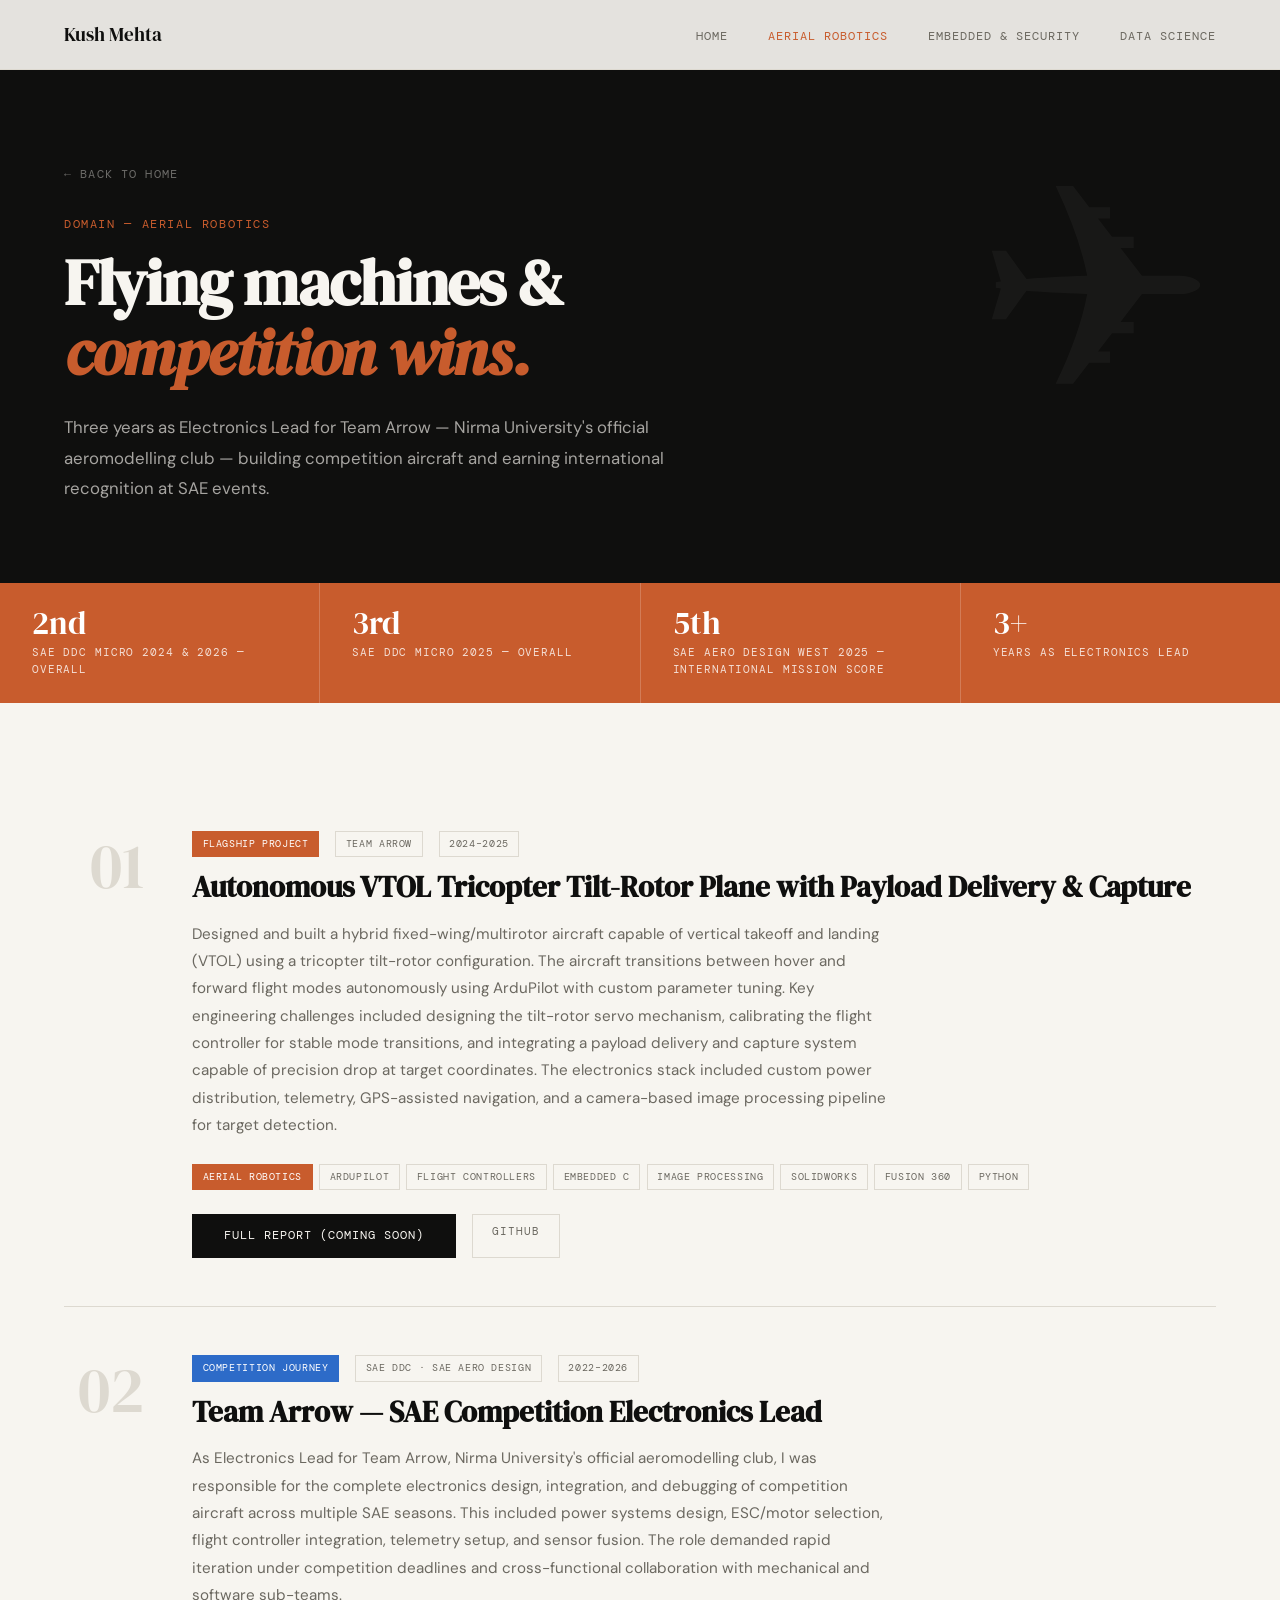
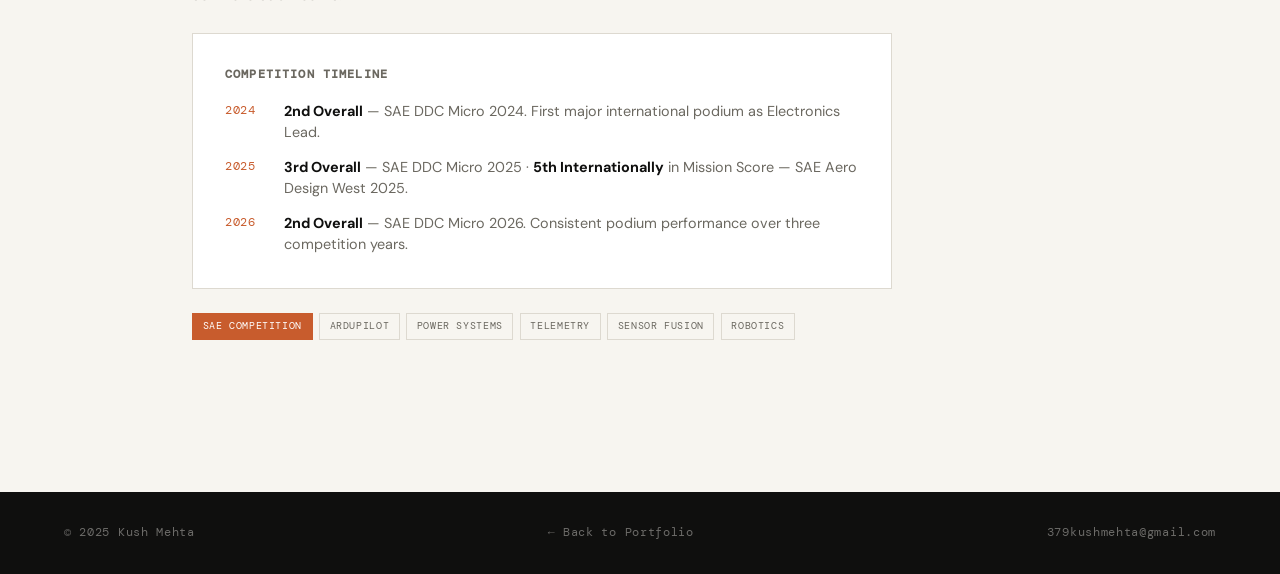
==== projects-aerial.html @ 86648b3c "Redesign portfolio with multi-page layout" ====
<!DOCTYPE html>
<html lang="en">
<head>
  <meta charset="UTF-8"/>
  <meta name="viewport" content="width=device-width, initial-scale=1.0"/>
  <title>Aerial Robotics — Kush Mehta</title>
  <link href="https://fonts.googleapis.com/css2?family=DM+Serif+Display:ital@0;1&family=DM+Mono:wght@300;400;500&family=DM+Sans:wght@300;400;500&display=swap" rel="stylesheet"/>
  <link rel="stylesheet" href="style.css"/>
  <style>
    .page-hero {
      padding: 10rem 4rem 5rem;
      background: var(--ink);
      color: var(--bg);
      position: relative;
      overflow: hidden;
    }
    .page-hero::before {
      content: '✈';
      position: absolute;
      right: 4rem; top: 50%;
      transform: translateY(-50%);
      font-size: 18rem;
      opacity: 0.04;
      line-height: 1;
    }
    .back-link {
      font-family: 'DM Mono', monospace;
      font-size: 0.72rem;
      letter-spacing: 0.1em;
      text-transform: uppercase;
      color: rgba(247,245,240,0.4);
      text-decoration: none;
      display: inline-flex;
      align-items: center;
      gap: 0.5rem;
      margin-bottom: 2rem;
      transition: color 0.2s;
    }
    .back-link:hover { color: var(--accent); }
    .page-label {
      font-family: 'DM Mono', monospace;
      font-size: 0.72rem;
      letter-spacing: 0.14em;
      text-transform: uppercase;
      color: var(--accent);
      margin-bottom: 0.8rem;
    }
    .page-title {
      font-family: 'DM Serif Display', serif;
      font-size: clamp(2.5rem, 5vw, 4rem);
      line-height: 1.1;
      letter-spacing: -0.02em;
      margin-bottom: 1.5rem;
    }
    .page-title em { font-style: italic; color: var(--accent); }
    .page-intro {
      font-size: 1.05rem;
      color: rgba(247,245,240,0.65);
      max-width: 600px;
      line-height: 1.8;
    }
    .achievements-strip {
      display: flex; gap: 0; background: var(--accent);
    }
    .ach-item {
      flex: 1; padding: 1.5rem 2rem;
      border-right: 1px solid rgba(255,255,255,0.2);
      color: white;
    }
    .ach-item:last-child { border-right: none; }
    .ach-num {
      font-family: 'DM Serif Display', serif;
      font-size: 2rem; line-height: 1; margin-bottom: 0.3rem;
    }
    .ach-label {
      font-family: 'DM Mono', monospace;
      font-size: 0.68rem; letter-spacing: 0.08em;
      text-transform: uppercase; opacity: 0.8;
    }
    .projects-list { padding: 5rem 4rem; }
    .project-entry {
      display: grid;
      grid-template-columns: auto 1fr;
      gap: 3rem;
      padding: 3rem 0;
      border-bottom: 1px solid var(--border);
    }
    .project-entry:last-child { border-bottom: none; }
    .project-num-big {
      font-family: 'DM Serif Display', serif;
      font-size: 4rem; color: var(--border);
      line-height: 1; padding-top: 0.2rem;
      width: 80px; text-align: right;
      flex-shrink: 0;
    }
    .project-content {}
    .project-meta {
      display: flex; align-items: center; gap: 1rem;
      margin-bottom: 0.8rem; flex-wrap: wrap;
    }
    .project-title-big {
      font-family: 'DM Serif Display', serif;
      font-size: 1.8rem; line-height: 1.2; margin-bottom: 1rem;
    }
    .project-abstract {
      font-size: 0.95rem; color: var(--muted);
      line-height: 1.8; margin-bottom: 1.5rem;
      max-width: 700px;
    }
    .project-tags { display: flex; flex-wrap: wrap; gap: 0.4rem; margin-bottom: 1.5rem; }
    .project-actions { display: flex; gap: 1rem; flex-wrap: wrap; }
    .team-arrow-section {
      background: var(--card);
      border: 1px solid var(--border);
      padding: 2rem;
      margin-top: 1.5rem;
      max-width: 700px;
    }
    .team-arrow-section h4 {
      font-family: 'DM Mono', monospace;
      font-size: 0.72rem; letter-spacing: 0.1em;
      text-transform: uppercase; color: var(--muted);
      margin-bottom: 1rem;
    }
    .timeline { display: flex; flex-direction: column; gap: 0.8rem; }
    .timeline-item { display: flex; gap: 1.2rem; align-items: flex-start; }
    .timeline-year {
      font-family: 'DM Mono', monospace;
      font-size: 0.72rem; color: var(--accent);
      letter-spacing: 0.06em; flex-shrink: 0;
      padding-top: 0.1rem; width: 40px;
    }
    .timeline-text { font-size: 0.9rem; color: var(--muted); line-height: 1.5; }
    .timeline-text strong { color: var(--ink); }

    @media (max-width: 900px) {
      .page-hero { padding: 8rem 1.5rem 3rem; }
      .projects-list { padding: 3rem 1.5rem; }
      .project-entry { grid-template-columns: 1fr; gap: 1rem; }
      .project-num-big { font-size: 2rem; width: auto; text-align: left; }
      .achievements-strip { flex-wrap: wrap; }
    }
  </style>
</head>
<body>

<nav>
  <a href="index.html" class="nav-logo">Kush Mehta</a>
  <ul class="nav-links">
    <li><a href="index.html">Home</a></li>
    <li><a href="projects-aerial.html" class="active">Aerial Robotics</a></li>
    <li><a href="projects-embedded.html">Embedded & Security</a></li>
    <li><a href="projects-data.html">Data Science</a></li>
  </ul>
</nav>

<div class="page-hero">
  <a href="index.html" class="back-link">← Back to Home</a>
  <p class="page-label">Domain — Aerial Robotics</p>
  <h1 class="page-title">Flying machines &<br/><em>competition wins.</em></h1>
  <p class="page-intro">Three years as Electronics Lead for Team Arrow — Nirma University's official aeromodelling club — building competition aircraft and earning international recognition at SAE events.</p>
</div>

<div class="achievements-strip">
  <div class="ach-item">
    <div class="ach-num">2nd</div>
    <div class="ach-label">SAE DDC Micro 2024 & 2026 — Overall</div>
  </div>
  <div class="ach-item">
    <div class="ach-num">3rd</div>
    <div class="ach-label">SAE DDC Micro 2025 — Overall</div>
  </div>
  <div class="ach-item">
    <div class="ach-num">5th</div>
    <div class="ach-label">SAE Aero Design West 2025 — International Mission Score</div>
  </div>
  <div class="ach-item">
    <div class="ach-num">3+</div>
    <div class="ach-label">Years as Electronics Lead</div>
  </div>
</div>

<div class="projects-list">

  <div class="project-entry reveal">
    <div class="project-num-big">01</div>
    <div class="project-content">
      <div class="project-meta">
        <span class="tag accent">Flagship Project</span>
        <span class="tag">Team Arrow</span>
        <span class="tag">2024–2025</span>
      </div>
      <h2 class="project-title-big">Autonomous VTOL Tricopter Tilt-Rotor Plane with Payload Delivery & Capture</h2>
      <p class="project-abstract">
        Designed and built a hybrid fixed-wing/multirotor aircraft capable of vertical takeoff and landing (VTOL) using a tricopter tilt-rotor configuration. The aircraft transitions between hover and forward flight modes autonomously using ArduPilot with custom parameter tuning. Key engineering challenges included designing the tilt-rotor servo mechanism, calibrating the flight controller for stable mode transitions, and integrating a payload delivery and capture system capable of precision drop at target coordinates. The electronics stack included custom power distribution, telemetry, GPS-assisted navigation, and a camera-based image processing pipeline for target detection.
      </p>
      <div class="project-tags">
        <span class="tag accent">Aerial Robotics</span>
        <span class="tag">ArduPilot</span>
        <span class="tag">Flight Controllers</span>
        <span class="tag">Embedded C</span>
        <span class="tag">Image Processing</span>
        <span class="tag">SolidWorks</span>
        <span class="tag">Fusion 360</span>
        <span class="tag">Python</span>
      </div>
      <div class="project-actions">
        <a href="#" class="btn btn-primary">Full Report (Coming Soon)</a>
        <a href="#" class="btn-small">GitHub</a>
      </div>
    </div>
  </div>

  <div class="project-entry reveal">
    <div class="project-num-big">02</div>
    <div class="project-content">
      <div class="project-meta">
        <span class="tag blue">Competition Journey</span>
        <span class="tag">SAE DDC · SAE Aero Design</span>
        <span class="tag">2022–2026</span>
      </div>
      <h2 class="project-title-big">Team Arrow — SAE Competition Electronics Lead</h2>
      <p class="project-abstract">
        As Electronics Lead for Team Arrow, Nirma University's official aeromodelling club, I was responsible for the complete electronics design, integration, and debugging of competition aircraft across multiple SAE seasons. This included power systems design, ESC/motor selection, flight controller integration, telemetry setup, and sensor fusion. The role demanded rapid iteration under competition deadlines and cross-functional collaboration with mechanical and software sub-teams.
      </p>
      <div class="team-arrow-section">
        <h4>Competition Timeline</h4>
        <div class="timeline">
          <div class="timeline-item">
            <div class="timeline-year">2024</div>
            <div class="timeline-text"><strong>2nd Overall</strong> — SAE DDC Micro 2024. First major international podium as Electronics Lead.</div>
          </div>
          <div class="timeline-item">
            <div class="timeline-year">2025</div>
            <div class="timeline-text"><strong>3rd Overall</strong> — SAE DDC Micro 2025 · <strong>5th Internationally</strong> in Mission Score — SAE Aero Design West 2025.</div>
          </div>
          <div class="timeline-item">
            <div class="timeline-year">2026</div>
            <div class="timeline-text"><strong>2nd Overall</strong> — SAE DDC Micro 2026. Consistent podium performance over three competition years.</div>
          </div>
        </div>
      </div>
      <div style="margin-top:1.5rem;">
        <div class="project-tags">
          <span class="tag accent">SAE Competition</span>
          <span class="tag">ArduPilot</span>
          <span class="tag">Power Systems</span>
          <span class="tag">Telemetry</span>
          <span class="tag">Sensor Fusion</span>
          <span class="tag">Robotics</span>
        </div>
      </div>
    </div>
  </div>

</div>

<footer>
  <span>© 2025 Kush Mehta</span>
  <a href="index.html">← Back to Portfolio</a>
  <a href="mailto:379kushmehta@gmail.com">379kushmehta@gmail.com</a>
</footer>

<script>
  const reveals = document.querySelectorAll('.reveal');
  const observer = new IntersectionObserver((entries) => {
    entries.forEach((entry, i) => {
      if (entry.isIntersecting) {
        setTimeout(() => entry.target.classList.add('visible'), i * 100);
        observer.unobserve(entry.target);
      }
    });
  }, { threshold: 0.1 });
  reveals.forEach(el => observer.observe(el));
</script>
</body>
</html>
---- style.css ----
/* ===== SHARED STYLES ===== */
*, *::before, *::after { box-sizing: border-box; margin: 0; padding: 0; }

:root {
  --bg: #F7F5F0;
  --ink: #0F0F0E;
  --muted: #6B6860;
  --accent: #C85C2D;
  --accent2: #2D6BC8;
  --border: #DDD9D0;
  --card: #FFFFFF;
}

html { scroll-behavior: smooth; }

body {
  background: var(--bg);
  color: var(--ink);
  font-family: 'DM Sans', sans-serif;
  font-size: 16px;
  line-height: 1.6;
  overflow-x: hidden;
}

/* NAV */
nav {
  position: fixed; top: 0; left: 0; right: 0;
  z-index: 100;
  display: flex; align-items: center; justify-content: space-between;
  padding: 1.2rem 4rem;
  background: rgba(247,245,240,0.92);
  backdrop-filter: blur(12px);
  border-bottom: 1px solid var(--border);
}
.nav-logo {
  font-family: 'DM Serif Display', serif;
  font-size: 1.2rem;
  color: var(--ink);
  text-decoration: none;
}
.nav-links { display: flex; gap: 2.5rem; list-style: none; }
.nav-links a {
  font-family: 'DM Mono', monospace;
  font-size: 0.78rem;
  letter-spacing: 0.08em;
  text-transform: uppercase;
  color: var(--muted);
  text-decoration: none;
  transition: color 0.2s;
}
.nav-links a:hover, .nav-links a.active { color: var(--accent); }

/* BUTTONS */
.btn {
  padding: 0.75rem 2rem;
  font-family: 'DM Mono', monospace;
  font-size: 0.78rem;
  letter-spacing: 0.08em;
  text-transform: uppercase;
  border: none; cursor: pointer;
  text-decoration: none;
  transition: all 0.2s;
  display: inline-block;
}
.btn-primary { background: var(--ink); color: var(--bg); }
.btn-primary:hover { background: var(--accent); }
.btn-outline { background: transparent; color: var(--ink); border: 1.5px solid var(--ink); }
.btn-outline:hover { border-color: var(--accent); color: var(--accent); }
.btn-small {
  padding: 0.5rem 1.2rem;
  font-family: 'DM Mono', monospace;
  font-size: 0.7rem;
  letter-spacing: 0.08em;
  text-transform: uppercase;
  text-decoration: none;
  border: 1.5px solid var(--border);
  color: var(--muted);
  transition: all 0.2s;
  display: inline-block;
}
.btn-small:hover { border-color: var(--accent); color: var(--accent); }

/* SECTION LABELS */
.section-label {
  font-family: 'DM Mono', monospace;
  font-size: 0.72rem;
  letter-spacing: 0.14em;
  text-transform: uppercase;
  color: var(--accent);
  margin-bottom: 0.6rem;
}
.section-title {
  font-family: 'DM Serif Display', serif;
  font-size: clamp(2rem, 4vw, 3rem);
  line-height: 1.1;
  letter-spacing: -0.02em;
  margin-bottom: 3rem;
}
.divider {
  height: 1px;
  background: var(--border);
  margin: 0 4rem;
}

/* TAG */
.tag {
  font-family: 'DM Mono', monospace;
  font-size: 0.65rem;
  letter-spacing: 0.06em;
  padding: 0.25rem 0.6rem;
  background: var(--bg);
  border: 1px solid var(--border);
  color: var(--muted);
  text-transform: uppercase;
}
.tag.accent { background: var(--accent); color: white; border-color: var(--accent); }
.tag.blue { background: var(--accent2); color: white; border-color: var(--accent2); }

/* FOOTER */
footer {
  background: var(--ink);
  color: rgba(247,245,240,0.4);
  padding: 2rem 4rem;
  display: flex;
  justify-content: space-between;
  align-items: center;
  font-family: 'DM Mono', monospace;
  font-size: 0.72rem;
  letter-spacing: 0.06em;
}
footer a { color: rgba(247,245,240,0.4); text-decoration: none; }
footer a:hover { color: var(--accent); }

/* ANIMATIONS */
@keyframes fadeUp {
  from { opacity: 0; transform: translateY(24px); }
  to   { opacity: 1; transform: translateY(0); }
}
@keyframes fadeIn {
  from { opacity: 0; }
  to   { opacity: 1; }
}
.reveal {
  opacity: 0; transform: translateY(20px);
  transition: opacity 0.7s ease, transform 0.7s ease;
}
.reveal.visible { opacity: 1; transform: none; }

/* RESPONSIVE */
@media (max-width: 900px) {
  nav { padding: 1rem 1.5rem; }
  .nav-links { gap: 1.2rem; }
  .divider { margin: 0 1.5rem; }
  footer { padding: 1.5rem; flex-direction: column; gap: 0.5rem; text-align: center; }
}
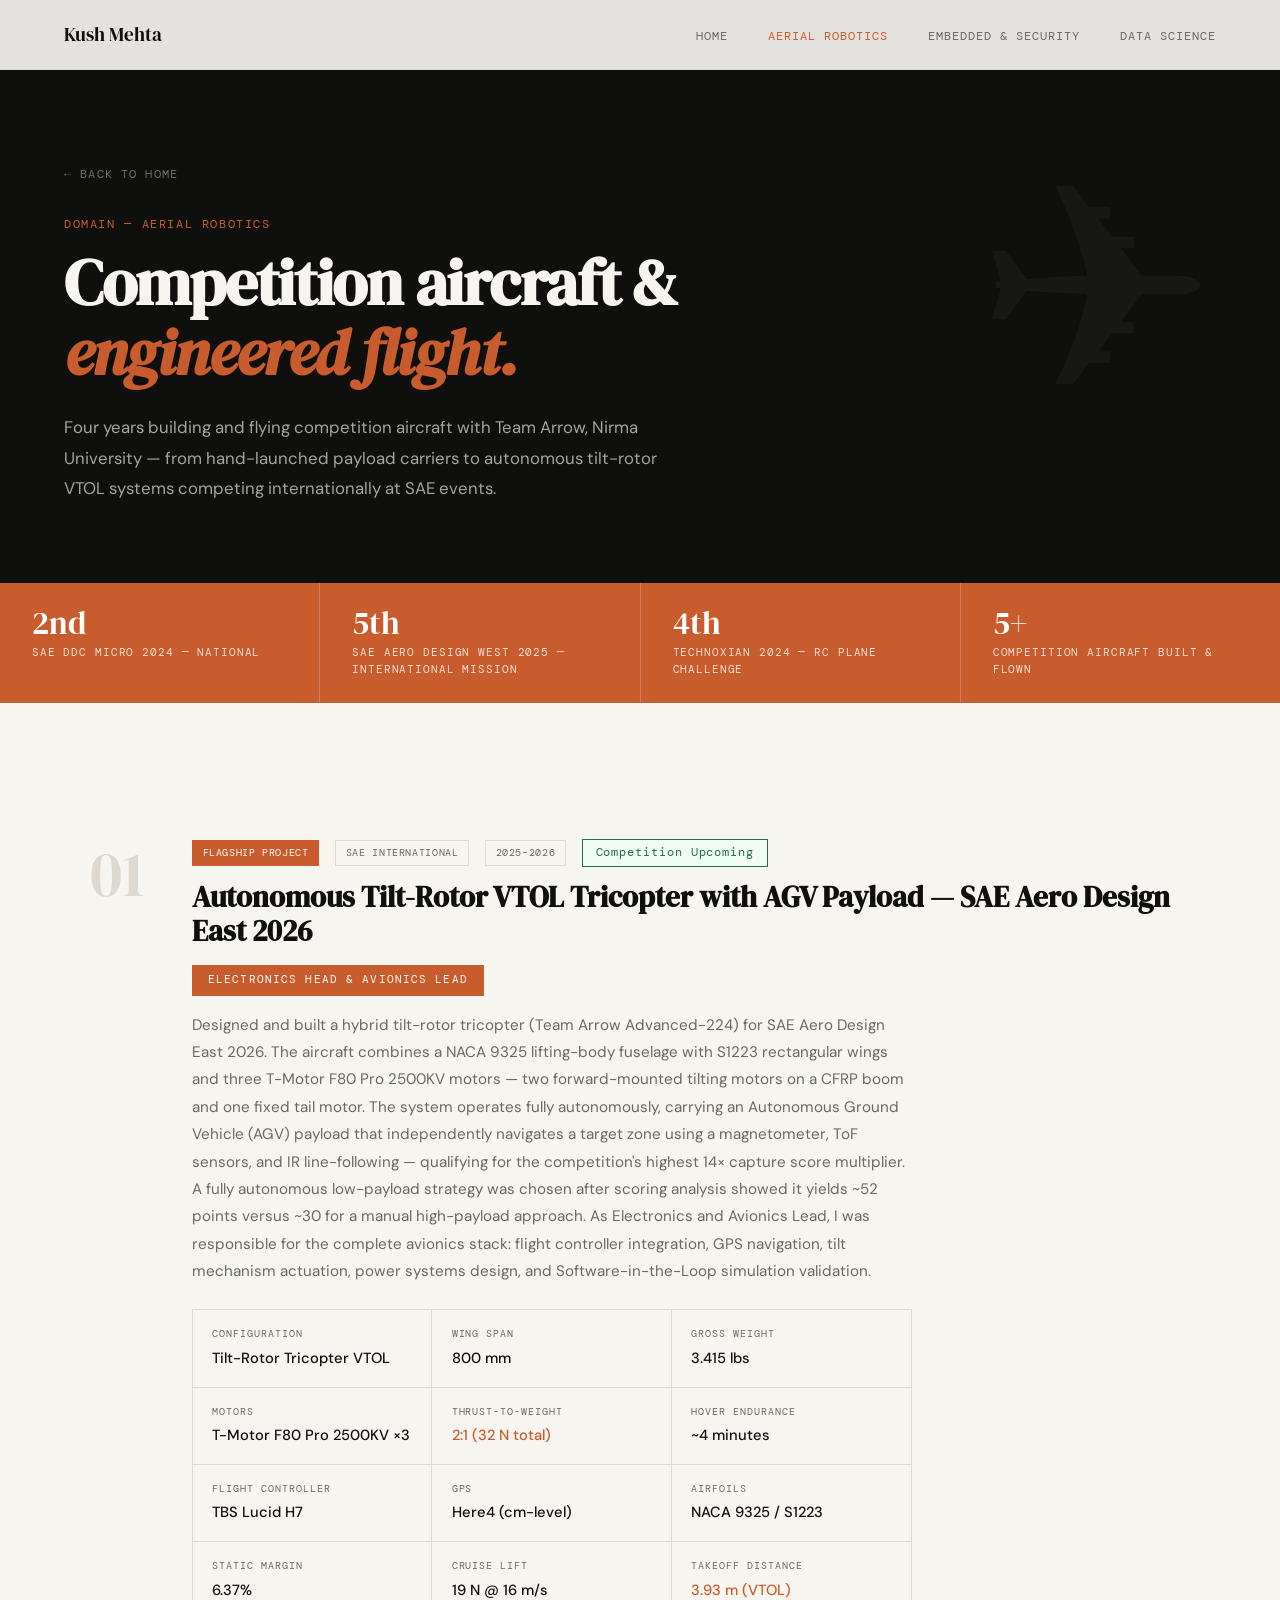
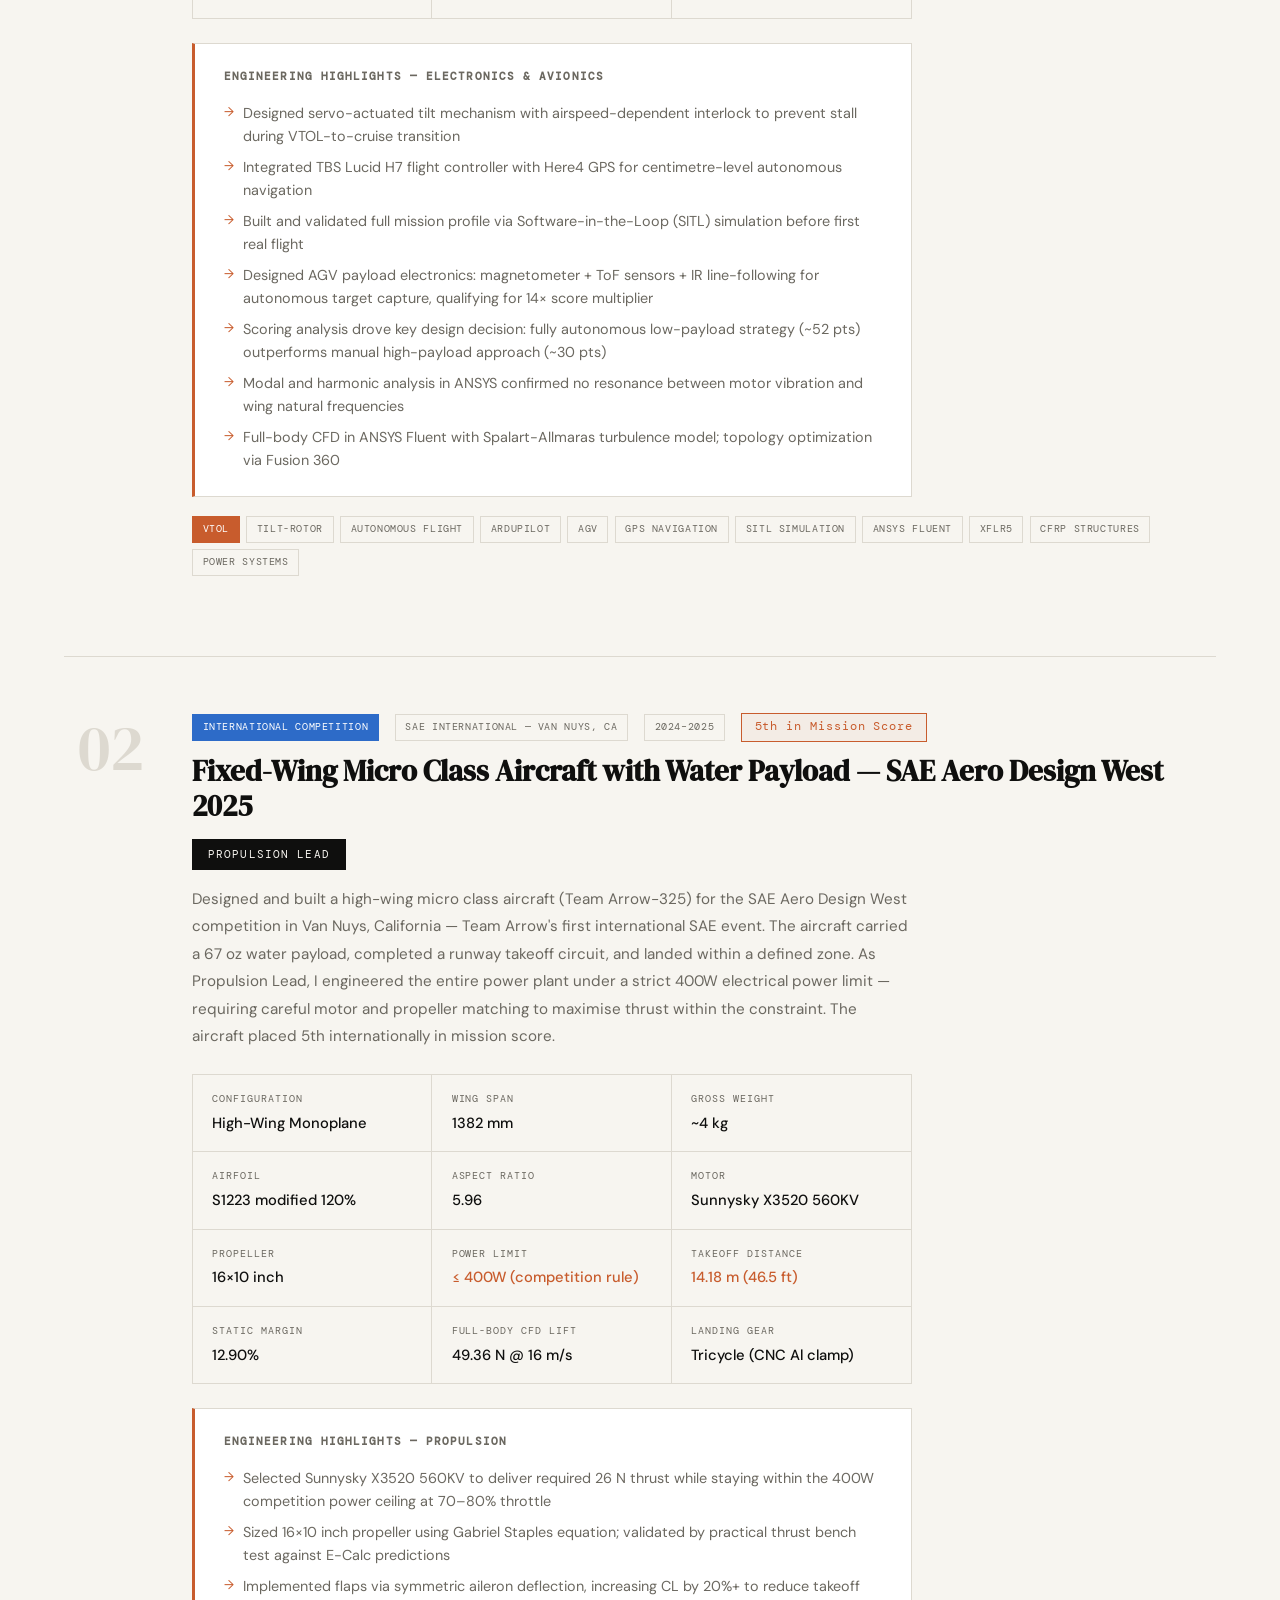
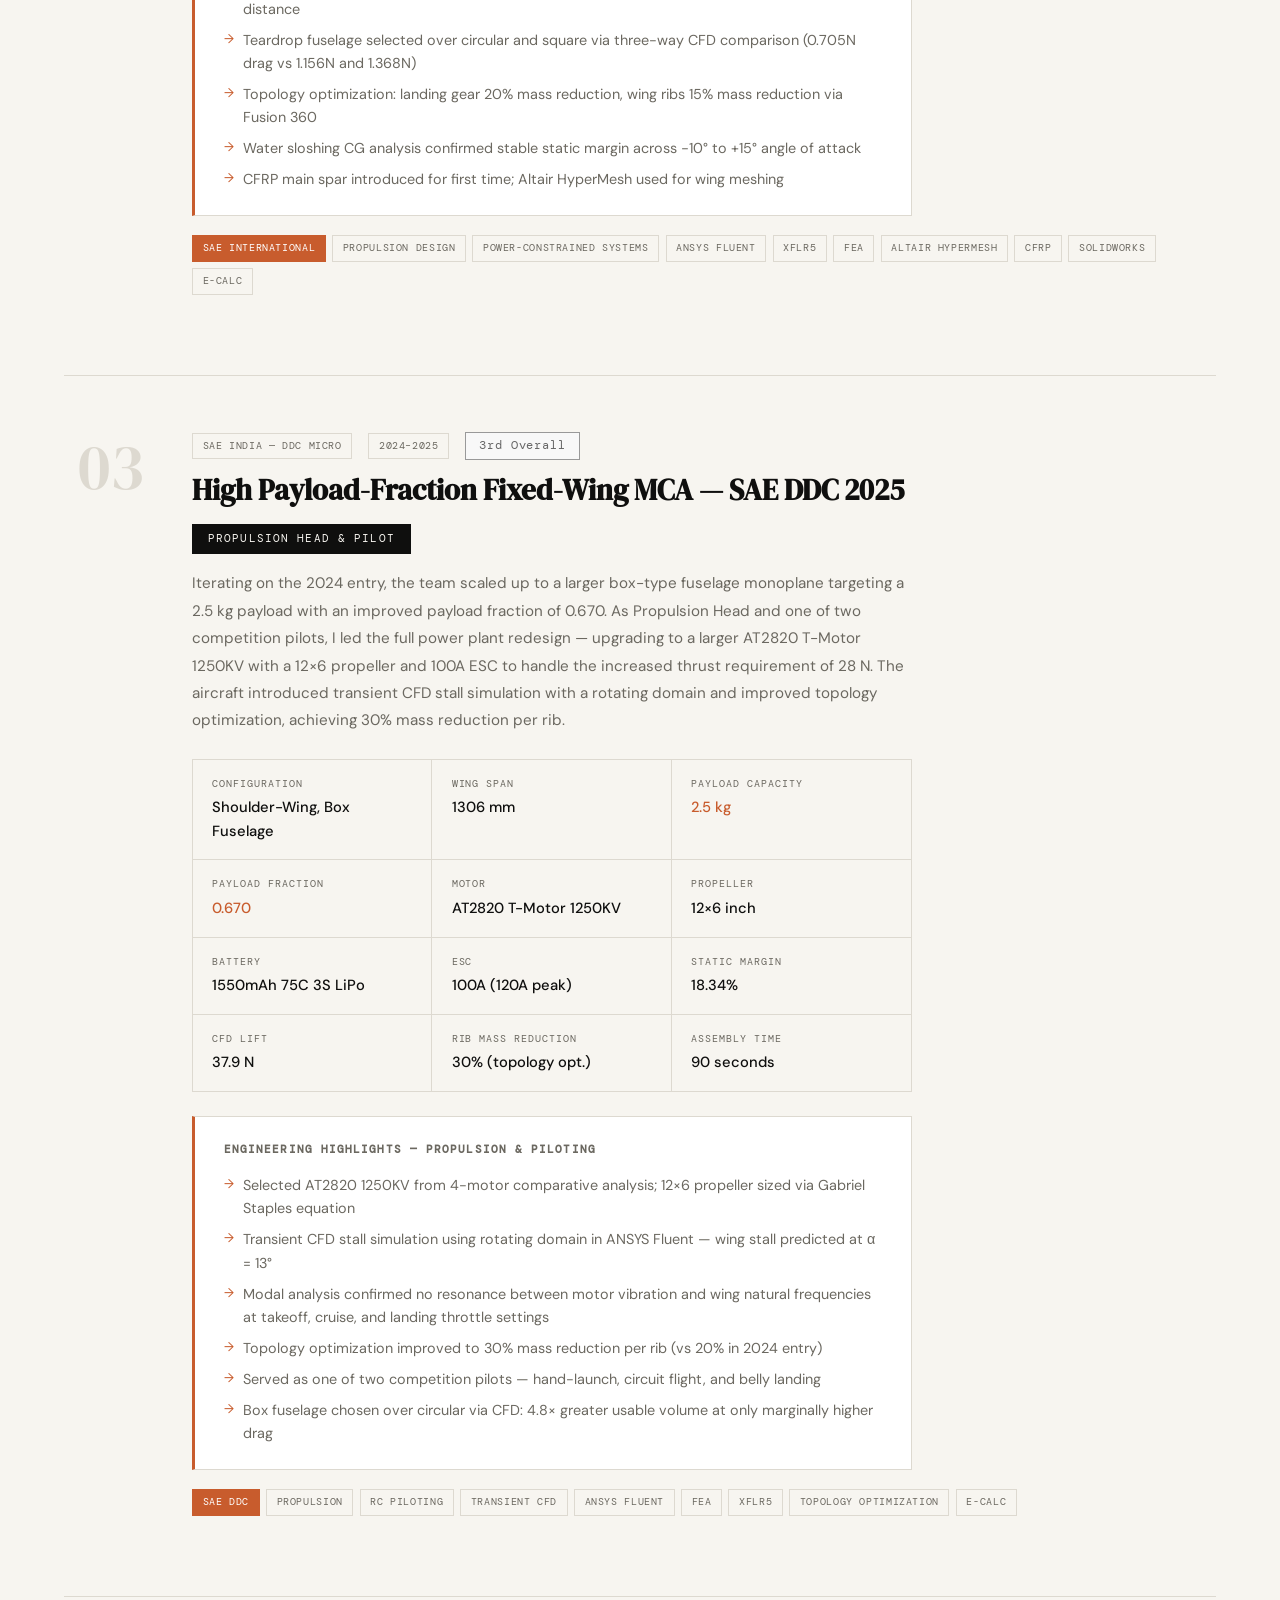
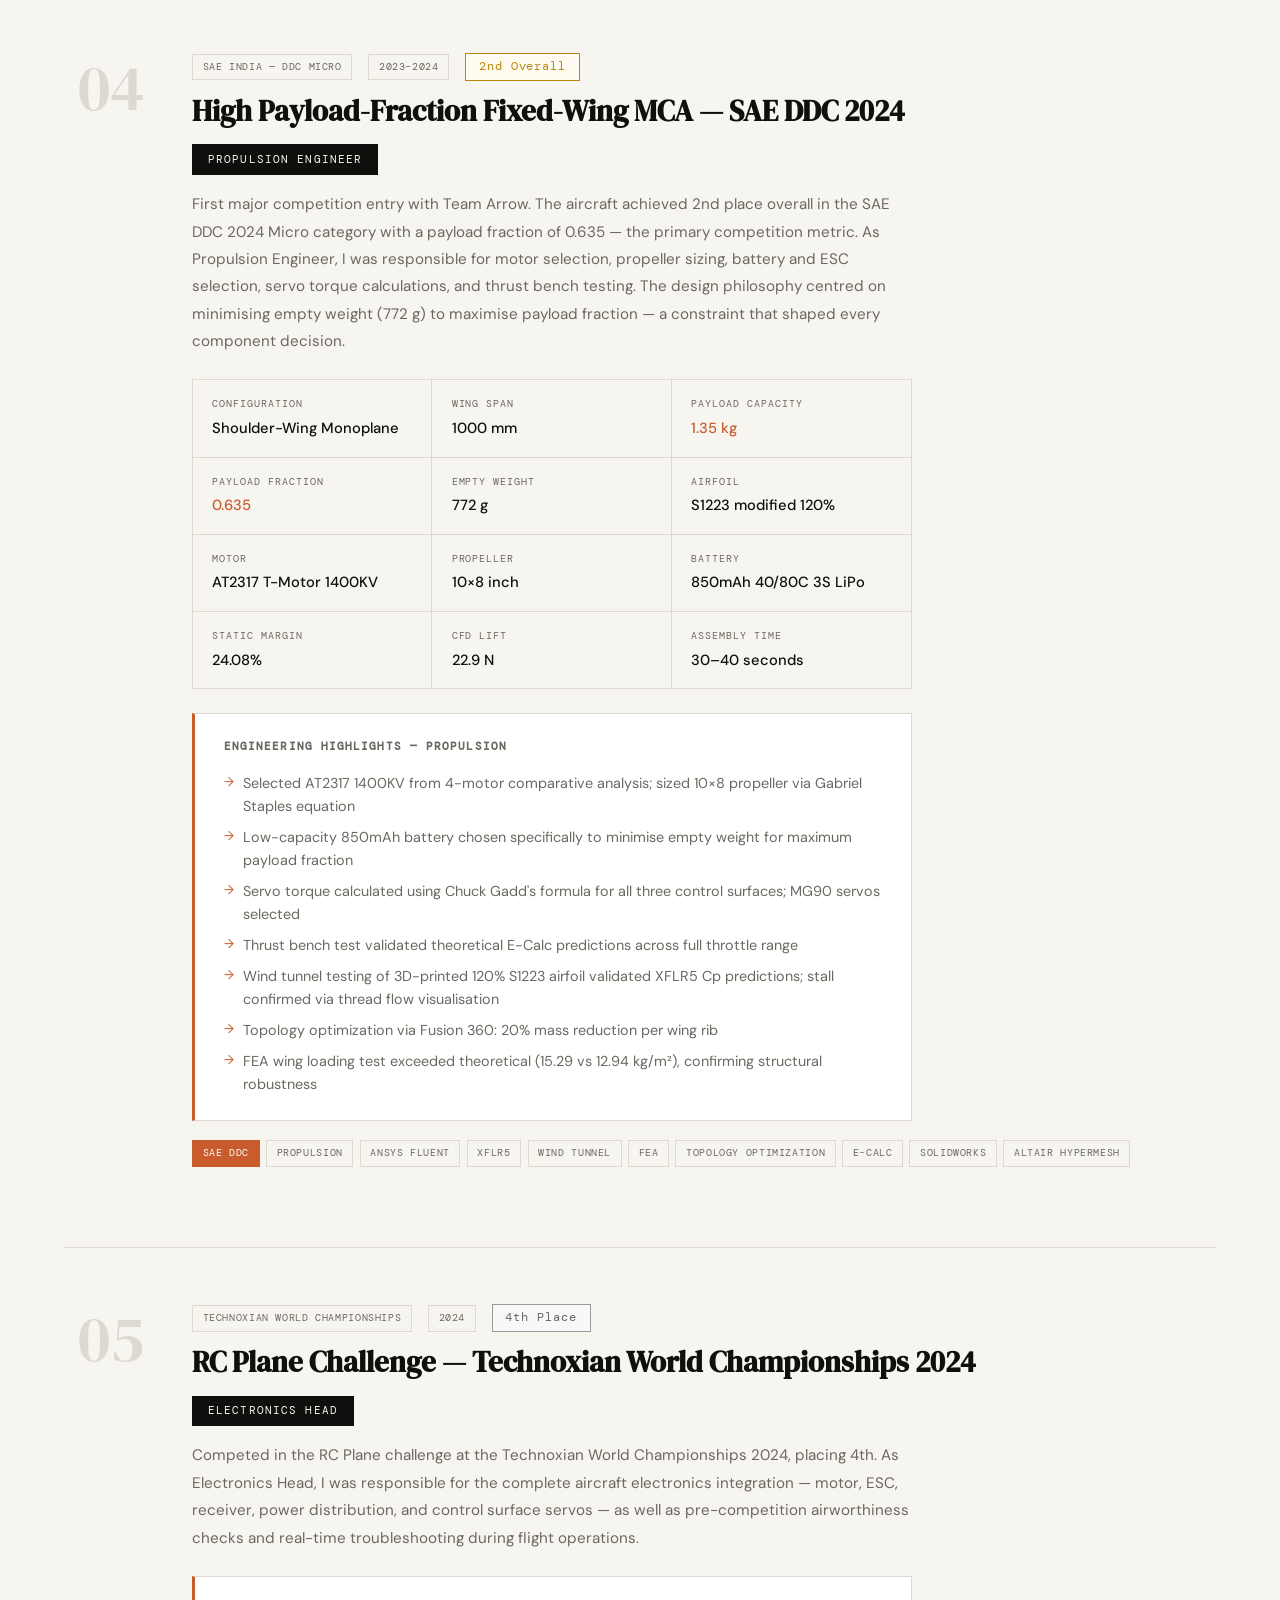
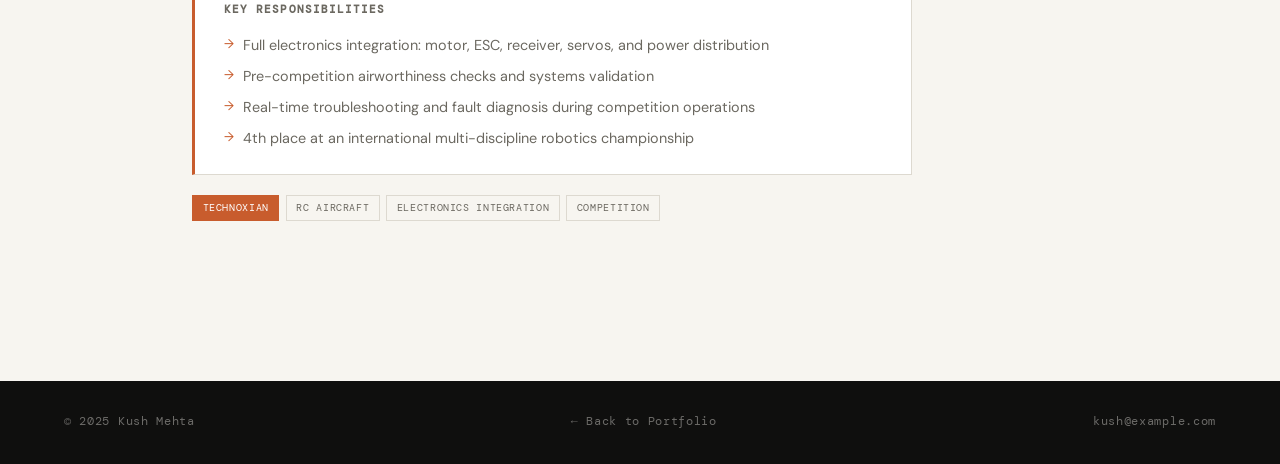
==== commit f499fe78: "Redesign portfolio with multi-page layout" ====
--- a/projects-aerial.html
+++ b/projects-aerial.html
@@ -7,149 +7,63 @@
   <link href="https://fonts.googleapis.com/css2?family=DM+Serif+Display:ital@0;1&family=DM+Mono:wght@300;400;500&family=DM+Sans:wght@300;400;500&display=swap" rel="stylesheet"/>
   <link rel="stylesheet" href="style.css"/>
   <style>
-    .page-hero {
-      padding: 10rem 4rem 5rem;
-      background: var(--ink);
-      color: var(--bg);
-      position: relative;
-      overflow: hidden;
-    }
-    .page-hero::before {
-      content: '✈';
-      position: absolute;
-      right: 4rem; top: 50%;
-      transform: translateY(-50%);
-      font-size: 18rem;
-      opacity: 0.04;
-      line-height: 1;
-    }
-    .back-link {
-      font-family: 'DM Mono', monospace;
-      font-size: 0.72rem;
-      letter-spacing: 0.1em;
-      text-transform: uppercase;
-      color: rgba(247,245,240,0.4);
-      text-decoration: none;
-      display: inline-flex;
-      align-items: center;
-      gap: 0.5rem;
-      margin-bottom: 2rem;
-      transition: color 0.2s;
-    }
+    .page-hero { padding: 10rem 4rem 5rem; background: var(--ink); color: var(--bg); position: relative; overflow: hidden; }
+    .page-hero::before { content: '✈'; position: absolute; right: 4rem; top: 50%; transform: translateY(-50%); font-size: 18rem; opacity: 0.04; line-height: 1; }
+    .back-link { font-family: 'DM Mono', monospace; font-size: 0.72rem; letter-spacing: 0.1em; text-transform: uppercase; color: rgba(247,245,240,0.4); text-decoration: none; display: inline-flex; align-items: center; gap: 0.5rem; margin-bottom: 2rem; transition: color 0.2s; }
     .back-link:hover { color: var(--accent); }
-    .page-label {
-      font-family: 'DM Mono', monospace;
-      font-size: 0.72rem;
-      letter-spacing: 0.14em;
-      text-transform: uppercase;
-      color: var(--accent);
-      margin-bottom: 0.8rem;
-    }
-    .page-title {
-      font-family: 'DM Serif Display', serif;
-      font-size: clamp(2.5rem, 5vw, 4rem);
-      line-height: 1.1;
-      letter-spacing: -0.02em;
-      margin-bottom: 1.5rem;
-    }
+    .page-label { font-family: 'DM Mono', monospace; font-size: 0.72rem; letter-spacing: 0.14em; text-transform: uppercase; color: var(--accent); margin-bottom: 0.8rem; }
+    .page-title { font-family: 'DM Serif Display', serif; font-size: clamp(2.5rem, 5vw, 4rem); line-height: 1.1; letter-spacing: -0.02em; margin-bottom: 1.5rem; }
     .page-title em { font-style: italic; color: var(--accent); }
-    .page-intro {
-      font-size: 1.05rem;
-      color: rgba(247,245,240,0.65);
-      max-width: 600px;
-      line-height: 1.8;
-    }
-    .achievements-strip {
-      display: flex; gap: 0; background: var(--accent);
-    }
-    .ach-item {
-      flex: 1; padding: 1.5rem 2rem;
-      border-right: 1px solid rgba(255,255,255,0.2);
-      color: white;
-    }
+    .page-intro { font-size: 1.05rem; color: rgba(247,245,240,0.65); max-width: 600px; line-height: 1.8; }
+    .achievements-strip { display: flex; gap: 0; background: var(--accent); }
+    .ach-item { flex: 1; padding: 1.5rem 2rem; border-right: 1px solid rgba(255,255,255,0.2); color: white; }
     .ach-item:last-child { border-right: none; }
-    .ach-num {
-      font-family: 'DM Serif Display', serif;
-      font-size: 2rem; line-height: 1; margin-bottom: 0.3rem;
-    }
-    .ach-label {
-      font-family: 'DM Mono', monospace;
-      font-size: 0.68rem; letter-spacing: 0.08em;
-      text-transform: uppercase; opacity: 0.8;
-    }
+    .ach-num { font-family: 'DM Serif Display', serif; font-size: 2rem; line-height: 1; margin-bottom: 0.3rem; }
+    .ach-label { font-family: 'DM Mono', monospace; font-size: 0.68rem; letter-spacing: 0.08em; text-transform: uppercase; opacity: 0.8; }
     .projects-list { padding: 5rem 4rem; }
-    .project-entry {
-      display: grid;
-      grid-template-columns: auto 1fr;
-      gap: 3rem;
-      padding: 3rem 0;
-      border-bottom: 1px solid var(--border);
-    }
+    .project-entry { display: grid; grid-template-columns: auto 1fr; gap: 3rem; padding: 3.5rem 0; border-bottom: 1px solid var(--border); }
     .project-entry:last-child { border-bottom: none; }
-    .project-num-big {
-      font-family: 'DM Serif Display', serif;
-      font-size: 4rem; color: var(--border);
-      line-height: 1; padding-top: 0.2rem;
-      width: 80px; text-align: right;
-      flex-shrink: 0;
-    }
-    .project-content {}
-    .project-meta {
-      display: flex; align-items: center; gap: 1rem;
-      margin-bottom: 0.8rem; flex-wrap: wrap;
-    }
-    .project-title-big {
-      font-family: 'DM Serif Display', serif;
-      font-size: 1.8rem; line-height: 1.2; margin-bottom: 1rem;
-    }
-    .project-abstract {
-      font-size: 0.95rem; color: var(--muted);
-      line-height: 1.8; margin-bottom: 1.5rem;
-      max-width: 700px;
-    }
+    .project-num-big { font-family: 'DM Serif Display', serif; font-size: 4rem; color: var(--border); line-height: 1; padding-top: 0.2rem; width: 80px; text-align: right; flex-shrink: 0; }
+    .project-meta { display: flex; align-items: center; gap: 1rem; margin-bottom: 0.8rem; flex-wrap: wrap; }
+    .project-title-big { font-family: 'DM Serif Display', serif; font-size: 1.8rem; line-height: 1.2; margin-bottom: 1rem; }
+    .project-abstract { font-size: 0.95rem; color: var(--muted); line-height: 1.8; margin-bottom: 1.5rem; max-width: 720px; }
     .project-tags { display: flex; flex-wrap: wrap; gap: 0.4rem; margin-bottom: 1.5rem; }
-    .project-actions { display: flex; gap: 1rem; flex-wrap: wrap; }
-    .team-arrow-section {
-      background: var(--card);
-      border: 1px solid var(--border);
-      padding: 2rem;
-      margin-top: 1.5rem;
-      max-width: 700px;
-    }
-    .team-arrow-section h4 {
-      font-family: 'DM Mono', monospace;
-      font-size: 0.72rem; letter-spacing: 0.1em;
-      text-transform: uppercase; color: var(--muted);
-      margin-bottom: 1rem;
-    }
-    .timeline { display: flex; flex-direction: column; gap: 0.8rem; }
-    .timeline-item { display: flex; gap: 1.2rem; align-items: flex-start; }
-    .timeline-year {
-      font-family: 'DM Mono', monospace;
-      font-size: 0.72rem; color: var(--accent);
-      letter-spacing: 0.06em; flex-shrink: 0;
-      padding-top: 0.1rem; width: 40px;
-    }
-    .timeline-text { font-size: 0.9rem; color: var(--muted); line-height: 1.5; }
-    .timeline-text strong { color: var(--ink); }
-
+    .spec-grid { display: grid; grid-template-columns: repeat(3, 1fr); gap: 0; border: 1px solid var(--border); margin: 1.5rem 0; max-width: 720px; }
+    .spec-cell { padding: 1rem 1.2rem; border-right: 1px solid var(--border); border-bottom: 1px solid var(--border); }
+    .spec-cell:nth-child(3n) { border-right: none; }
+    .spec-cell:nth-last-child(-n+3) { border-bottom: none; }
+    .spec-label { font-family: 'DM Mono', monospace; font-size: 0.62rem; letter-spacing: 0.1em; text-transform: uppercase; color: var(--muted); margin-bottom: 0.3rem; }
+    .spec-value { font-size: 0.92rem; font-weight: 500; color: var(--ink); }
+    .spec-value.accent { color: var(--accent); }
+    .role-callout { display: inline-flex; align-items: center; gap: 0.6rem; background: var(--ink); color: var(--bg); padding: 0.4rem 1rem; font-family: 'DM Mono', monospace; font-size: 0.7rem; letter-spacing: 0.1em; text-transform: uppercase; margin-bottom: 1rem; }
+    .role-callout.accent-bg { background: var(--accent); color: white; }
+    .highlights-box { background: var(--card); border: 1px solid var(--border); border-left: 3px solid var(--accent); padding: 1.5rem 1.8rem; margin: 1.2rem 0; max-width: 720px; }
+    .highlights-box h4 { font-family: 'DM Mono', monospace; font-size: 0.68rem; letter-spacing: 0.1em; text-transform: uppercase; color: var(--muted); margin-bottom: 1rem; }
+    .highlights-box ul { list-style: none; padding: 0; margin: 0; display: flex; flex-direction: column; gap: 0.5rem; }
+    .highlights-box ul li { font-size: 0.9rem; color: var(--muted); line-height: 1.6; padding-left: 1.2rem; position: relative; }
+    .highlights-box ul li::before { content: '→'; position: absolute; left: 0; color: var(--accent); font-size: 0.8rem; }
+    .result-badge { display: inline-block; padding: 0.25rem 0.8rem; font-family: 'DM Mono', monospace; font-size: 0.72rem; letter-spacing: 0.08em; border: 1px solid currentColor; }
+    .result-badge.gold { color: #b8860b; border-color: #b8860b; background: #fffbf0; }
+    .result-badge.silver { color: #666; border-color: #999; background: #f8f8f8; }
+    .result-badge.intl { color: var(--accent); border-color: var(--accent); background: rgba(180,60,30,0.05); }
+    .result-badge.upcoming { color: #2d6a4f; border-color: #2d6a4f; background: #f0fdf4; }
     @media (max-width: 900px) {
       .page-hero { padding: 8rem 1.5rem 3rem; }
       .projects-list { padding: 3rem 1.5rem; }
       .project-entry { grid-template-columns: 1fr; gap: 1rem; }
       .project-num-big { font-size: 2rem; width: auto; text-align: left; }
       .achievements-strip { flex-wrap: wrap; }
+      .spec-grid { grid-template-columns: repeat(2, 1fr); }
     }
   </style>
 </head>
 <body>
-
 <nav>
   <a href="index.html" class="nav-logo">Kush Mehta</a>
   <ul class="nav-links">
     <li><a href="index.html">Home</a></li>
     <li><a href="projects-aerial.html" class="active">Aerial Robotics</a></li>
-    <li><a href="projects-embedded.html">Embedded & Security</a></li>
+    <li><a href="projects-embedded.html">Embedded &amp; Security</a></li>
     <li><a href="projects-data.html">Data Science</a></li>
   </ul>
 </nav>
@@ -157,98 +71,219 @@
 <div class="page-hero">
   <a href="index.html" class="back-link">← Back to Home</a>
   <p class="page-label">Domain — Aerial Robotics</p>
-  <h1 class="page-title">Flying machines &<br/><em>competition wins.</em></h1>
-  <p class="page-intro">Three years as Electronics Lead for Team Arrow — Nirma University's official aeromodelling club — building competition aircraft and earning international recognition at SAE events.</p>
+  <h1 class="page-title">Competition aircraft &amp;<br/><em>engineered flight.</em></h1>
+  <p class="page-intro">Four years building and flying competition aircraft with Team Arrow, Nirma University — from hand-launched payload carriers to autonomous tilt-rotor VTOL systems competing internationally at SAE events.</p>
 </div>
 
 <div class="achievements-strip">
-  <div class="ach-item">
-    <div class="ach-num">2nd</div>
-    <div class="ach-label">SAE DDC Micro 2024 & 2026 — Overall</div>
-  </div>
-  <div class="ach-item">
-    <div class="ach-num">3rd</div>
-    <div class="ach-label">SAE DDC Micro 2025 — Overall</div>
-  </div>
-  <div class="ach-item">
-    <div class="ach-num">5th</div>
-    <div class="ach-label">SAE Aero Design West 2025 — International Mission Score</div>
-  </div>
-  <div class="ach-item">
-    <div class="ach-num">3+</div>
-    <div class="ach-label">Years as Electronics Lead</div>
-  </div>
+  <div class="ach-item"><div class="ach-num">2nd</div><div class="ach-label">SAE DDC Micro 2024 — National</div></div>
+  <div class="ach-item"><div class="ach-num">5th</div><div class="ach-label">SAE Aero Design West 2025 — International Mission</div></div>
+  <div class="ach-item"><div class="ach-num">4th</div><div class="ach-label">Technoxian 2024 — RC Plane Challenge</div></div>
+  <div class="ach-item"><div class="ach-num">5+</div><div class="ach-label">Competition Aircraft Built &amp; Flown</div></div>
 </div>
 
 <div class="projects-list">
 
+  <!-- 01 SAE Aero Design East 2026 -->
   <div class="project-entry reveal">
     <div class="project-num-big">01</div>
     <div class="project-content">
       <div class="project-meta">
         <span class="tag accent">Flagship Project</span>
-        <span class="tag">Team Arrow</span>
+        <span class="tag">SAE International</span>
+        <span class="tag">2025–2026</span>
+        <span class="result-badge upcoming">Competition Upcoming</span>
+      </div>
+      <h2 class="project-title-big">Autonomous Tilt-Rotor VTOL Tricopter with AGV Payload — SAE Aero Design East 2026</h2>
+      <div class="role-callout accent-bg">Electronics Head &amp; Avionics Lead</div>
+      <p class="project-abstract">Designed and built a hybrid tilt-rotor tricopter (Team Arrow Advanced-224) for SAE Aero Design East 2026. The aircraft combines a NACA 9325 lifting-body fuselage with S1223 rectangular wings and three T-Motor F80 Pro 2500KV motors — two forward-mounted tilting motors on a CFRP boom and one fixed tail motor. The system operates fully autonomously, carrying an Autonomous Ground Vehicle (AGV) payload that independently navigates a target zone using a magnetometer, ToF sensors, and IR line-following — qualifying for the competition's highest 14× capture score multiplier. A fully autonomous low-payload strategy was chosen after scoring analysis showed it yields ~52 points versus ~30 for a manual high-payload approach. As Electronics and Avionics Lead, I was responsible for the complete avionics stack: flight controller integration, GPS navigation, tilt mechanism actuation, power systems design, and Software-in-the-Loop simulation validation.</p>
+      <div class="spec-grid">
+        <div class="spec-cell"><div class="spec-label">Configuration</div><div class="spec-value">Tilt-Rotor Tricopter VTOL</div></div>
+        <div class="spec-cell"><div class="spec-label">Wing Span</div><div class="spec-value">800 mm</div></div>
+        <div class="spec-cell"><div class="spec-label">Gross Weight</div><div class="spec-value">3.415 lbs</div></div>
+        <div class="spec-cell"><div class="spec-label">Motors</div><div class="spec-value">T-Motor F80 Pro 2500KV ×3</div></div>
+        <div class="spec-cell"><div class="spec-label">Thrust-to-Weight</div><div class="spec-value accent">2:1 (32 N total)</div></div>
+        <div class="spec-cell"><div class="spec-label">Hover Endurance</div><div class="spec-value">~4 minutes</div></div>
+        <div class="spec-cell"><div class="spec-label">Flight Controller</div><div class="spec-value">TBS Lucid H7</div></div>
+        <div class="spec-cell"><div class="spec-label">GPS</div><div class="spec-value">Here4 (cm-level)</div></div>
+        <div class="spec-cell"><div class="spec-label">Airfoils</div><div class="spec-value">NACA 9325 / S1223</div></div>
+        <div class="spec-cell"><div class="spec-label">Static Margin</div><div class="spec-value">6.37%</div></div>
+        <div class="spec-cell"><div class="spec-label">Cruise Lift</div><div class="spec-value">19 N @ 16 m/s</div></div>
+        <div class="spec-cell"><div class="spec-label">Takeoff Distance</div><div class="spec-value accent">3.93 m (VTOL)</div></div>
+      </div>
+      <div class="highlights-box">
+        <h4>Engineering Highlights — Electronics &amp; Avionics</h4>
+        <ul>
+          <li>Designed servo-actuated tilt mechanism with airspeed-dependent interlock to prevent stall during VTOL-to-cruise transition</li>
+          <li>Integrated TBS Lucid H7 flight controller with Here4 GPS for centimetre-level autonomous navigation</li>
+          <li>Built and validated full mission profile via Software-in-the-Loop (SITL) simulation before first real flight</li>
+          <li>Designed AGV payload electronics: magnetometer + ToF sensors + IR line-following for autonomous target capture, qualifying for 14× score multiplier</li>
+          <li>Scoring analysis drove key design decision: fully autonomous low-payload strategy (~52 pts) outperforms manual high-payload approach (~30 pts)</li>
+          <li>Modal and harmonic analysis in ANSYS confirmed no resonance between motor vibration and wing natural frequencies</li>
+          <li>Full-body CFD in ANSYS Fluent with Spalart-Allmaras turbulence model; topology optimization via Fusion 360</li>
+        </ul>
+      </div>
+      <div class="project-tags">
+        <span class="tag accent">VTOL</span><span class="tag">Tilt-Rotor</span><span class="tag">Autonomous Flight</span><span class="tag">ArduPilot</span><span class="tag">AGV</span><span class="tag">GPS Navigation</span><span class="tag">SITL Simulation</span><span class="tag">ANSYS Fluent</span><span class="tag">XFLR5</span><span class="tag">CFRP Structures</span><span class="tag">Power Systems</span>
+      </div>
+    </div>
+  </div>
+
+  <!-- 02 SAE Aero Design West 2025 -->
+  <div class="project-entry reveal">
+    <div class="project-num-big">02</div>
+    <div class="project-content">
+      <div class="project-meta">
+        <span class="tag blue">International Competition</span>
+        <span class="tag">SAE International — Van Nuys, CA</span>
         <span class="tag">2024–2025</span>
-      </div>
-      <h2 class="project-title-big">Autonomous VTOL Tricopter Tilt-Rotor Plane with Payload Delivery & Capture</h2>
-      <p class="project-abstract">
-        Designed and built a hybrid fixed-wing/multirotor aircraft capable of vertical takeoff and landing (VTOL) using a tricopter tilt-rotor configuration. The aircraft transitions between hover and forward flight modes autonomously using ArduPilot with custom parameter tuning. Key engineering challenges included designing the tilt-rotor servo mechanism, calibrating the flight controller for stable mode transitions, and integrating a payload delivery and capture system capable of precision drop at target coordinates. The electronics stack included custom power distribution, telemetry, GPS-assisted navigation, and a camera-based image processing pipeline for target detection.
-      </p>
-      <div class="project-tags">
-        <span class="tag accent">Aerial Robotics</span>
-        <span class="tag">ArduPilot</span>
-        <span class="tag">Flight Controllers</span>
-        <span class="tag">Embedded C</span>
-        <span class="tag">Image Processing</span>
-        <span class="tag">SolidWorks</span>
-        <span class="tag">Fusion 360</span>
-        <span class="tag">Python</span>
-      </div>
-      <div class="project-actions">
-        <a href="#" class="btn btn-primary">Full Report (Coming Soon)</a>
-        <a href="#" class="btn-small">GitHub</a>
-      </div>
-    </div>
-  </div>
-
-  <div class="project-entry reveal">
-    <div class="project-num-big">02</div>
-    <div class="project-content">
-      <div class="project-meta">
-        <span class="tag blue">Competition Journey</span>
-        <span class="tag">SAE DDC · SAE Aero Design</span>
-        <span class="tag">2022–2026</span>
-      </div>
-      <h2 class="project-title-big">Team Arrow — SAE Competition Electronics Lead</h2>
-      <p class="project-abstract">
-        As Electronics Lead for Team Arrow, Nirma University's official aeromodelling club, I was responsible for the complete electronics design, integration, and debugging of competition aircraft across multiple SAE seasons. This included power systems design, ESC/motor selection, flight controller integration, telemetry setup, and sensor fusion. The role demanded rapid iteration under competition deadlines and cross-functional collaboration with mechanical and software sub-teams.
-      </p>
-      <div class="team-arrow-section">
-        <h4>Competition Timeline</h4>
-        <div class="timeline">
-          <div class="timeline-item">
-            <div class="timeline-year">2024</div>
-            <div class="timeline-text"><strong>2nd Overall</strong> — SAE DDC Micro 2024. First major international podium as Electronics Lead.</div>
-          </div>
-          <div class="timeline-item">
-            <div class="timeline-year">2025</div>
-            <div class="timeline-text"><strong>3rd Overall</strong> — SAE DDC Micro 2025 · <strong>5th Internationally</strong> in Mission Score — SAE Aero Design West 2025.</div>
-          </div>
-          <div class="timeline-item">
-            <div class="timeline-year">2026</div>
-            <div class="timeline-text"><strong>2nd Overall</strong> — SAE DDC Micro 2026. Consistent podium performance over three competition years.</div>
-          </div>
-        </div>
-      </div>
-      <div style="margin-top:1.5rem;">
-        <div class="project-tags">
-          <span class="tag accent">SAE Competition</span>
-          <span class="tag">ArduPilot</span>
-          <span class="tag">Power Systems</span>
-          <span class="tag">Telemetry</span>
-          <span class="tag">Sensor Fusion</span>
-          <span class="tag">Robotics</span>
-        </div>
+        <span class="result-badge intl">5th in Mission Score</span>
+      </div>
+      <h2 class="project-title-big">Fixed-Wing Micro Class Aircraft with Water Payload — SAE Aero Design West 2025</h2>
+      <div class="role-callout">Propulsion Lead</div>
+      <p class="project-abstract">Designed and built a high-wing micro class aircraft (Team Arrow-325) for the SAE Aero Design West competition in Van Nuys, California — Team Arrow's first international SAE event. The aircraft carried a 67 oz water payload, completed a runway takeoff circuit, and landed within a defined zone. As Propulsion Lead, I engineered the entire power plant under a strict 400W electrical power limit — requiring careful motor and propeller matching to maximise thrust within the constraint. The aircraft placed 5th internationally in mission score.</p>
+      <div class="spec-grid">
+        <div class="spec-cell"><div class="spec-label">Configuration</div><div class="spec-value">High-Wing Monoplane</div></div>
+        <div class="spec-cell"><div class="spec-label">Wing Span</div><div class="spec-value">1382 mm</div></div>
+        <div class="spec-cell"><div class="spec-label">Gross Weight</div><div class="spec-value">~4 kg</div></div>
+        <div class="spec-cell"><div class="spec-label">Airfoil</div><div class="spec-value">S1223 modified 120%</div></div>
+        <div class="spec-cell"><div class="spec-label">Aspect Ratio</div><div class="spec-value">5.96</div></div>
+        <div class="spec-cell"><div class="spec-label">Motor</div><div class="spec-value">Sunnysky X3520 560KV</div></div>
+        <div class="spec-cell"><div class="spec-label">Propeller</div><div class="spec-value">16×10 inch</div></div>
+        <div class="spec-cell"><div class="spec-label">Power Limit</div><div class="spec-value accent">≤ 400W (competition rule)</div></div>
+        <div class="spec-cell"><div class="spec-label">Takeoff Distance</div><div class="spec-value accent">14.18 m (46.5 ft)</div></div>
+        <div class="spec-cell"><div class="spec-label">Static Margin</div><div class="spec-value">12.90%</div></div>
+        <div class="spec-cell"><div class="spec-label">Full-Body CFD Lift</div><div class="spec-value">49.36 N @ 16 m/s</div></div>
+        <div class="spec-cell"><div class="spec-label">Landing Gear</div><div class="spec-value">Tricycle (CNC Al clamp)</div></div>
+      </div>
+      <div class="highlights-box">
+        <h4>Engineering Highlights — Propulsion</h4>
+        <ul>
+          <li>Selected Sunnysky X3520 560KV to deliver required 26 N thrust while staying within the 400W competition power ceiling at 70–80% throttle</li>
+          <li>Sized 16×10 inch propeller using Gabriel Staples equation; validated by practical thrust bench test against E-Calc predictions</li>
+          <li>Implemented flaps via symmetric aileron deflection, increasing CL by 20%+ to reduce takeoff distance</li>
+          <li>Teardrop fuselage selected over circular and square via three-way CFD comparison (0.705N drag vs 1.156N and 1.368N)</li>
+          <li>Topology optimization: landing gear 20% mass reduction, wing ribs 15% mass reduction via Fusion 360</li>
+          <li>Water sloshing CG analysis confirmed stable static margin across −10° to +15° angle of attack</li>
+          <li>CFRP main spar introduced for first time; Altair HyperMesh used for wing meshing</li>
+        </ul>
+      </div>
+      <div class="project-tags">
+        <span class="tag accent">SAE International</span><span class="tag">Propulsion Design</span><span class="tag">Power-Constrained Systems</span><span class="tag">ANSYS Fluent</span><span class="tag">XFLR5</span><span class="tag">FEA</span><span class="tag">Altair HyperMesh</span><span class="tag">CFRP</span><span class="tag">SolidWorks</span><span class="tag">E-Calc</span>
+      </div>
+    </div>
+  </div>
+
+  <!-- 03 SAE DDC 2025 -->
+  <div class="project-entry reveal">
+    <div class="project-num-big">03</div>
+    <div class="project-content">
+      <div class="project-meta">
+        <span class="tag">SAE India — DDC Micro</span>
+        <span class="tag">2024–2025</span>
+        <span class="result-badge silver">3rd Overall</span>
+      </div>
+      <h2 class="project-title-big">High Payload-Fraction Fixed-Wing MCA — SAE DDC 2025</h2>
+      <div class="role-callout">Propulsion Head &amp; Pilot</div>
+      <p class="project-abstract">Iterating on the 2024 entry, the team scaled up to a larger box-type fuselage monoplane targeting a 2.5 kg payload with an improved payload fraction of 0.670. As Propulsion Head and one of two competition pilots, I led the full power plant redesign — upgrading to a larger AT2820 T-Motor 1250KV with a 12×6 propeller and 100A ESC to handle the increased thrust requirement of 28 N. The aircraft introduced transient CFD stall simulation with a rotating domain and improved topology optimization, achieving 30% mass reduction per rib.</p>
+      <div class="spec-grid">
+        <div class="spec-cell"><div class="spec-label">Configuration</div><div class="spec-value">Shoulder-Wing, Box Fuselage</div></div>
+        <div class="spec-cell"><div class="spec-label">Wing Span</div><div class="spec-value">1306 mm</div></div>
+        <div class="spec-cell"><div class="spec-label">Payload Capacity</div><div class="spec-value accent">2.5 kg</div></div>
+        <div class="spec-cell"><div class="spec-label">Payload Fraction</div><div class="spec-value accent">0.670</div></div>
+        <div class="spec-cell"><div class="spec-label">Motor</div><div class="spec-value">AT2820 T-Motor 1250KV</div></div>
+        <div class="spec-cell"><div class="spec-label">Propeller</div><div class="spec-value">12×6 inch</div></div>
+        <div class="spec-cell"><div class="spec-label">Battery</div><div class="spec-value">1550mAh 75C 3S LiPo</div></div>
+        <div class="spec-cell"><div class="spec-label">ESC</div><div class="spec-value">100A (120A peak)</div></div>
+        <div class="spec-cell"><div class="spec-label">Static Margin</div><div class="spec-value">18.34%</div></div>
+        <div class="spec-cell"><div class="spec-label">CFD Lift</div><div class="spec-value">37.9 N</div></div>
+        <div class="spec-cell"><div class="spec-label">Rib Mass Reduction</div><div class="spec-value">30% (topology opt.)</div></div>
+        <div class="spec-cell"><div class="spec-label">Assembly Time</div><div class="spec-value">90 seconds</div></div>
+      </div>
+      <div class="highlights-box">
+        <h4>Engineering Highlights — Propulsion &amp; Piloting</h4>
+        <ul>
+          <li>Selected AT2820 1250KV from 4-motor comparative analysis; 12×6 propeller sized via Gabriel Staples equation</li>
+          <li>Transient CFD stall simulation using rotating domain in ANSYS Fluent — wing stall predicted at α = 13°</li>
+          <li>Modal analysis confirmed no resonance between motor vibration and wing natural frequencies at takeoff, cruise, and landing throttle settings</li>
+          <li>Topology optimization improved to 30% mass reduction per rib (vs 20% in 2024 entry)</li>
+          <li>Served as one of two competition pilots — hand-launch, circuit flight, and belly landing</li>
+          <li>Box fuselage chosen over circular via CFD: 4.8× greater usable volume at only marginally higher drag</li>
+        </ul>
+      </div>
+      <div class="project-tags">
+        <span class="tag accent">SAE DDC</span><span class="tag">Propulsion</span><span class="tag">RC Piloting</span><span class="tag">Transient CFD</span><span class="tag">ANSYS Fluent</span><span class="tag">FEA</span><span class="tag">XFLR5</span><span class="tag">Topology Optimization</span><span class="tag">E-Calc</span>
+      </div>
+    </div>
+  </div>
+
+  <!-- 04 SAE DDC 2024 -->
+  <div class="project-entry reveal">
+    <div class="project-num-big">04</div>
+    <div class="project-content">
+      <div class="project-meta">
+        <span class="tag">SAE India — DDC Micro</span>
+        <span class="tag">2023–2024</span>
+        <span class="result-badge gold">2nd Overall</span>
+      </div>
+      <h2 class="project-title-big">High Payload-Fraction Fixed-Wing MCA — SAE DDC 2024</h2>
+      <div class="role-callout">Propulsion Engineer</div>
+      <p class="project-abstract">First major competition entry with Team Arrow. The aircraft achieved 2nd place overall in the SAE DDC 2024 Micro category with a payload fraction of 0.635 — the primary competition metric. As Propulsion Engineer, I was responsible for motor selection, propeller sizing, battery and ESC selection, servo torque calculations, and thrust bench testing. The design philosophy centred on minimising empty weight (772 g) to maximise payload fraction — a constraint that shaped every component decision.</p>
+      <div class="spec-grid">
+        <div class="spec-cell"><div class="spec-label">Configuration</div><div class="spec-value">Shoulder-Wing Monoplane</div></div>
+        <div class="spec-cell"><div class="spec-label">Wing Span</div><div class="spec-value">1000 mm</div></div>
+        <div class="spec-cell"><div class="spec-label">Payload Capacity</div><div class="spec-value accent">1.35 kg</div></div>
+        <div class="spec-cell"><div class="spec-label">Payload Fraction</div><div class="spec-value accent">0.635</div></div>
+        <div class="spec-cell"><div class="spec-label">Empty Weight</div><div class="spec-value">772 g</div></div>
+        <div class="spec-cell"><div class="spec-label">Airfoil</div><div class="spec-value">S1223 modified 120%</div></div>
+        <div class="spec-cell"><div class="spec-label">Motor</div><div class="spec-value">AT2317 T-Motor 1400KV</div></div>
+        <div class="spec-cell"><div class="spec-label">Propeller</div><div class="spec-value">10×8 inch</div></div>
+        <div class="spec-cell"><div class="spec-label">Battery</div><div class="spec-value">850mAh 40/80C 3S LiPo</div></div>
+        <div class="spec-cell"><div class="spec-label">Static Margin</div><div class="spec-value">24.08%</div></div>
+        <div class="spec-cell"><div class="spec-label">CFD Lift</div><div class="spec-value">22.9 N</div></div>
+        <div class="spec-cell"><div class="spec-label">Assembly Time</div><div class="spec-value">30–40 seconds</div></div>
+      </div>
+      <div class="highlights-box">
+        <h4>Engineering Highlights — Propulsion</h4>
+        <ul>
+          <li>Selected AT2317 1400KV from 4-motor comparative analysis; sized 10×8 propeller via Gabriel Staples equation</li>
+          <li>Low-capacity 850mAh battery chosen specifically to minimise empty weight for maximum payload fraction</li>
+          <li>Servo torque calculated using Chuck Gadd's formula for all three control surfaces; MG90 servos selected</li>
+          <li>Thrust bench test validated theoretical E-Calc predictions across full throttle range</li>
+          <li>Wind tunnel testing of 3D-printed 120% S1223 airfoil validated XFLR5 Cp predictions; stall confirmed via thread flow visualisation</li>
+          <li>Topology optimization via Fusion 360: 20% mass reduction per wing rib</li>
+          <li>FEA wing loading test exceeded theoretical (15.29 vs 12.94 kg/m²), confirming structural robustness</li>
+        </ul>
+      </div>
+      <div class="project-tags">
+        <span class="tag accent">SAE DDC</span><span class="tag">Propulsion</span><span class="tag">ANSYS Fluent</span><span class="tag">XFLR5</span><span class="tag">Wind Tunnel</span><span class="tag">FEA</span><span class="tag">Topology Optimization</span><span class="tag">E-Calc</span><span class="tag">SolidWorks</span><span class="tag">Altair HyperMesh</span>
+      </div>
+    </div>
+  </div>
+
+  <!-- 05 Technoxian 2024 -->
+  <div class="project-entry reveal">
+    <div class="project-num-big">05</div>
+    <div class="project-content">
+      <div class="project-meta">
+        <span class="tag">Technoxian World Championships</span>
+        <span class="tag">2024</span>
+        <span class="result-badge silver">4th Place</span>
+      </div>
+      <h2 class="project-title-big">RC Plane Challenge — Technoxian World Championships 2024</h2>
+      <div class="role-callout">Electronics Head</div>
+      <p class="project-abstract">Competed in the RC Plane challenge at the Technoxian World Championships 2024, placing 4th. As Electronics Head, I was responsible for the complete aircraft electronics integration — motor, ESC, receiver, power distribution, and control surface servos — as well as pre-competition airworthiness checks and real-time troubleshooting during flight operations.</p>
+      <div class="highlights-box">
+        <h4>Key Responsibilities</h4>
+        <ul>
+          <li>Full electronics integration: motor, ESC, receiver, servos, and power distribution</li>
+          <li>Pre-competition airworthiness checks and systems validation</li>
+          <li>Real-time troubleshooting and fault diagnosis during competition operations</li>
+          <li>4th place at an international multi-discipline robotics championship</li>
+        </ul>
+      </div>
+      <div class="project-tags">
+        <span class="tag accent">Technoxian</span><span class="tag">RC Aircraft</span><span class="tag">Electronics Integration</span><span class="tag">Competition</span>
       </div>
     </div>
   </div>
@@ -258,7 +293,7 @@
 <footer>
   <span>© 2025 Kush Mehta</span>
   <a href="index.html">← Back to Portfolio</a>
-  <a href="mailto:379kushmehta@gmail.com">379kushmehta@gmail.com</a>
+  <a href="mailto:kush@example.com">kush@example.com</a>
 </footer>
 
 <script>
@@ -266,12 +301,20 @@
   const observer = new IntersectionObserver((entries) => {
     entries.forEach((entry, i) => {
       if (entry.isIntersecting) {
-        setTimeout(() => entry.target.classList.add('visible'), i * 100);
+        setTimeout(() => {
+          entry.target.style.opacity = '1';
+          entry.target.style.transform = 'translateY(0)';
+        }, i * 80);
         observer.unobserve(entry.target);
       }
     });
-  }, { threshold: 0.1 });
-  reveals.forEach(el => observer.observe(el));
+  }, { threshold: 0.08 });
+  reveals.forEach(el => {
+    el.style.opacity = '0';
+    el.style.transform = 'translateY(24px)';
+    el.style.transition = 'opacity 0.6s ease, transform 0.6s ease';
+    observer.observe(el);
+  });
 </script>
 </body>
 </html>
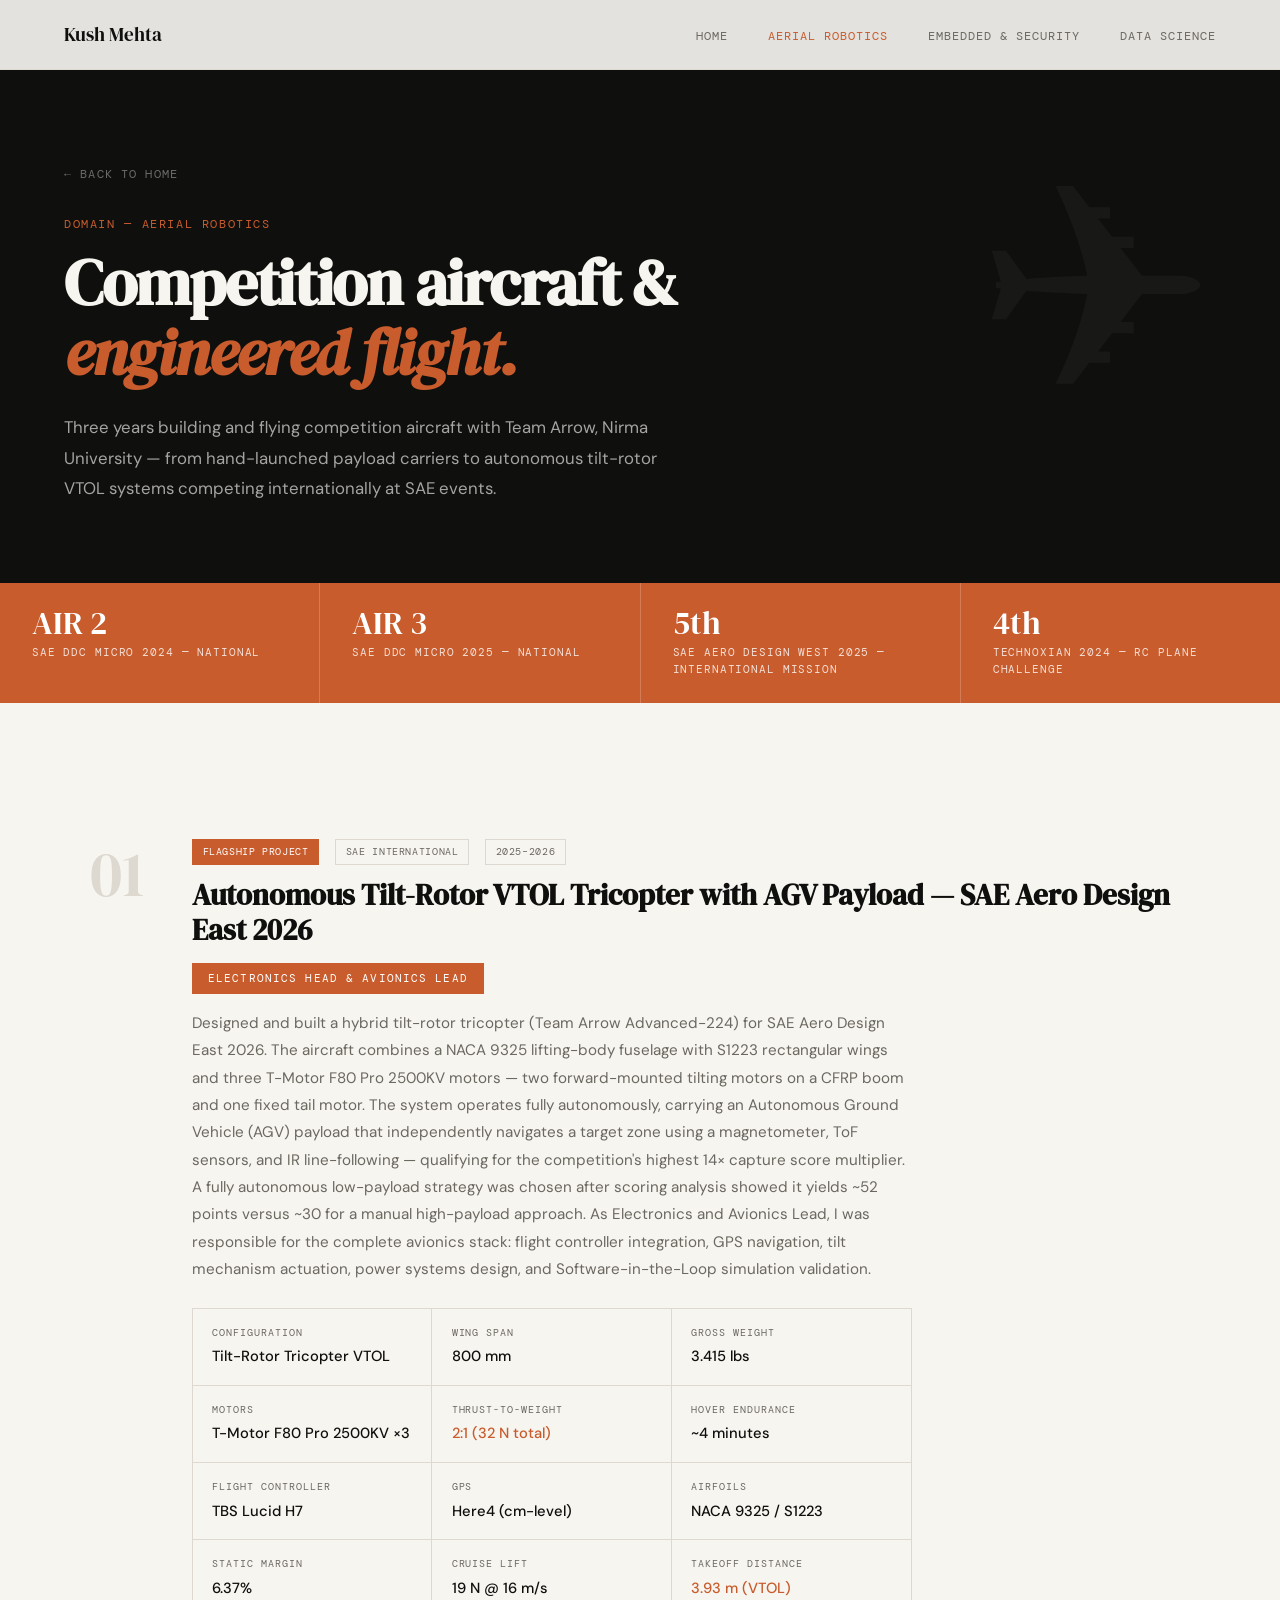
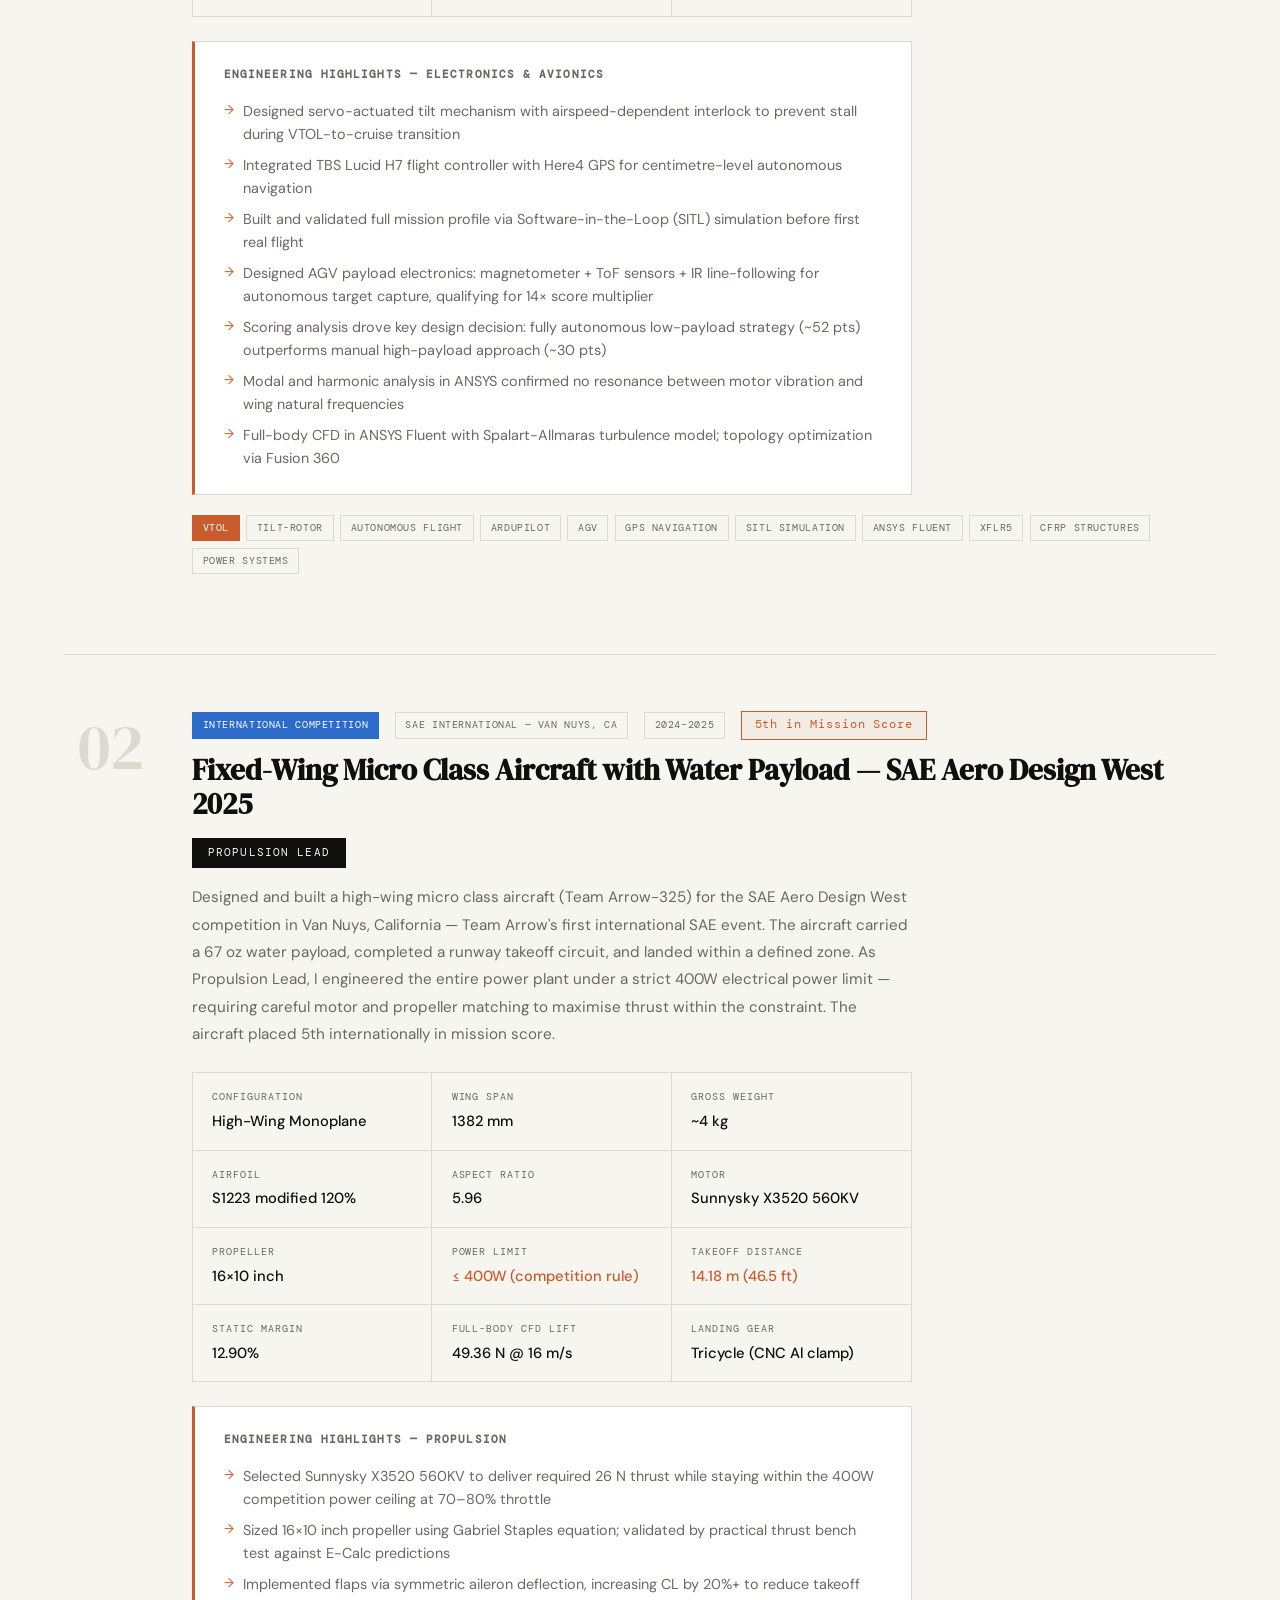
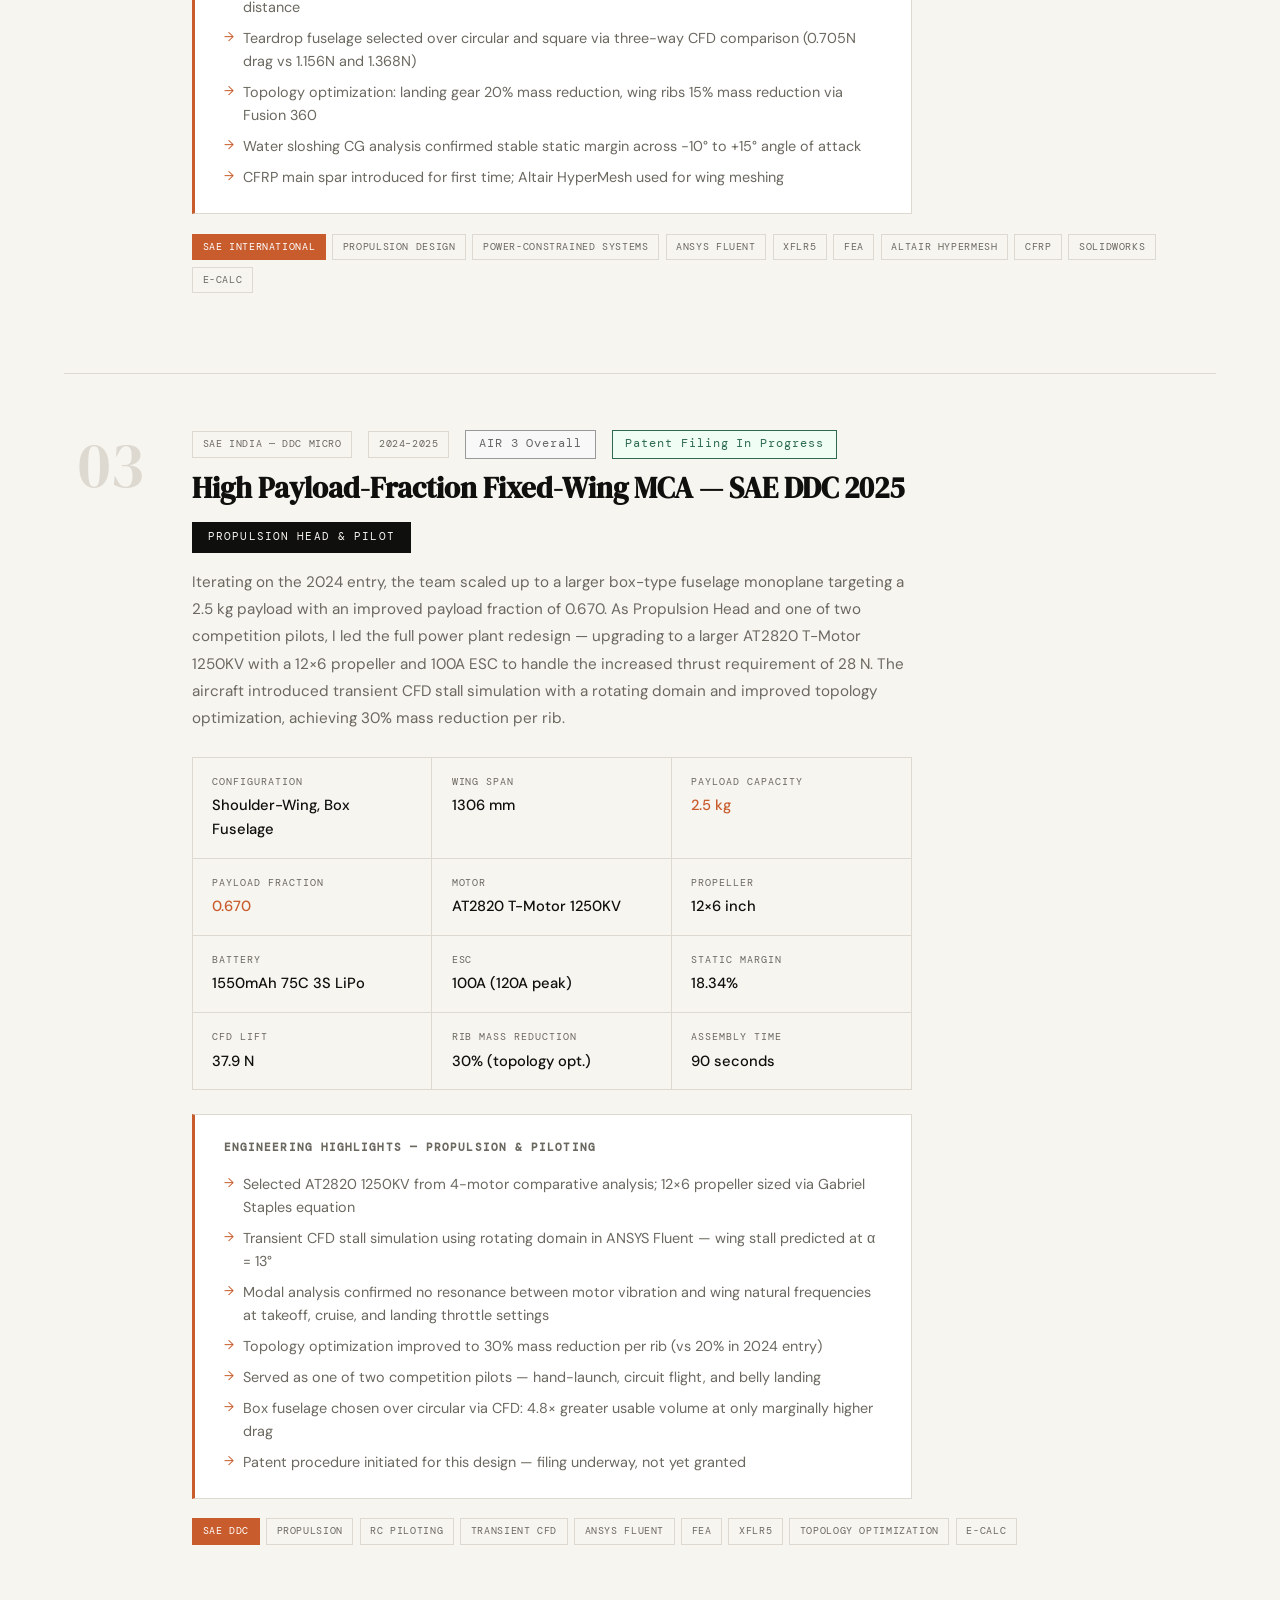
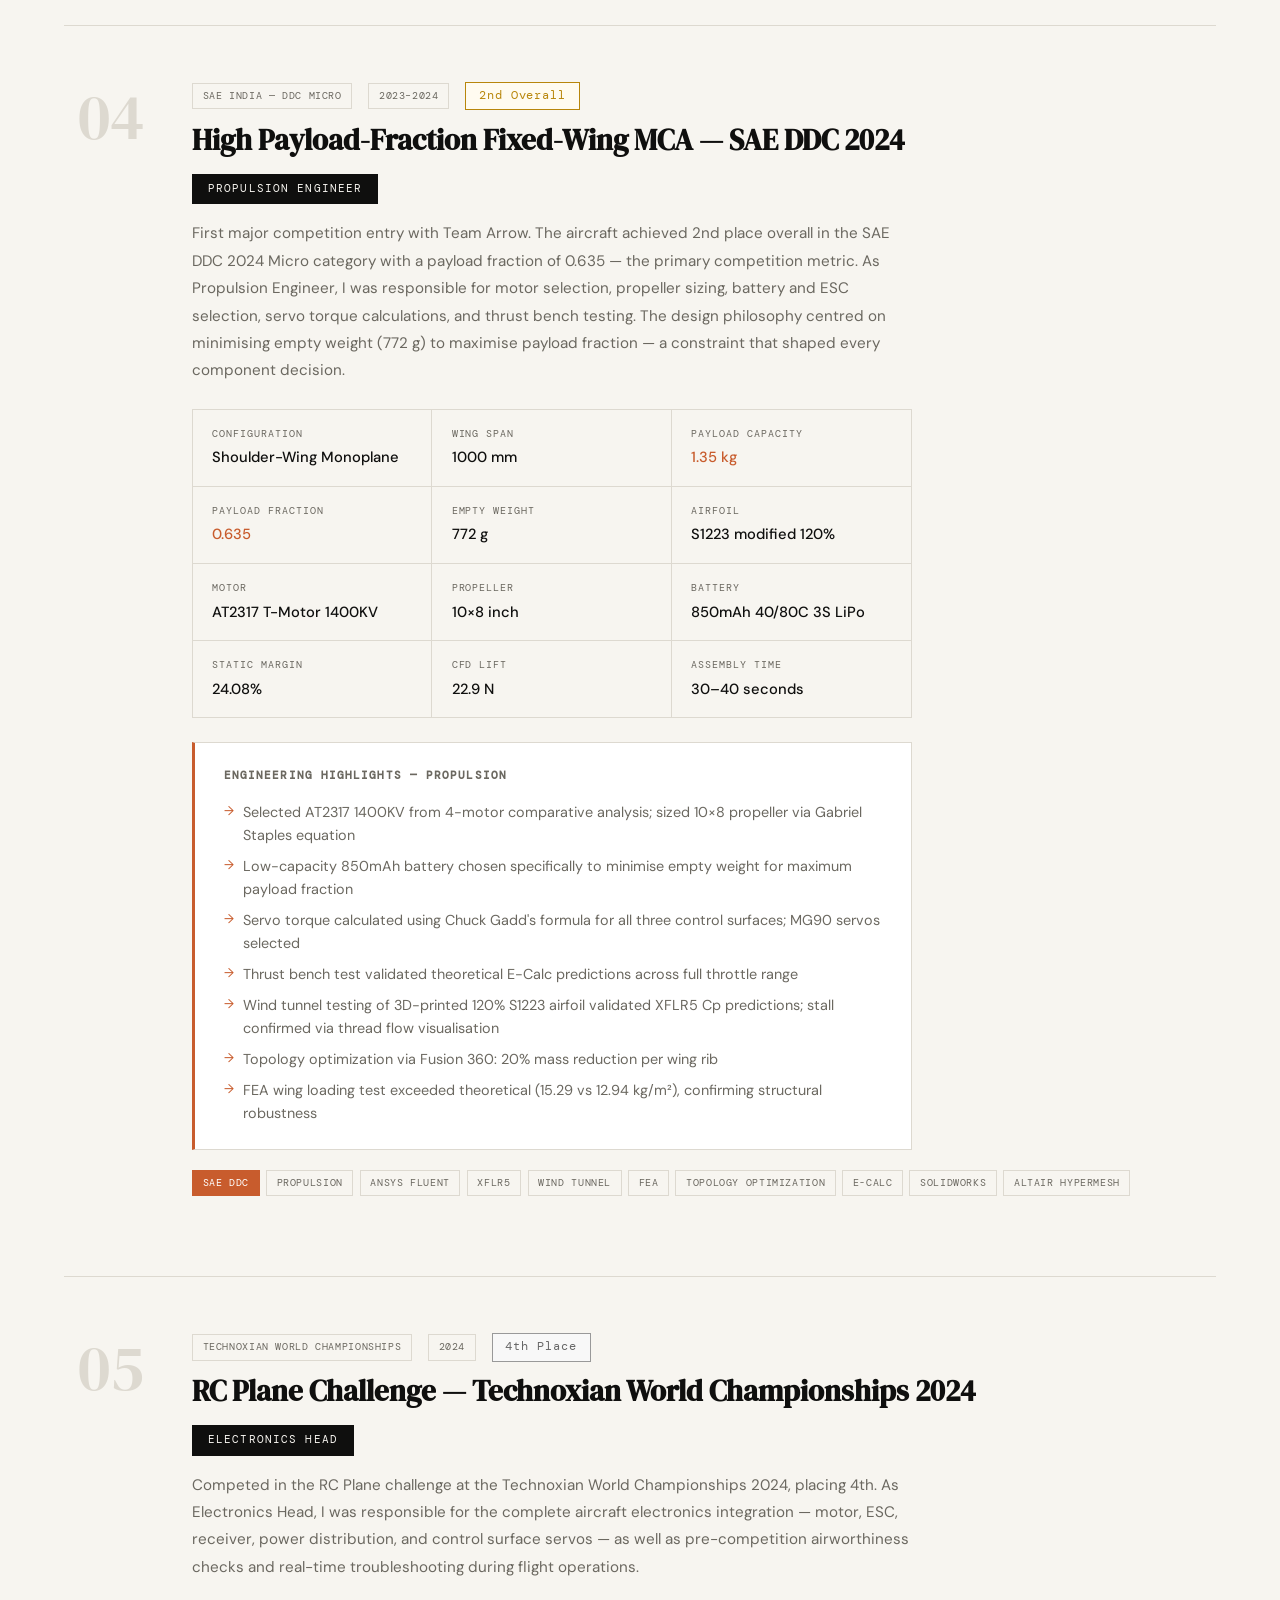
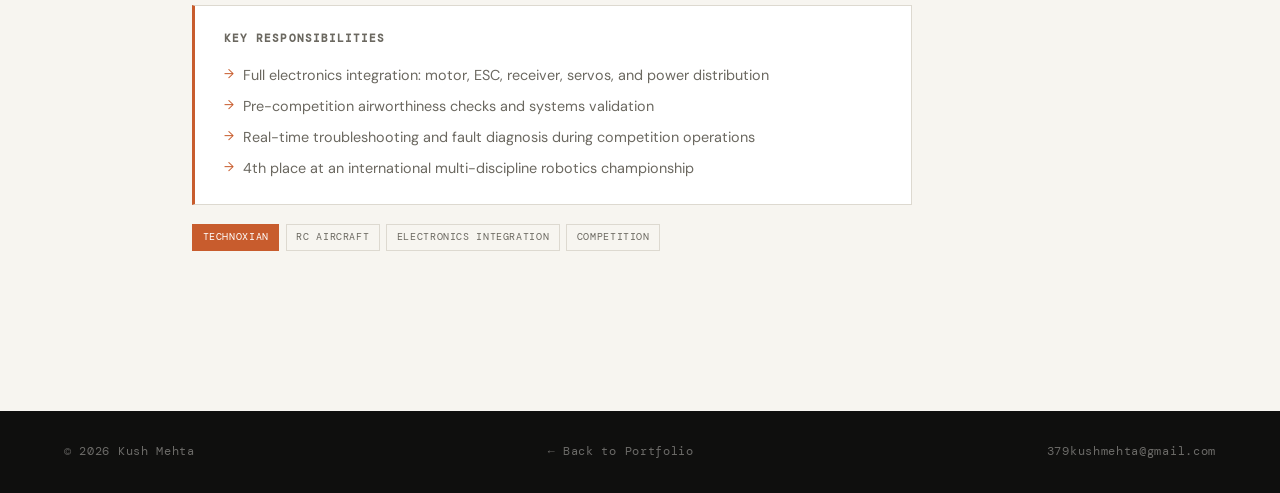
==== commit 12acadfa: "Add ISRO internship, publication and patent; fix stale content Content: - Add SAC/ISRO research inte" ====
--- a/projects-aerial.html
+++ b/projects-aerial.html
@@ -4,6 +4,8 @@
   <meta charset="UTF-8"/>
   <meta name="viewport" content="width=device-width, initial-scale=1.0"/>
   <title>Aerial Robotics — Kush Mehta</title>
+  <meta name="description" content="Competition aircraft built with Team Arrow, Nirma University — autonomous tilt-rotor VTOL, SAE Aero Design West 2025, SAE DDC Micro 2024/2025, and Technoxian 2024."/>
+  <link rel="icon" href="data:image/svg+xml,%3Csvg xmlns='http://www.w3.org/2000/svg' viewBox='0 0 100 100'%3E%3Crect width='100' height='100' fill='%230F0F0E'/%3E%3Ctext x='50' y='70' font-size='60' font-family='serif' fill='%23C85C2D' text-anchor='middle'%3EK%3C/text%3E%3C/svg%3E"/>
   <link href="https://fonts.googleapis.com/css2?family=DM+Serif+Display:ital@0;1&family=DM+Mono:wght@300;400;500&family=DM+Sans:wght@300;400;500&display=swap" rel="stylesheet"/>
   <link rel="stylesheet" href="style.css"/>
   <style>
@@ -72,14 +74,14 @@
   <a href="index.html" class="back-link">← Back to Home</a>
   <p class="page-label">Domain — Aerial Robotics</p>
   <h1 class="page-title">Competition aircraft &amp;<br/><em>engineered flight.</em></h1>
-  <p class="page-intro">Four years building and flying competition aircraft with Team Arrow, Nirma University — from hand-launched payload carriers to autonomous tilt-rotor VTOL systems competing internationally at SAE events.</p>
+  <p class="page-intro">Three years building and flying competition aircraft with Team Arrow, Nirma University — from hand-launched payload carriers to autonomous tilt-rotor VTOL systems competing internationally at SAE events.</p>
 </div>
 
 <div class="achievements-strip">
-  <div class="ach-item"><div class="ach-num">2nd</div><div class="ach-label">SAE DDC Micro 2024 — National</div></div>
+  <div class="ach-item"><div class="ach-num">AIR 2</div><div class="ach-label">SAE DDC Micro 2024 — National</div></div>
+  <div class="ach-item"><div class="ach-num">AIR 3</div><div class="ach-label">SAE DDC Micro 2025 — National</div></div>
   <div class="ach-item"><div class="ach-num">5th</div><div class="ach-label">SAE Aero Design West 2025 — International Mission</div></div>
   <div class="ach-item"><div class="ach-num">4th</div><div class="ach-label">Technoxian 2024 — RC Plane Challenge</div></div>
-  <div class="ach-item"><div class="ach-num">5+</div><div class="ach-label">Competition Aircraft Built &amp; Flown</div></div>
 </div>
 
 <div class="projects-list">
@@ -92,7 +94,6 @@
         <span class="tag accent">Flagship Project</span>
         <span class="tag">SAE International</span>
         <span class="tag">2025–2026</span>
-        <span class="result-badge upcoming">Competition Upcoming</span>
       </div>
       <h2 class="project-title-big">Autonomous Tilt-Rotor VTOL Tricopter with AGV Payload — SAE Aero Design East 2026</h2>
       <div class="role-callout accent-bg">Electronics Head &amp; Avionics Lead</div>
@@ -181,7 +182,8 @@
       <div class="project-meta">
         <span class="tag">SAE India — DDC Micro</span>
         <span class="tag">2024–2025</span>
-        <span class="result-badge silver">3rd Overall</span>
+        <span class="result-badge silver">AIR 3 Overall</span>
+        <span class="result-badge upcoming">Patent Filing In Progress</span>
       </div>
       <h2 class="project-title-big">High Payload-Fraction Fixed-Wing MCA — SAE DDC 2025</h2>
       <div class="role-callout">Propulsion Head &amp; Pilot</div>
@@ -209,6 +211,7 @@
           <li>Topology optimization improved to 30% mass reduction per rib (vs 20% in 2024 entry)</li>
           <li>Served as one of two competition pilots — hand-launch, circuit flight, and belly landing</li>
           <li>Box fuselage chosen over circular via CFD: 4.8× greater usable volume at only marginally higher drag</li>
+          <li>Patent procedure initiated for this design — filing underway, not yet granted</li>
         </ul>
       </div>
       <div class="project-tags">
@@ -291,9 +294,9 @@
 </div>
 
 <footer>
-  <span>© 2025 Kush Mehta</span>
+  <span>© 2026 Kush Mehta</span>
   <a href="index.html">← Back to Portfolio</a>
-  <a href="mailto:kush@example.com">kush@example.com</a>
+  <a href="mailto:379kushmehta@gmail.com">379kushmehta@gmail.com</a>
 </footer>
 
 <script>
--- a/style.css
+++ b/style.css
@@ -79,6 +79,22 @@
   display: inline-block;
 }
 .btn-small:hover { border-color: var(--accent); color: var(--accent); }
+.btn-accent { background: var(--accent); color: #fff; }
+.btn-accent:hover { background: var(--ink); }
+
+/* FOCUS VISIBILITY */
+a:focus-visible, .btn:focus-visible, .btn-small:focus-visible {
+  outline: 2px solid var(--accent);
+  outline-offset: 3px;
+}
+.skip-link {
+  position: absolute; left: -9999px; top: 0; z-index: 200;
+  background: var(--ink); color: var(--bg);
+  padding: 0.75rem 1.5rem;
+  font-family: 'DM Mono', monospace; font-size: 0.78rem;
+  text-decoration: none;
+}
+.skip-link:focus { left: 0; }
 
 /* SECTION LABELS */
 .section-label {
@@ -148,8 +164,15 @@
 
 /* RESPONSIVE */
 @media (max-width: 900px) {
-  nav { padding: 1rem 1.5rem; }
-  .nav-links { gap: 1.2rem; }
+  nav { padding: 1rem 1.5rem; flex-wrap: wrap; gap: 0.6rem; }
+  .nav-links { gap: 1.1rem; flex-wrap: wrap; }
+  .nav-links a { font-size: 0.7rem; letter-spacing: 0.05em; }
   .divider { margin: 0 1.5rem; }
   footer { padding: 1.5rem; flex-direction: column; gap: 0.5rem; text-align: center; }
 }
+@media (max-width: 520px) {
+  .nav-logo { font-size: 1.05rem; }
+  .nav-links { gap: 0.8rem; }
+  .nav-links a { font-size: 0.64rem; }
+  .btn { padding: 0.7rem 1.4rem; font-size: 0.72rem; }
+}
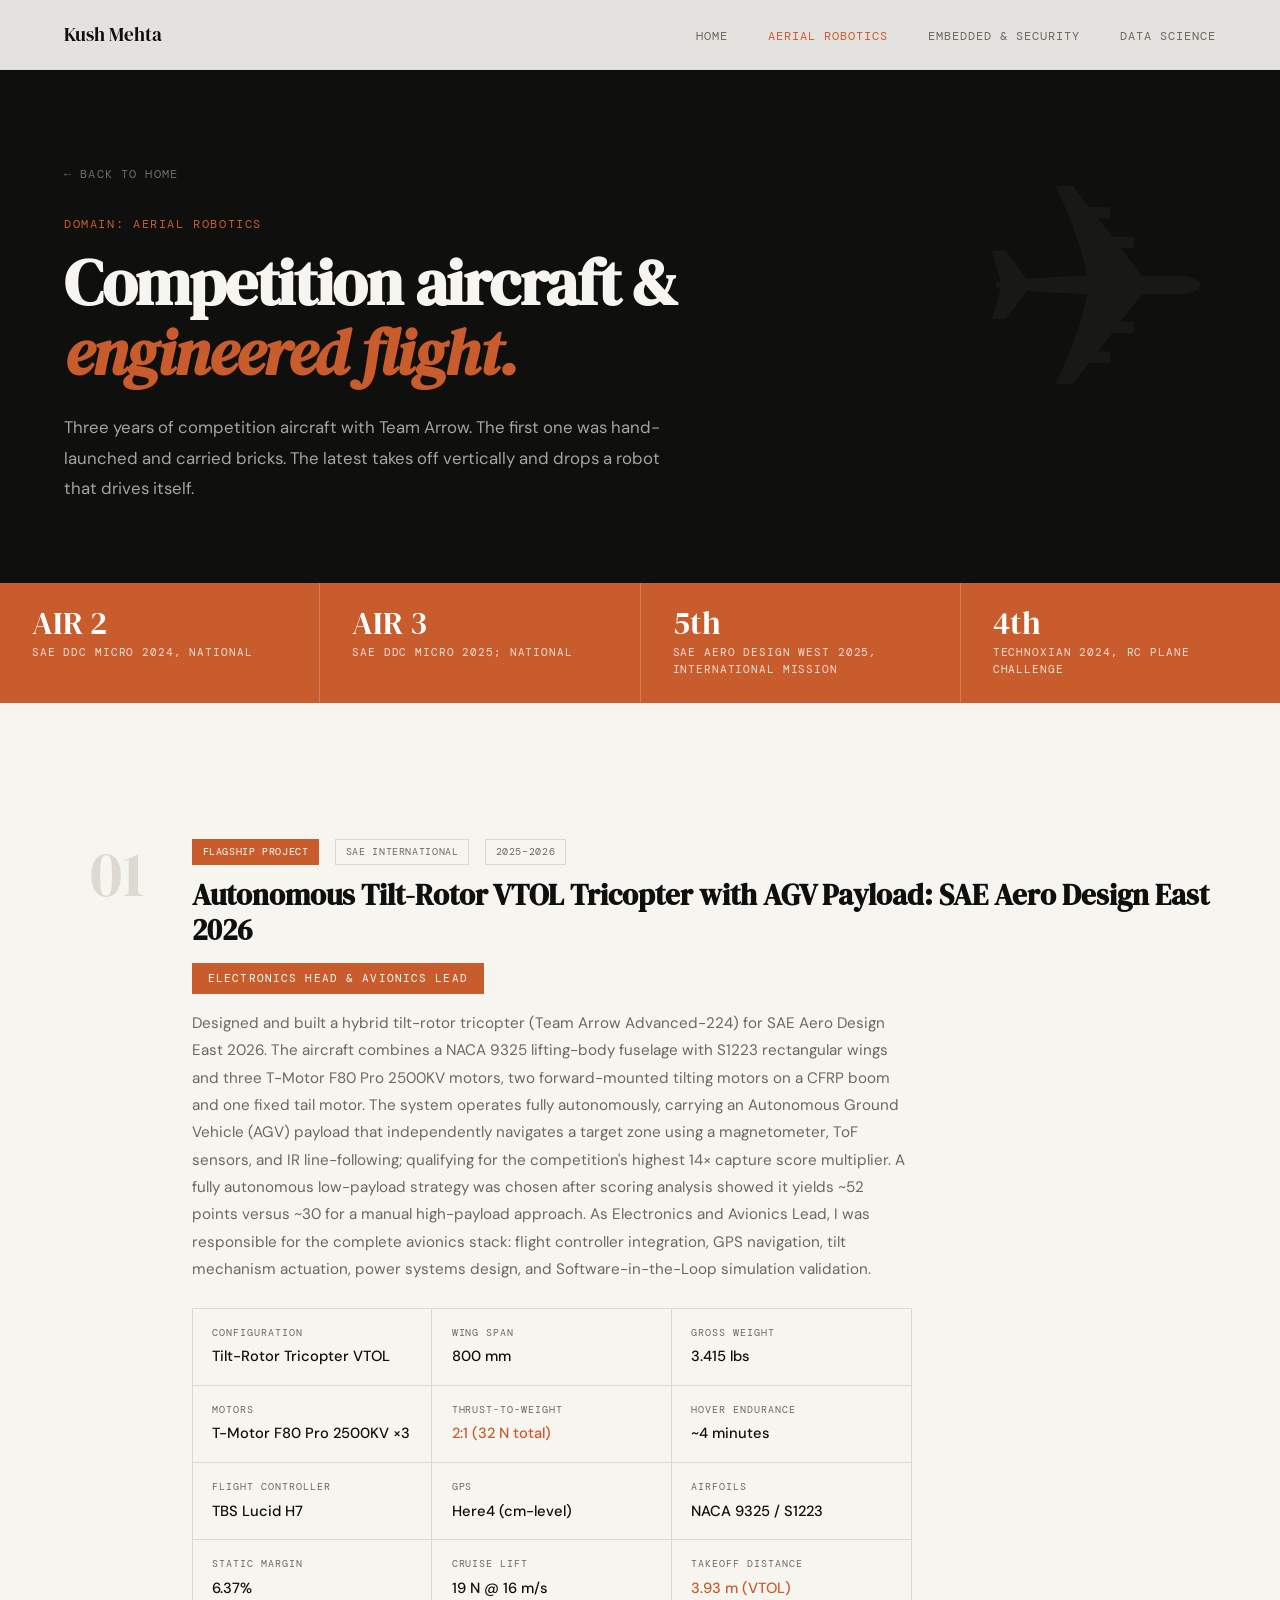
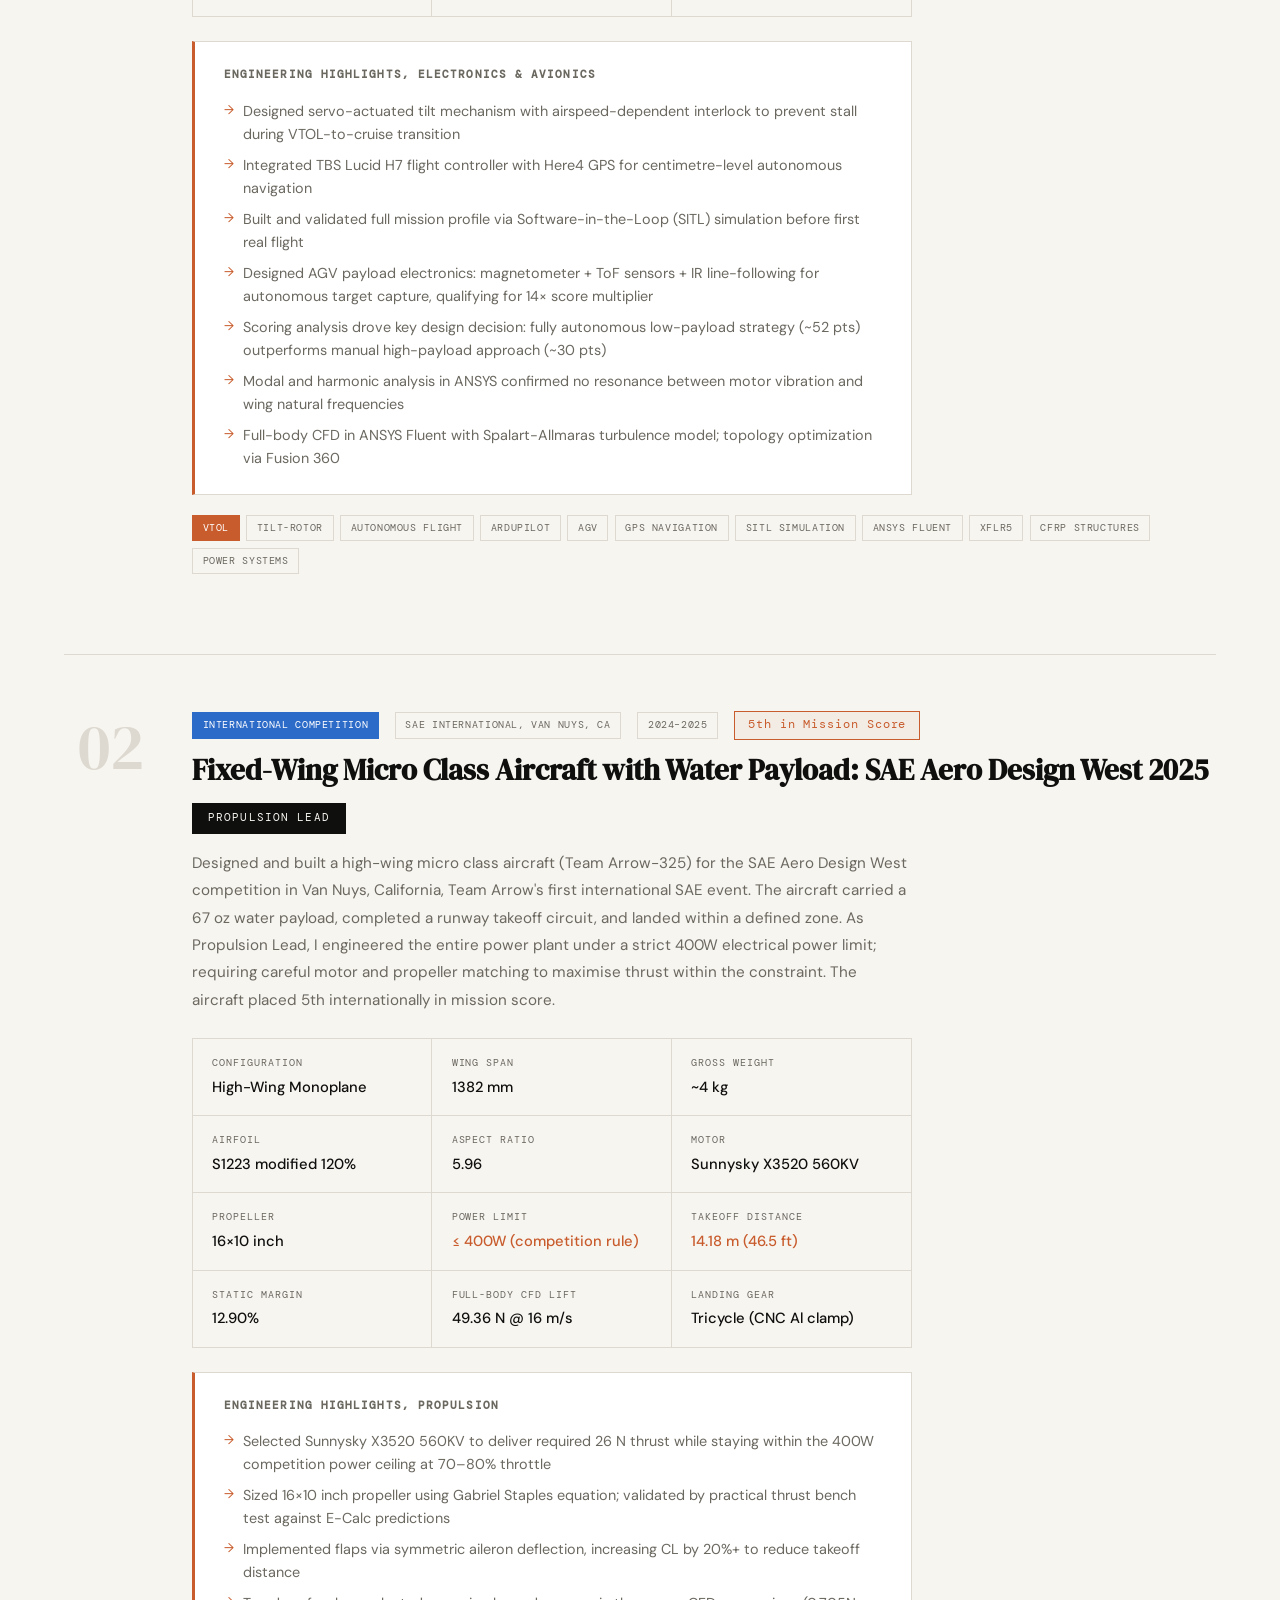
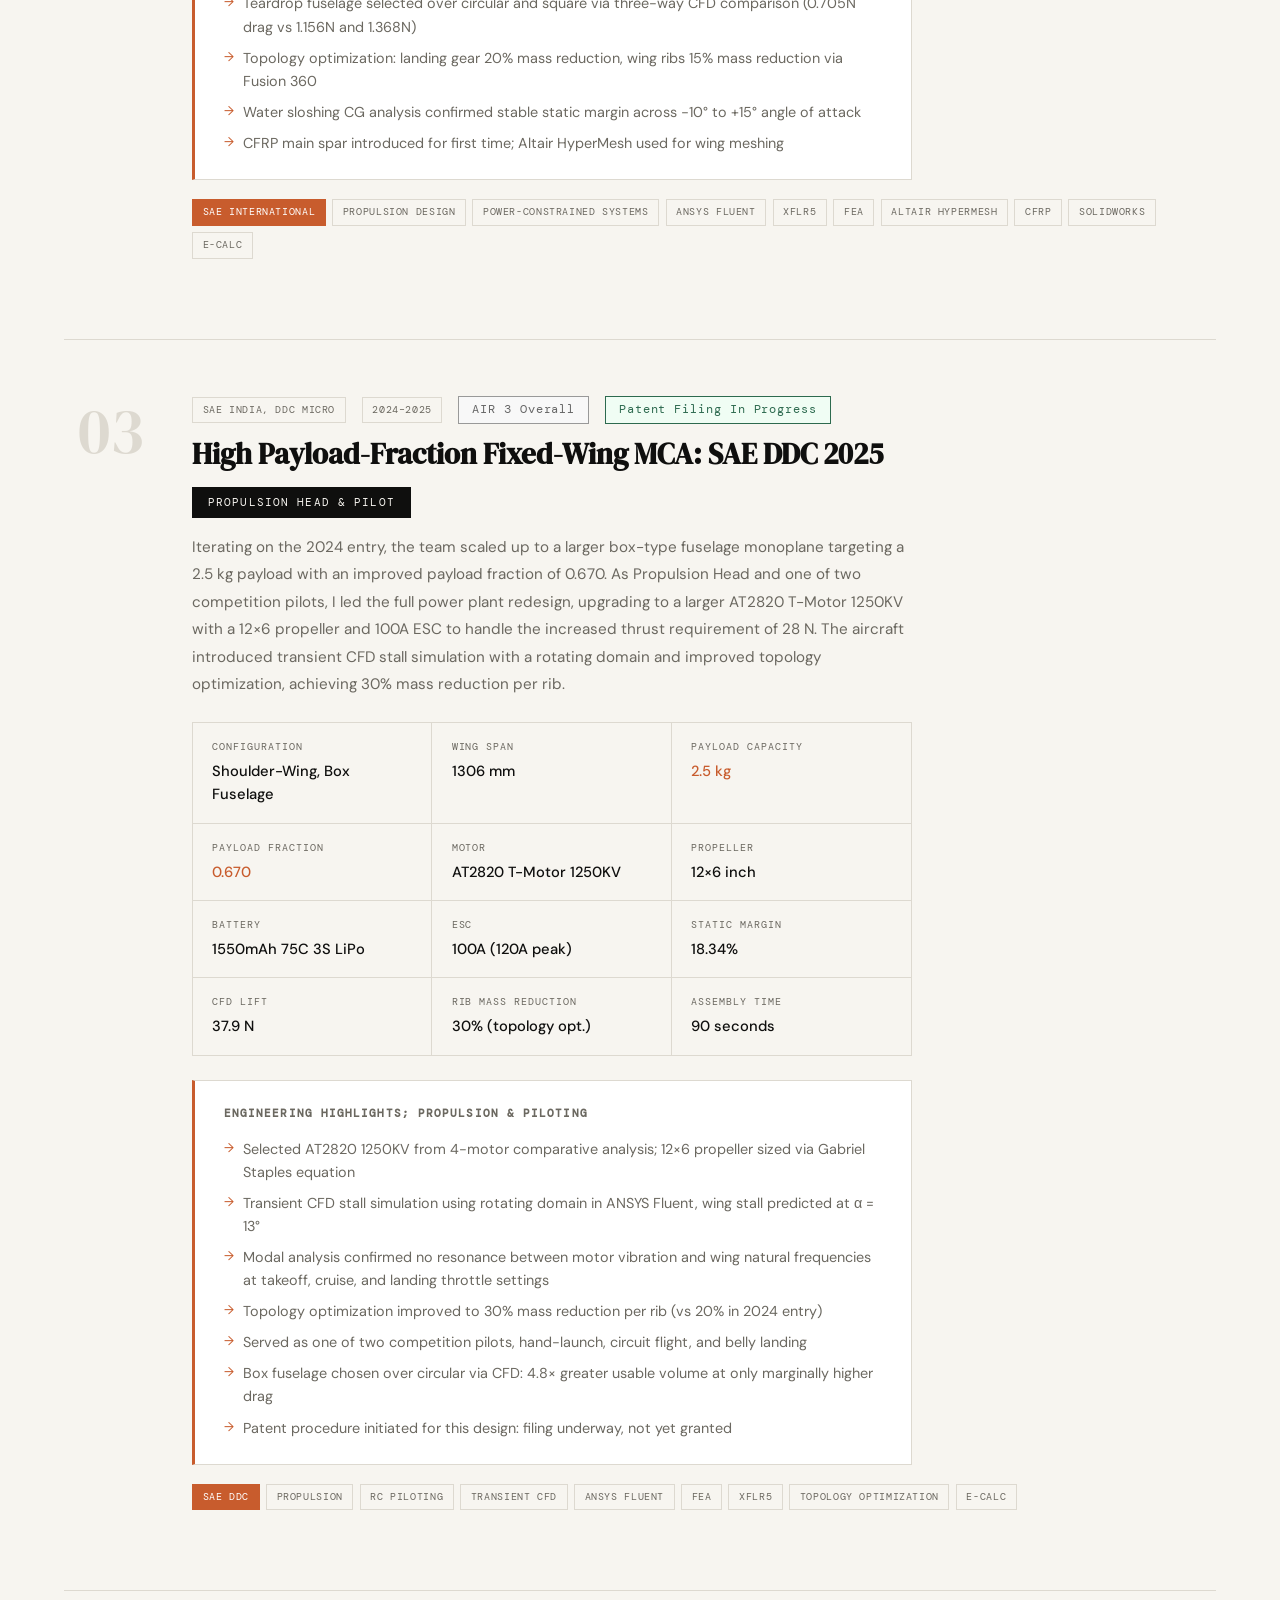
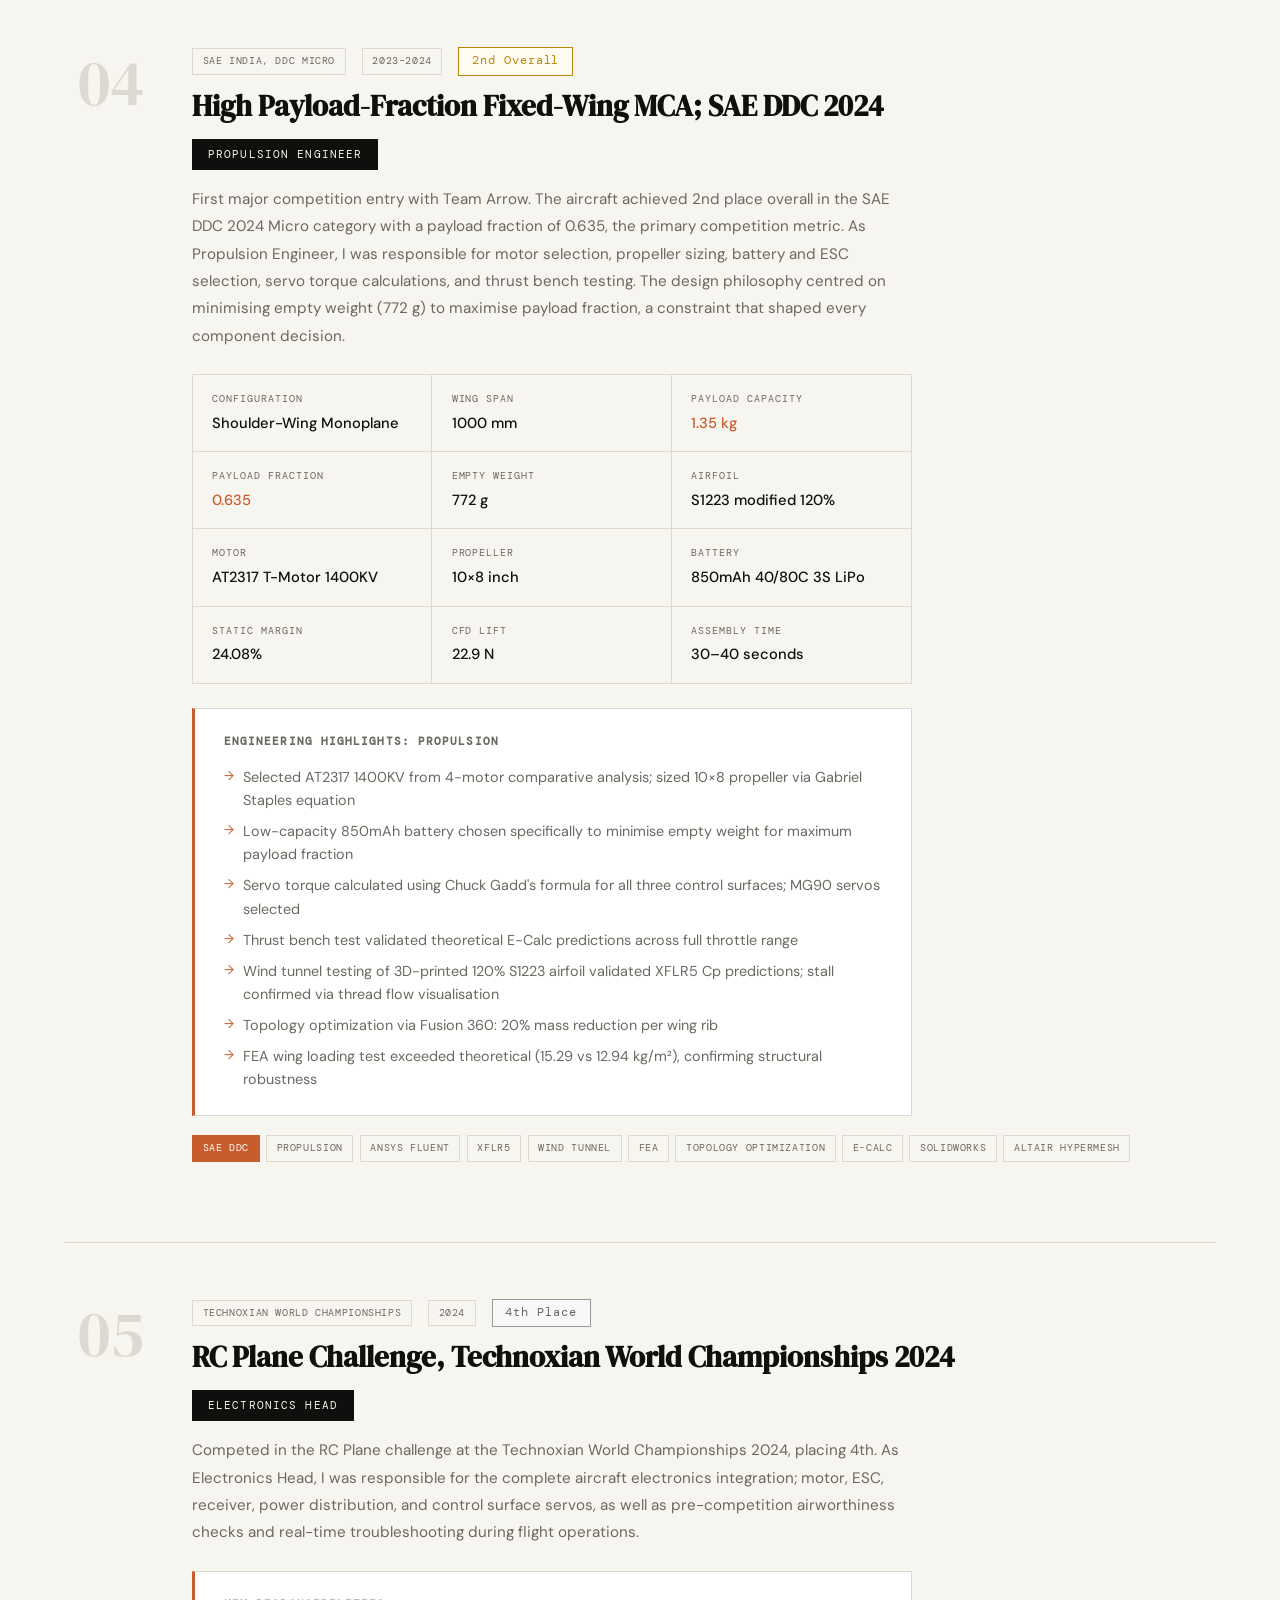
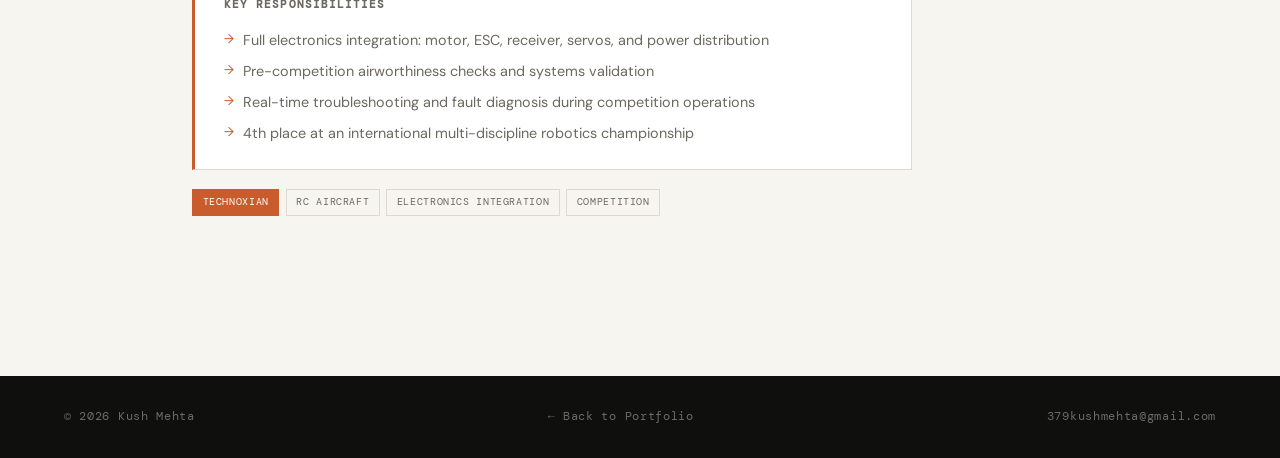
==== commit 5a504896: "Rewrite site voice, add portrait and GF(2^8) playground Voice: - Remove all 112 em-dashes from visib" ====
--- a/projects-aerial.html
+++ b/projects-aerial.html
@@ -3,8 +3,8 @@
 <head>
   <meta charset="UTF-8"/>
   <meta name="viewport" content="width=device-width, initial-scale=1.0"/>
-  <title>Aerial Robotics — Kush Mehta</title>
-  <meta name="description" content="Competition aircraft built with Team Arrow, Nirma University — autonomous tilt-rotor VTOL, SAE Aero Design West 2025, SAE DDC Micro 2024/2025, and Technoxian 2024."/>
+  <title>Aerial Robotics: Kush Mehta</title>
+  <meta name="description" content="Competition aircraft built with Team Arrow, Nirma University, autonomous tilt-rotor VTOL, SAE Aero Design West 2025, SAE DDC Micro 2024/2025, and Technoxian 2024."/>
   <link rel="icon" href="data:image/svg+xml,%3Csvg xmlns='http://www.w3.org/2000/svg' viewBox='0 0 100 100'%3E%3Crect width='100' height='100' fill='%230F0F0E'/%3E%3Ctext x='50' y='70' font-size='60' font-family='serif' fill='%23C85C2D' text-anchor='middle'%3EK%3C/text%3E%3C/svg%3E"/>
   <link href="https://fonts.googleapis.com/css2?family=DM+Serif+Display:ital@0;1&family=DM+Mono:wght@300;400;500&family=DM+Sans:wght@300;400;500&display=swap" rel="stylesheet"/>
   <link rel="stylesheet" href="style.css"/>
@@ -72,16 +72,16 @@
 
 <div class="page-hero">
   <a href="index.html" class="back-link">← Back to Home</a>
-  <p class="page-label">Domain — Aerial Robotics</p>
+  <p class="page-label">Domain: Aerial Robotics</p>
   <h1 class="page-title">Competition aircraft &amp;<br/><em>engineered flight.</em></h1>
-  <p class="page-intro">Three years building and flying competition aircraft with Team Arrow, Nirma University — from hand-launched payload carriers to autonomous tilt-rotor VTOL systems competing internationally at SAE events.</p>
+  <p class="page-intro">Three years of competition aircraft with Team Arrow. The first one was hand-launched and carried bricks. The latest takes off vertically and drops a robot that drives itself.</p>
 </div>
 
 <div class="achievements-strip">
-  <div class="ach-item"><div class="ach-num">AIR 2</div><div class="ach-label">SAE DDC Micro 2024 — National</div></div>
-  <div class="ach-item"><div class="ach-num">AIR 3</div><div class="ach-label">SAE DDC Micro 2025 — National</div></div>
-  <div class="ach-item"><div class="ach-num">5th</div><div class="ach-label">SAE Aero Design West 2025 — International Mission</div></div>
-  <div class="ach-item"><div class="ach-num">4th</div><div class="ach-label">Technoxian 2024 — RC Plane Challenge</div></div>
+  <div class="ach-item"><div class="ach-num">AIR 2</div><div class="ach-label">SAE DDC Micro 2024, National</div></div>
+  <div class="ach-item"><div class="ach-num">AIR 3</div><div class="ach-label">SAE DDC Micro 2025; National</div></div>
+  <div class="ach-item"><div class="ach-num">5th</div><div class="ach-label">SAE Aero Design West 2025, International Mission</div></div>
+  <div class="ach-item"><div class="ach-num">4th</div><div class="ach-label">Technoxian 2024, RC Plane Challenge</div></div>
 </div>
 
 <div class="projects-list">
@@ -95,9 +95,9 @@
         <span class="tag">SAE International</span>
         <span class="tag">2025–2026</span>
       </div>
-      <h2 class="project-title-big">Autonomous Tilt-Rotor VTOL Tricopter with AGV Payload — SAE Aero Design East 2026</h2>
+      <h2 class="project-title-big">Autonomous Tilt-Rotor VTOL Tricopter with AGV Payload: SAE Aero Design East 2026</h2>
       <div class="role-callout accent-bg">Electronics Head &amp; Avionics Lead</div>
-      <p class="project-abstract">Designed and built a hybrid tilt-rotor tricopter (Team Arrow Advanced-224) for SAE Aero Design East 2026. The aircraft combines a NACA 9325 lifting-body fuselage with S1223 rectangular wings and three T-Motor F80 Pro 2500KV motors — two forward-mounted tilting motors on a CFRP boom and one fixed tail motor. The system operates fully autonomously, carrying an Autonomous Ground Vehicle (AGV) payload that independently navigates a target zone using a magnetometer, ToF sensors, and IR line-following — qualifying for the competition's highest 14× capture score multiplier. A fully autonomous low-payload strategy was chosen after scoring analysis showed it yields ~52 points versus ~30 for a manual high-payload approach. As Electronics and Avionics Lead, I was responsible for the complete avionics stack: flight controller integration, GPS navigation, tilt mechanism actuation, power systems design, and Software-in-the-Loop simulation validation.</p>
+      <p class="project-abstract">Designed and built a hybrid tilt-rotor tricopter (Team Arrow Advanced-224) for SAE Aero Design East 2026. The aircraft combines a NACA 9325 lifting-body fuselage with S1223 rectangular wings and three T-Motor F80 Pro 2500KV motors, two forward-mounted tilting motors on a CFRP boom and one fixed tail motor. The system operates fully autonomously, carrying an Autonomous Ground Vehicle (AGV) payload that independently navigates a target zone using a magnetometer, ToF sensors, and IR line-following; qualifying for the competition's highest 14× capture score multiplier. A fully autonomous low-payload strategy was chosen after scoring analysis showed it yields ~52 points versus ~30 for a manual high-payload approach. As Electronics and Avionics Lead, I was responsible for the complete avionics stack: flight controller integration, GPS navigation, tilt mechanism actuation, power systems design, and Software-in-the-Loop simulation validation.</p>
       <div class="spec-grid">
         <div class="spec-cell"><div class="spec-label">Configuration</div><div class="spec-value">Tilt-Rotor Tricopter VTOL</div></div>
         <div class="spec-cell"><div class="spec-label">Wing Span</div><div class="spec-value">800 mm</div></div>
@@ -113,7 +113,7 @@
         <div class="spec-cell"><div class="spec-label">Takeoff Distance</div><div class="spec-value accent">3.93 m (VTOL)</div></div>
       </div>
       <div class="highlights-box">
-        <h4>Engineering Highlights — Electronics &amp; Avionics</h4>
+        <h4>Engineering Highlights, Electronics &amp; Avionics</h4>
         <ul>
           <li>Designed servo-actuated tilt mechanism with airspeed-dependent interlock to prevent stall during VTOL-to-cruise transition</li>
           <li>Integrated TBS Lucid H7 flight controller with Here4 GPS for centimetre-level autonomous navigation</li>
@@ -136,13 +136,13 @@
     <div class="project-content">
       <div class="project-meta">
         <span class="tag blue">International Competition</span>
-        <span class="tag">SAE International — Van Nuys, CA</span>
+        <span class="tag">SAE International, Van Nuys, CA</span>
         <span class="tag">2024–2025</span>
         <span class="result-badge intl">5th in Mission Score</span>
       </div>
-      <h2 class="project-title-big">Fixed-Wing Micro Class Aircraft with Water Payload — SAE Aero Design West 2025</h2>
+      <h2 class="project-title-big">Fixed-Wing Micro Class Aircraft with Water Payload: SAE Aero Design West 2025</h2>
       <div class="role-callout">Propulsion Lead</div>
-      <p class="project-abstract">Designed and built a high-wing micro class aircraft (Team Arrow-325) for the SAE Aero Design West competition in Van Nuys, California — Team Arrow's first international SAE event. The aircraft carried a 67 oz water payload, completed a runway takeoff circuit, and landed within a defined zone. As Propulsion Lead, I engineered the entire power plant under a strict 400W electrical power limit — requiring careful motor and propeller matching to maximise thrust within the constraint. The aircraft placed 5th internationally in mission score.</p>
+      <p class="project-abstract">Designed and built a high-wing micro class aircraft (Team Arrow-325) for the SAE Aero Design West competition in Van Nuys, California, Team Arrow's first international SAE event. The aircraft carried a 67 oz water payload, completed a runway takeoff circuit, and landed within a defined zone. As Propulsion Lead, I engineered the entire power plant under a strict 400W electrical power limit; requiring careful motor and propeller matching to maximise thrust within the constraint. The aircraft placed 5th internationally in mission score.</p>
       <div class="spec-grid">
         <div class="spec-cell"><div class="spec-label">Configuration</div><div class="spec-value">High-Wing Monoplane</div></div>
         <div class="spec-cell"><div class="spec-label">Wing Span</div><div class="spec-value">1382 mm</div></div>
@@ -158,7 +158,7 @@
         <div class="spec-cell"><div class="spec-label">Landing Gear</div><div class="spec-value">Tricycle (CNC Al clamp)</div></div>
       </div>
       <div class="highlights-box">
-        <h4>Engineering Highlights — Propulsion</h4>
+        <h4>Engineering Highlights, Propulsion</h4>
         <ul>
           <li>Selected Sunnysky X3520 560KV to deliver required 26 N thrust while staying within the 400W competition power ceiling at 70–80% throttle</li>
           <li>Sized 16×10 inch propeller using Gabriel Staples equation; validated by practical thrust bench test against E-Calc predictions</li>
@@ -180,14 +180,14 @@
     <div class="project-num-big">03</div>
     <div class="project-content">
       <div class="project-meta">
-        <span class="tag">SAE India — DDC Micro</span>
+        <span class="tag">SAE India, DDC Micro</span>
         <span class="tag">2024–2025</span>
         <span class="result-badge silver">AIR 3 Overall</span>
         <span class="result-badge upcoming">Patent Filing In Progress</span>
       </div>
-      <h2 class="project-title-big">High Payload-Fraction Fixed-Wing MCA — SAE DDC 2025</h2>
+      <h2 class="project-title-big">High Payload-Fraction Fixed-Wing MCA: SAE DDC 2025</h2>
       <div class="role-callout">Propulsion Head &amp; Pilot</div>
-      <p class="project-abstract">Iterating on the 2024 entry, the team scaled up to a larger box-type fuselage monoplane targeting a 2.5 kg payload with an improved payload fraction of 0.670. As Propulsion Head and one of two competition pilots, I led the full power plant redesign — upgrading to a larger AT2820 T-Motor 1250KV with a 12×6 propeller and 100A ESC to handle the increased thrust requirement of 28 N. The aircraft introduced transient CFD stall simulation with a rotating domain and improved topology optimization, achieving 30% mass reduction per rib.</p>
+      <p class="project-abstract">Iterating on the 2024 entry, the team scaled up to a larger box-type fuselage monoplane targeting a 2.5 kg payload with an improved payload fraction of 0.670. As Propulsion Head and one of two competition pilots, I led the full power plant redesign, upgrading to a larger AT2820 T-Motor 1250KV with a 12×6 propeller and 100A ESC to handle the increased thrust requirement of 28 N. The aircraft introduced transient CFD stall simulation with a rotating domain and improved topology optimization, achieving 30% mass reduction per rib.</p>
       <div class="spec-grid">
         <div class="spec-cell"><div class="spec-label">Configuration</div><div class="spec-value">Shoulder-Wing, Box Fuselage</div></div>
         <div class="spec-cell"><div class="spec-label">Wing Span</div><div class="spec-value">1306 mm</div></div>
@@ -203,15 +203,15 @@
         <div class="spec-cell"><div class="spec-label">Assembly Time</div><div class="spec-value">90 seconds</div></div>
       </div>
       <div class="highlights-box">
-        <h4>Engineering Highlights — Propulsion &amp; Piloting</h4>
+        <h4>Engineering Highlights; Propulsion &amp; Piloting</h4>
         <ul>
           <li>Selected AT2820 1250KV from 4-motor comparative analysis; 12×6 propeller sized via Gabriel Staples equation</li>
-          <li>Transient CFD stall simulation using rotating domain in ANSYS Fluent — wing stall predicted at α = 13°</li>
+          <li>Transient CFD stall simulation using rotating domain in ANSYS Fluent, wing stall predicted at α = 13°</li>
           <li>Modal analysis confirmed no resonance between motor vibration and wing natural frequencies at takeoff, cruise, and landing throttle settings</li>
           <li>Topology optimization improved to 30% mass reduction per rib (vs 20% in 2024 entry)</li>
-          <li>Served as one of two competition pilots — hand-launch, circuit flight, and belly landing</li>
+          <li>Served as one of two competition pilots, hand-launch, circuit flight, and belly landing</li>
           <li>Box fuselage chosen over circular via CFD: 4.8× greater usable volume at only marginally higher drag</li>
-          <li>Patent procedure initiated for this design — filing underway, not yet granted</li>
+          <li>Patent procedure initiated for this design: filing underway, not yet granted</li>
         </ul>
       </div>
       <div class="project-tags">
@@ -225,13 +225,13 @@
     <div class="project-num-big">04</div>
     <div class="project-content">
       <div class="project-meta">
-        <span class="tag">SAE India — DDC Micro</span>
+        <span class="tag">SAE India, DDC Micro</span>
         <span class="tag">2023–2024</span>
         <span class="result-badge gold">2nd Overall</span>
       </div>
-      <h2 class="project-title-big">High Payload-Fraction Fixed-Wing MCA — SAE DDC 2024</h2>
+      <h2 class="project-title-big">High Payload-Fraction Fixed-Wing MCA; SAE DDC 2024</h2>
       <div class="role-callout">Propulsion Engineer</div>
-      <p class="project-abstract">First major competition entry with Team Arrow. The aircraft achieved 2nd place overall in the SAE DDC 2024 Micro category with a payload fraction of 0.635 — the primary competition metric. As Propulsion Engineer, I was responsible for motor selection, propeller sizing, battery and ESC selection, servo torque calculations, and thrust bench testing. The design philosophy centred on minimising empty weight (772 g) to maximise payload fraction — a constraint that shaped every component decision.</p>
+      <p class="project-abstract">First major competition entry with Team Arrow. The aircraft achieved 2nd place overall in the SAE DDC 2024 Micro category with a payload fraction of 0.635, the primary competition metric. As Propulsion Engineer, I was responsible for motor selection, propeller sizing, battery and ESC selection, servo torque calculations, and thrust bench testing. The design philosophy centred on minimising empty weight (772 g) to maximise payload fraction, a constraint that shaped every component decision.</p>
       <div class="spec-grid">
         <div class="spec-cell"><div class="spec-label">Configuration</div><div class="spec-value">Shoulder-Wing Monoplane</div></div>
         <div class="spec-cell"><div class="spec-label">Wing Span</div><div class="spec-value">1000 mm</div></div>
@@ -247,7 +247,7 @@
         <div class="spec-cell"><div class="spec-label">Assembly Time</div><div class="spec-value">30–40 seconds</div></div>
       </div>
       <div class="highlights-box">
-        <h4>Engineering Highlights — Propulsion</h4>
+        <h4>Engineering Highlights: Propulsion</h4>
         <ul>
           <li>Selected AT2317 1400KV from 4-motor comparative analysis; sized 10×8 propeller via Gabriel Staples equation</li>
           <li>Low-capacity 850mAh battery chosen specifically to minimise empty weight for maximum payload fraction</li>
@@ -273,9 +273,9 @@
         <span class="tag">2024</span>
         <span class="result-badge silver">4th Place</span>
       </div>
-      <h2 class="project-title-big">RC Plane Challenge — Technoxian World Championships 2024</h2>
+      <h2 class="project-title-big">RC Plane Challenge, Technoxian World Championships 2024</h2>
       <div class="role-callout">Electronics Head</div>
-      <p class="project-abstract">Competed in the RC Plane challenge at the Technoxian World Championships 2024, placing 4th. As Electronics Head, I was responsible for the complete aircraft electronics integration — motor, ESC, receiver, power distribution, and control surface servos — as well as pre-competition airworthiness checks and real-time troubleshooting during flight operations.</p>
+      <p class="project-abstract">Competed in the RC Plane challenge at the Technoxian World Championships 2024, placing 4th. As Electronics Head, I was responsible for the complete aircraft electronics integration; motor, ESC, receiver, power distribution, and control surface servos, as well as pre-competition airworthiness checks and real-time troubleshooting during flight operations.</p>
       <div class="highlights-box">
         <h4>Key Responsibilities</h4>
         <ul>
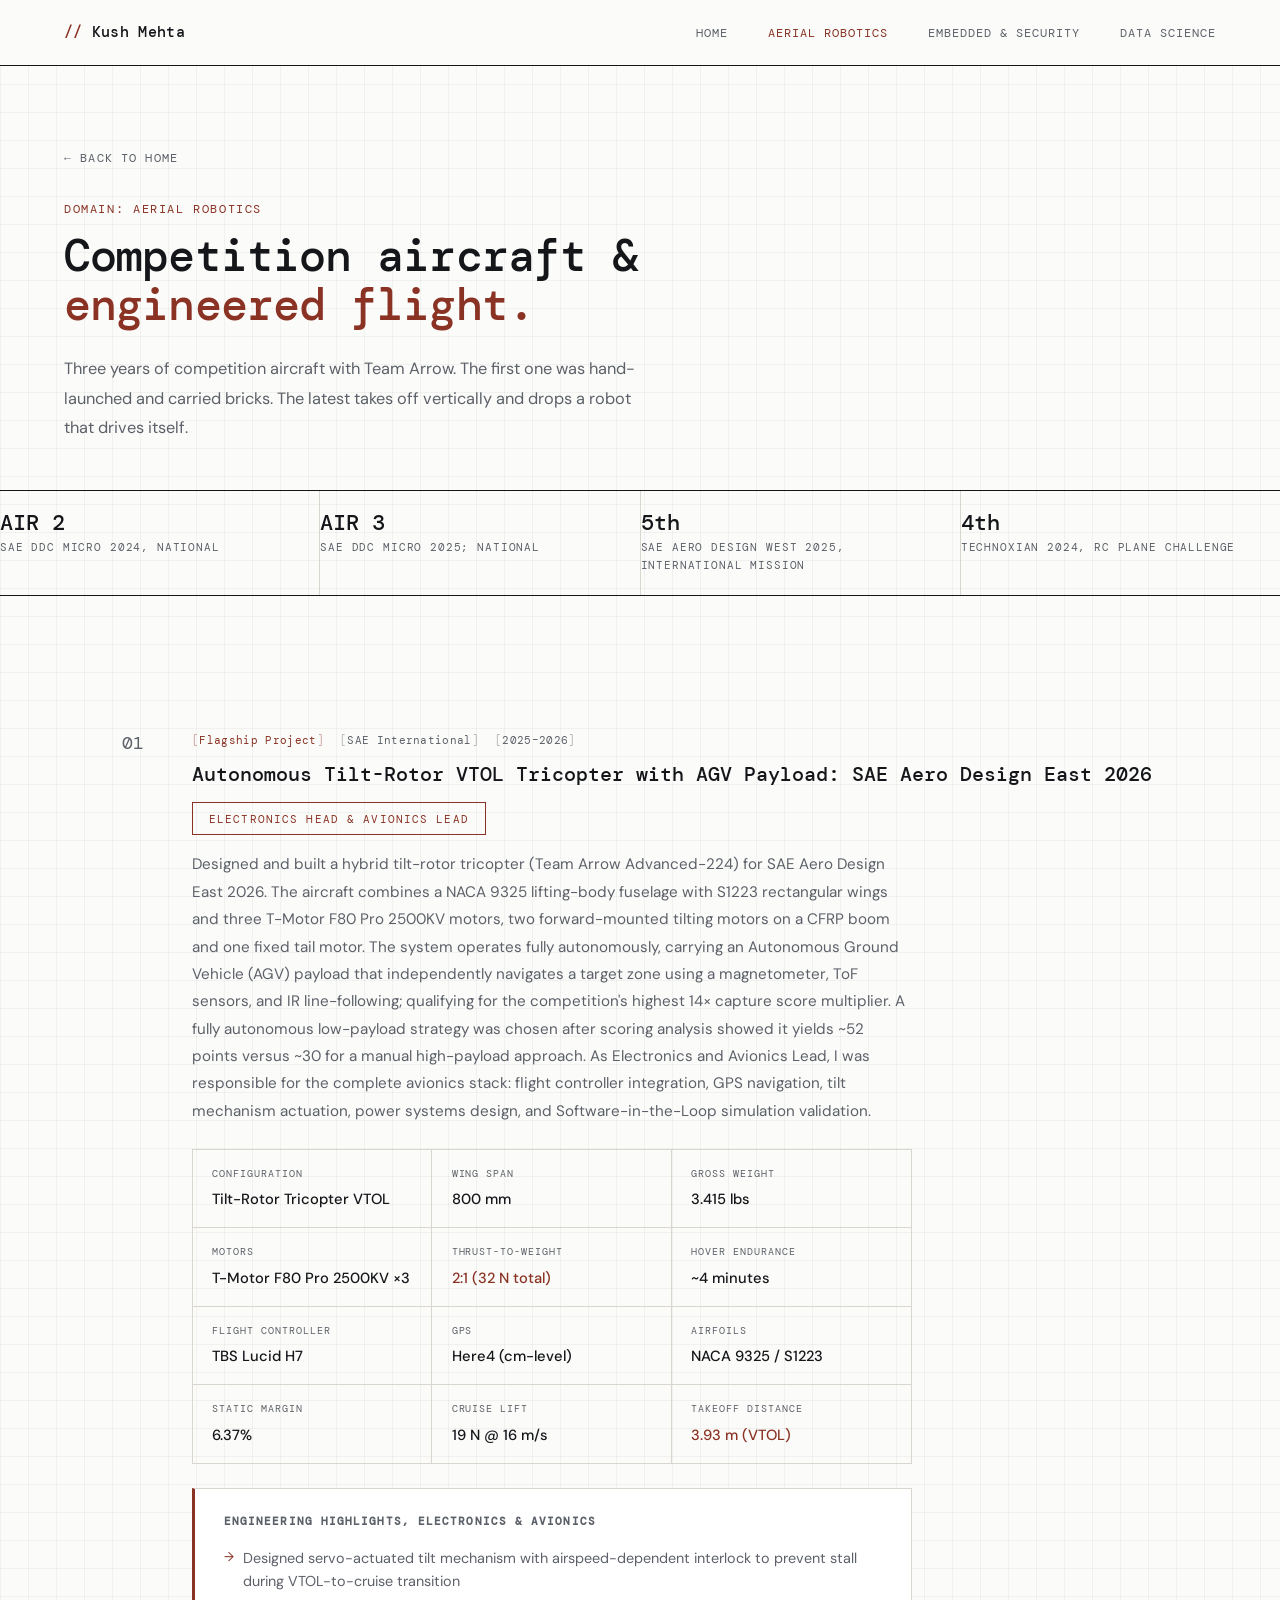
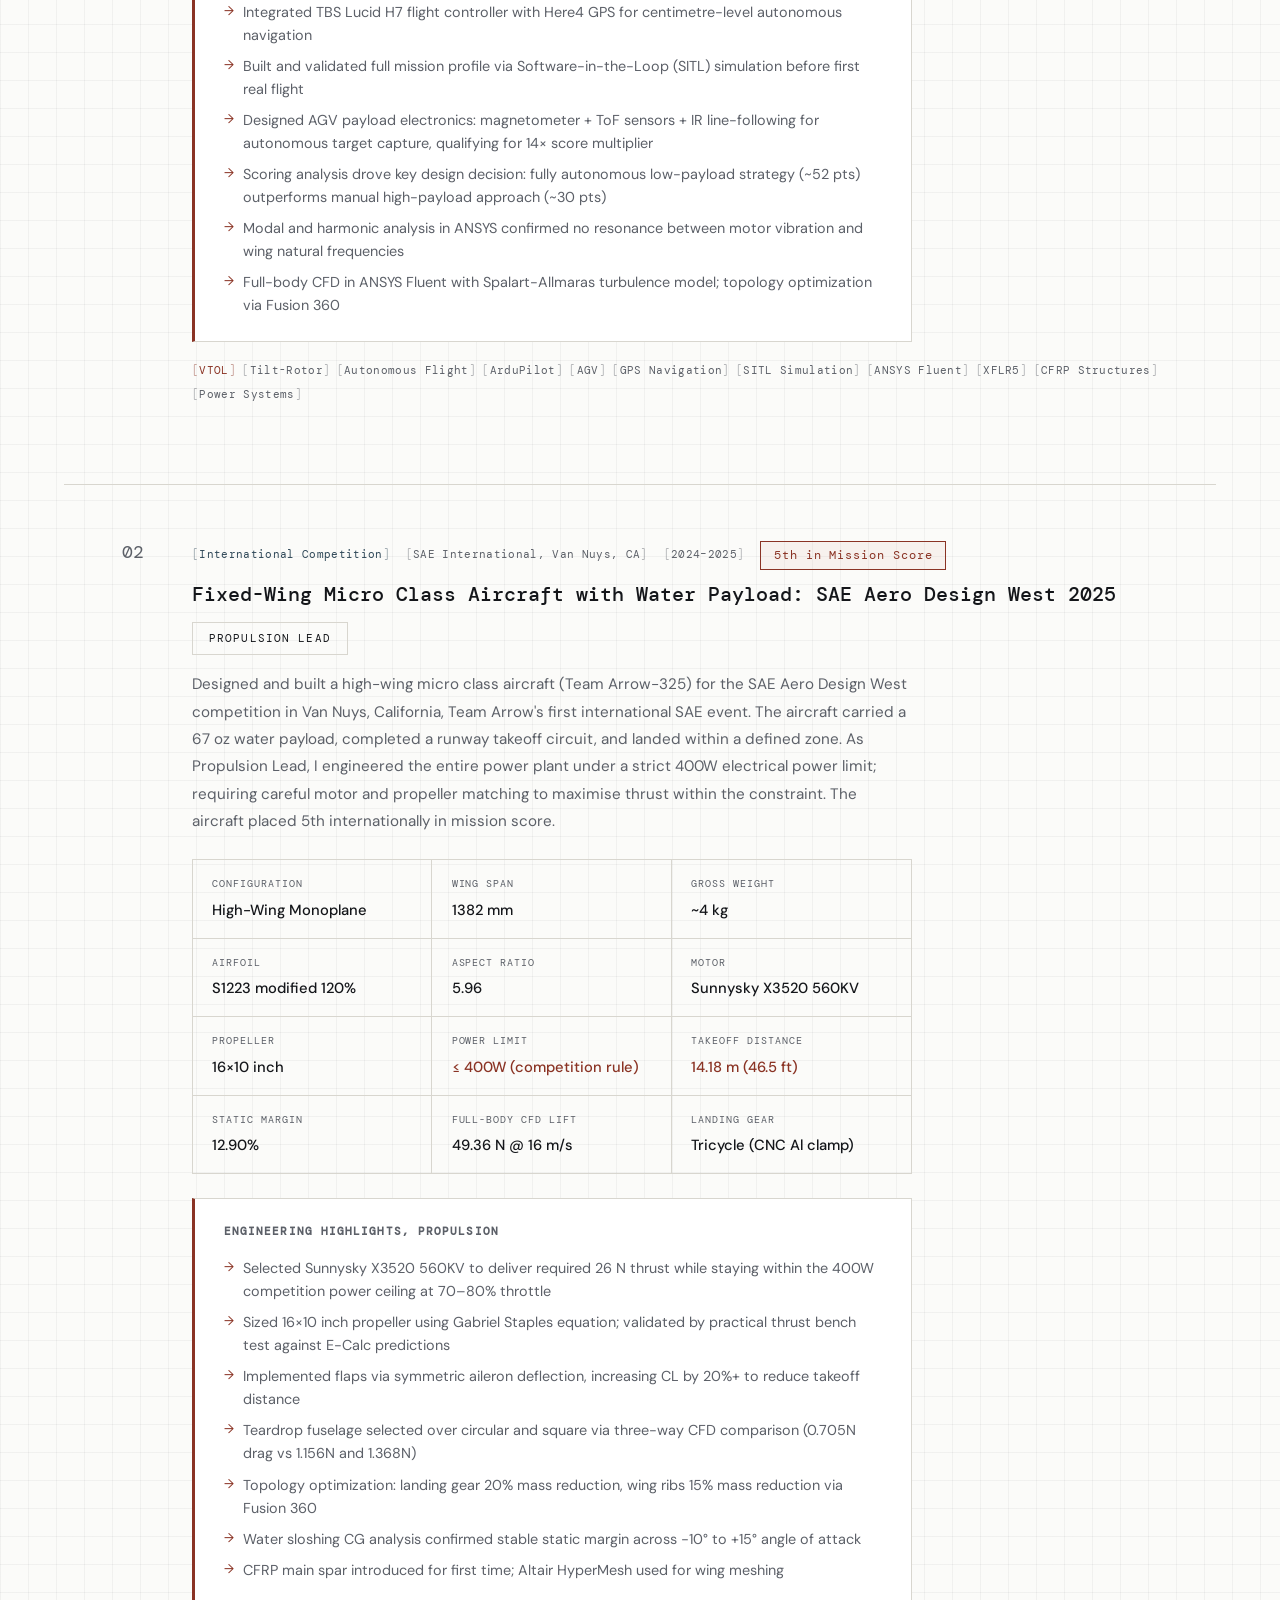
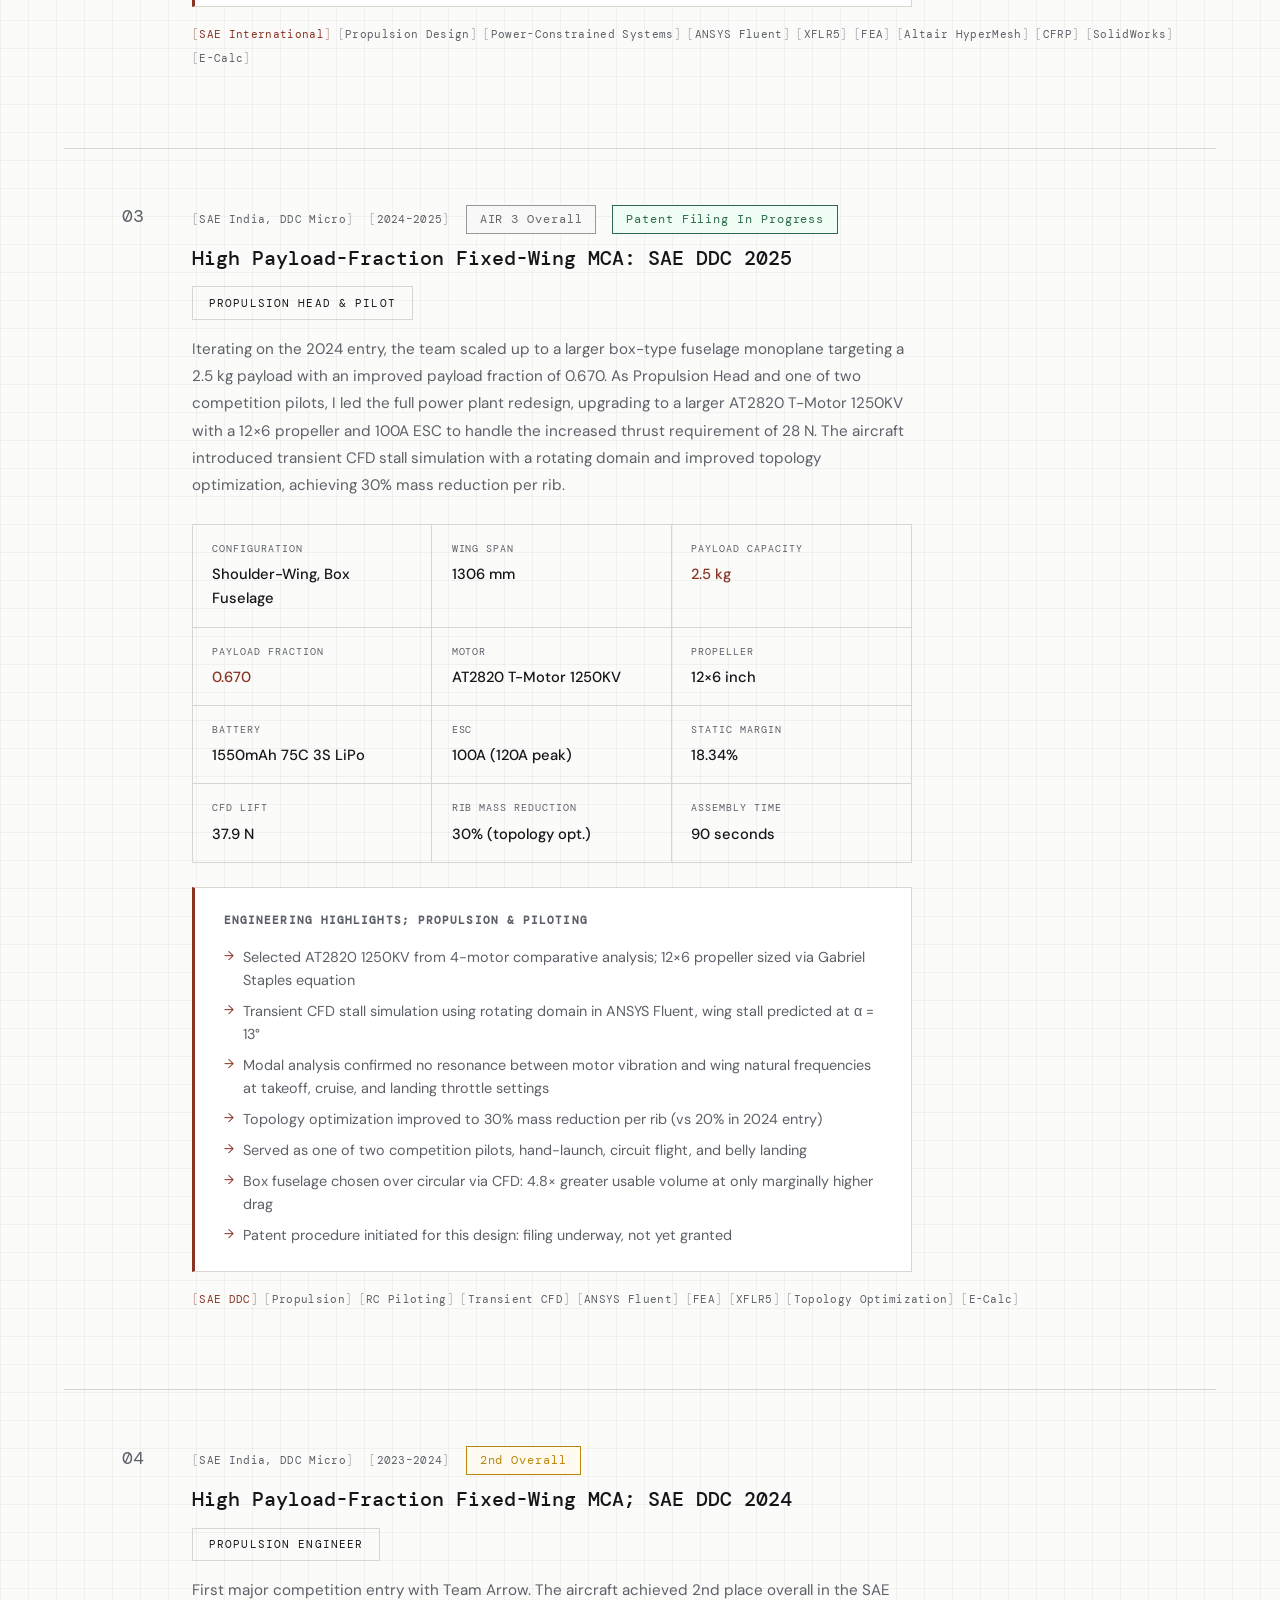
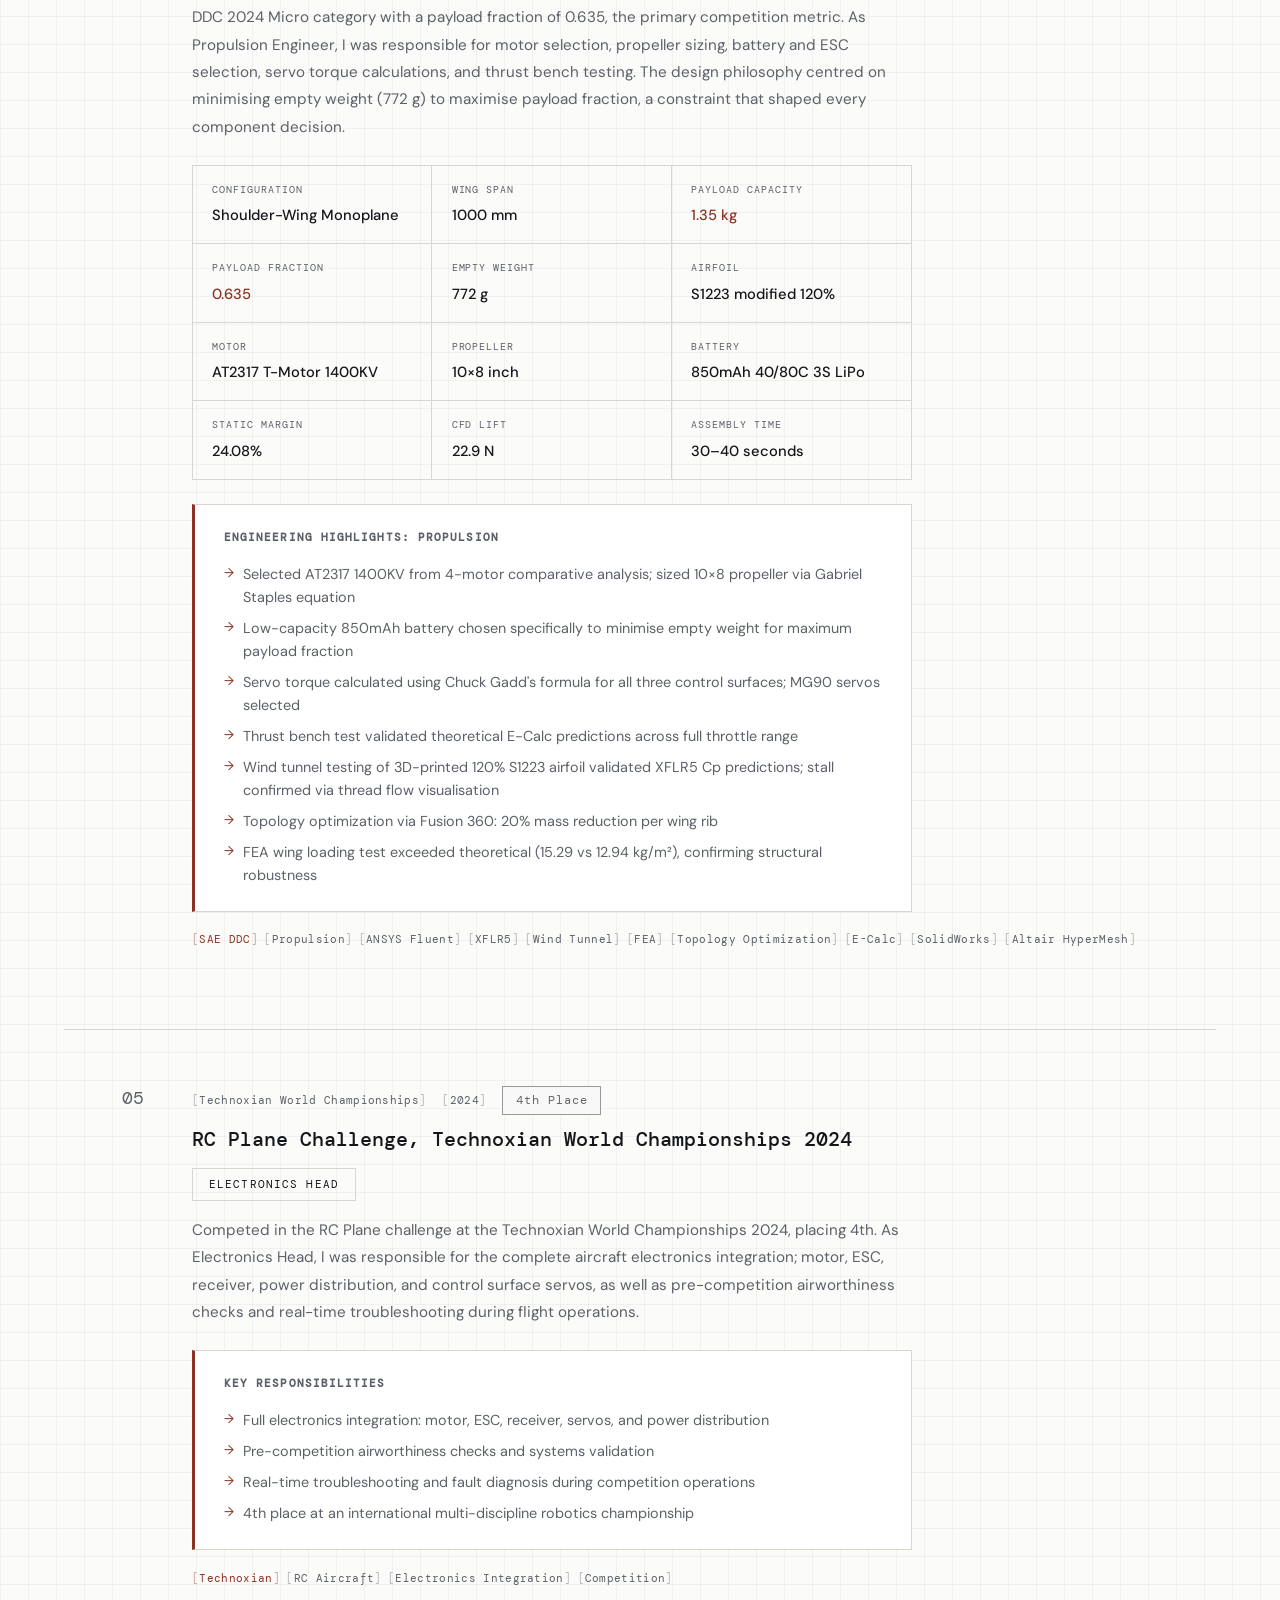
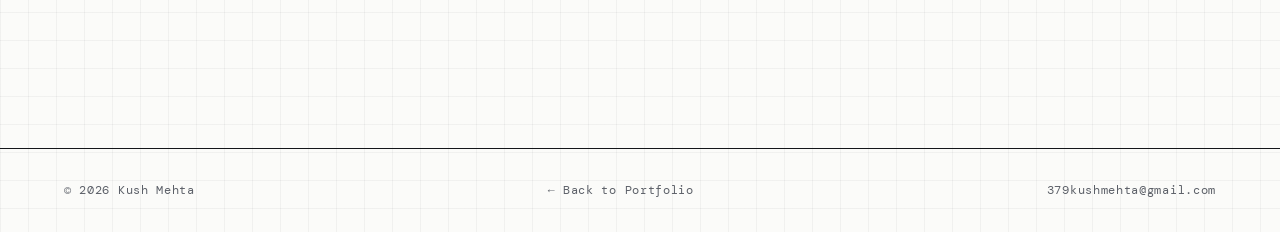
==== commit 78c16dca: "Redesign as engineering notebook; fix stale and unsorted downloads Downloads (the actual bug): - The" ====
--- a/projects-aerial.html
+++ b/projects-aerial.html
@@ -9,25 +9,25 @@
   <link href="https://fonts.googleapis.com/css2?family=DM+Serif+Display:ital@0;1&family=DM+Mono:wght@300;400;500&family=DM+Sans:wght@300;400;500&display=swap" rel="stylesheet"/>
   <link rel="stylesheet" href="style.css"/>
   <style>
-    .page-hero { padding: 10rem 4rem 5rem; background: var(--ink); color: var(--bg); position: relative; overflow: hidden; }
-    .page-hero::before { content: '✈'; position: absolute; right: 4rem; top: 50%; transform: translateY(-50%); font-size: 18rem; opacity: 0.04; line-height: 1; }
-    .back-link { font-family: 'DM Mono', monospace; font-size: 0.72rem; letter-spacing: 0.1em; text-transform: uppercase; color: rgba(247,245,240,0.4); text-decoration: none; display: inline-flex; align-items: center; gap: 0.5rem; margin-bottom: 2rem; transition: color 0.2s; }
+    .page-hero { padding: 9rem 4rem 3rem; background: none; color: var(--ink); border-bottom: 1.5px solid var(--rule); }
+    
+    .back-link { font-family: 'DM Mono', monospace; font-size: 0.72rem; letter-spacing: 0.1em; text-transform: uppercase; color: var(--muted); text-decoration: none; display: inline-flex; align-items: center; gap: 0.5rem; margin-bottom: 2rem; transition: color 0.2s; }
     .back-link:hover { color: var(--accent); }
     .page-label { font-family: 'DM Mono', monospace; font-size: 0.72rem; letter-spacing: 0.14em; text-transform: uppercase; color: var(--accent); margin-bottom: 0.8rem; }
-    .page-title { font-family: 'DM Serif Display', serif; font-size: clamp(2.5rem, 5vw, 4rem); line-height: 1.1; letter-spacing: -0.02em; margin-bottom: 1.5rem; }
-    .page-title em { font-style: italic; color: var(--accent); }
-    .page-intro { font-size: 1.05rem; color: rgba(247,245,240,0.65); max-width: 600px; line-height: 1.8; }
-    .achievements-strip { display: flex; gap: 0; background: var(--accent); }
-    .ach-item { flex: 1; padding: 1.5rem 2rem; border-right: 1px solid rgba(255,255,255,0.2); color: white; }
+    .page-title { font-family: 'DM Mono', monospace; font-weight: 500; font-size: clamp(1.9rem, 3.6vw, 2.8rem); line-height: 1.1; letter-spacing: -0.02em; margin-bottom: 1.5rem; }
+    .page-title em { font-style: normal; color: var(--accent); }
+    .page-intro { font-size: 1.02rem; color: var(--muted); max-width: 600px; line-height: 1.8; }
+    .achievements-strip { display: flex; gap: 0; background: none; border-bottom: 1.5px solid var(--rule); }
+    .ach-item { flex: 1; padding: 1.3rem 2rem 1.3rem 0; border-right: 1px solid var(--border); color: var(--ink); }
     .ach-item:last-child { border-right: none; }
-    .ach-num { font-family: 'DM Serif Display', serif; font-size: 2rem; line-height: 1; margin-bottom: 0.3rem; }
-    .ach-label { font-family: 'DM Mono', monospace; font-size: 0.68rem; letter-spacing: 0.08em; text-transform: uppercase; opacity: 0.8; }
+    .ach-num { font-family: 'DM Mono', monospace; font-weight: 500; font-size: 1.4rem; line-height: 1; margin-bottom: 0.3rem; }
+    .ach-label { font-family: 'DM Mono', monospace; font-size: 0.66rem; letter-spacing: 0.08em; text-transform: uppercase; color: var(--muted); }
     .projects-list { padding: 5rem 4rem; }
     .project-entry { display: grid; grid-template-columns: auto 1fr; gap: 3rem; padding: 3.5rem 0; border-bottom: 1px solid var(--border); }
     .project-entry:last-child { border-bottom: none; }
-    .project-num-big { font-family: 'DM Serif Display', serif; font-size: 4rem; color: var(--border); line-height: 1; padding-top: 0.2rem; width: 80px; text-align: right; flex-shrink: 0; }
+    .project-num-big { font-family: 'DM Mono', monospace; font-size: 1.1rem; color: var(--muted); line-height: 1; padding-top: 0.2rem; width: 80px; text-align: right; flex-shrink: 0; }
     .project-meta { display: flex; align-items: center; gap: 1rem; margin-bottom: 0.8rem; flex-wrap: wrap; }
-    .project-title-big { font-family: 'DM Serif Display', serif; font-size: 1.8rem; line-height: 1.2; margin-bottom: 1rem; }
+    .project-title-big { font-family: 'DM Mono', monospace; font-weight: 500; font-size: 1.22rem; line-height: 1.2; margin-bottom: 1rem; }
     .project-abstract { font-size: 0.95rem; color: var(--muted); line-height: 1.8; margin-bottom: 1.5rem; max-width: 720px; }
     .project-tags { display: flex; flex-wrap: wrap; gap: 0.4rem; margin-bottom: 1.5rem; }
     .spec-grid { display: grid; grid-template-columns: repeat(3, 1fr); gap: 0; border: 1px solid var(--border); margin: 1.5rem 0; max-width: 720px; }
@@ -37,8 +37,8 @@
     .spec-label { font-family: 'DM Mono', monospace; font-size: 0.62rem; letter-spacing: 0.1em; text-transform: uppercase; color: var(--muted); margin-bottom: 0.3rem; }
     .spec-value { font-size: 0.92rem; font-weight: 500; color: var(--ink); }
     .spec-value.accent { color: var(--accent); }
-    .role-callout { display: inline-flex; align-items: center; gap: 0.6rem; background: var(--ink); color: var(--bg); padding: 0.4rem 1rem; font-family: 'DM Mono', monospace; font-size: 0.7rem; letter-spacing: 0.1em; text-transform: uppercase; margin-bottom: 1rem; }
-    .role-callout.accent-bg { background: var(--accent); color: white; }
+    .role-callout { display: inline-flex; align-items: center; gap: 0.6rem; background: none; color: var(--ink); border: 1px solid var(--border); padding: 0.4rem 1rem; font-family: 'DM Mono', monospace; font-size: 0.7rem; letter-spacing: 0.1em; text-transform: uppercase; margin-bottom: 1rem; }
+    .role-callout.accent-bg { background: none; color: var(--accent); border: 1px solid var(--accent); }
     .highlights-box { background: var(--card); border: 1px solid var(--border); border-left: 3px solid var(--accent); padding: 1.5rem 1.8rem; margin: 1.2rem 0; max-width: 720px; }
     .highlights-box h4 { font-family: 'DM Mono', monospace; font-size: 0.68rem; letter-spacing: 0.1em; text-transform: uppercase; color: var(--muted); margin-bottom: 1rem; }
     .highlights-box ul { list-style: none; padding: 0; margin: 0; display: flex; flex-direction: column; gap: 0.5rem; }
--- a/style.css
+++ b/style.css
@@ -2,23 +2,29 @@
 *, *::before, *::after { box-sizing: border-box; margin: 0; padding: 0; }
 
 :root {
-  --bg: #F7F5F0;
-  --ink: #0F0F0E;
-  --muted: #6B6860;
-  --accent: #C85C2D;
-  --accent2: #2D6BC8;
-  --border: #DDD9D0;
+  --bg: #FBFBF9;
+  --ink: #14161A;
+  --muted: #5C6068;
+  --accent: #8A3324;          /* oxide red, used sparingly */
+  --accent2: #2F4858;         /* slate, for the second domain */
+  --border: #D8D6CF;
+  --rule: #14161A;            /* heavy rules, notebook style */
   --card: #FFFFFF;
+  --grid: rgba(20,22,26,0.045);
 }
 
 html { scroll-behavior: smooth; }
 
 body {
   background: var(--bg);
+  background-image:
+    linear-gradient(var(--grid) 1px, transparent 1px),
+    linear-gradient(90deg, var(--grid) 1px, transparent 1px);
+  background-size: 28px 28px;
   color: var(--ink);
   font-family: 'DM Sans', sans-serif;
   font-size: 16px;
-  line-height: 1.6;
+  line-height: 1.65;
   overflow-x: hidden;
 }
 
@@ -28,16 +34,19 @@
   z-index: 100;
   display: flex; align-items: center; justify-content: space-between;
   padding: 1.2rem 4rem;
-  background: rgba(247,245,240,0.92);
-  backdrop-filter: blur(12px);
-  border-bottom: 1px solid var(--border);
+  background: rgba(251,251,249,0.94);
+  backdrop-filter: blur(10px);
+  border-bottom: 1.5px solid var(--rule);
 }
 .nav-logo {
-  font-family: 'DM Serif Display', serif;
-  font-size: 1.2rem;
+  font-family: 'DM Mono', monospace;
+  font-size: 0.92rem;
+  font-weight: 500;
+  letter-spacing: 0.02em;
   color: var(--ink);
   text-decoration: none;
 }
+.nav-logo::before { content: '// '; color: var(--accent); }
 .nav-links { display: flex; gap: 2.5rem; list-style: none; }
 .nav-links a {
   font-family: 'DM Mono', monospace;
@@ -52,7 +61,7 @@
 
 /* BUTTONS */
 .btn {
-  padding: 0.75rem 2rem;
+  padding: 0.7rem 1.6rem;
   font-family: 'DM Mono', monospace;
   font-size: 0.78rem;
   letter-spacing: 0.08em;
@@ -62,12 +71,12 @@
   transition: all 0.2s;
   display: inline-block;
 }
-.btn-primary { background: var(--ink); color: var(--bg); }
+.btn-primary { background: var(--ink); color: var(--bg); border: 1.5px solid var(--ink); }
 .btn-primary:hover { background: var(--accent); }
 .btn-outline { background: transparent; color: var(--ink); border: 1.5px solid var(--ink); }
 .btn-outline:hover { border-color: var(--accent); color: var(--accent); }
 .btn-small {
-  padding: 0.5rem 1.2rem;
+  padding: 0.45rem 1rem;
   font-family: 'DM Mono', monospace;
   font-size: 0.7rem;
   letter-spacing: 0.08em;
@@ -79,8 +88,8 @@
   display: inline-block;
 }
 .btn-small:hover { border-color: var(--accent); color: var(--accent); }
-.btn-accent { background: var(--accent); color: #fff; }
-.btn-accent:hover { background: var(--ink); }
+.btn-accent { background: transparent; color: var(--accent); border: 1.5px solid var(--accent); }
+.btn-accent:hover { background: var(--accent); color: #fff; }
 
 /* FOCUS VISIBILITY */
 a:focus-visible, .btn:focus-visible, .btn-small:focus-visible {
@@ -99,43 +108,47 @@
 /* SECTION LABELS */
 .section-label {
   font-family: 'DM Mono', monospace;
-  font-size: 0.72rem;
-  letter-spacing: 0.14em;
+  font-size: 0.7rem;
+  letter-spacing: 0.16em;
   text-transform: uppercase;
-  color: var(--accent);
-  margin-bottom: 0.6rem;
+  color: var(--muted);
+  padding-bottom: 0.5rem;
+  margin-bottom: 1.4rem;
+  border-bottom: 1.5px solid var(--rule);
+  display: block;
 }
 .section-title {
-  font-family: 'DM Serif Display', serif;
-  font-size: clamp(2rem, 4vw, 3rem);
-  line-height: 1.1;
-  letter-spacing: -0.02em;
-  margin-bottom: 3rem;
+  font-family: 'DM Mono', monospace;
+  font-size: clamp(1.5rem, 2.6vw, 2.1rem);
+  font-weight: 500;
+  line-height: 1.25;
+  letter-spacing: -0.01em;
+  margin-bottom: 2.6rem;
+  max-width: 22ch;
 }
-.divider {
-  height: 1px;
-  background: var(--border);
-  margin: 0 4rem;
-}
+.divider { height: 0; margin: 0; }
 
 /* TAG */
 .tag {
   font-family: 'DM Mono', monospace;
-  font-size: 0.65rem;
-  letter-spacing: 0.06em;
-  padding: 0.25rem 0.6rem;
-  background: var(--bg);
-  border: 1px solid var(--border);
+  font-size: 0.68rem;
+  letter-spacing: 0.03em;
+  padding: 0;
+  background: none;
+  border: none;
   color: var(--muted);
-  text-transform: uppercase;
+  text-transform: none;
 }
-.tag.accent { background: var(--accent); color: white; border-color: var(--accent); }
-.tag.blue { background: var(--accent2); color: white; border-color: var(--accent2); }
+.tag::before { content: '['; opacity: 0.45; }
+.tag::after  { content: ']'; opacity: 0.45; }
+.tag.accent { color: var(--accent); }
+.tag.blue   { color: var(--accent2); }
 
 /* FOOTER */
 footer {
-  background: var(--ink);
-  color: rgba(247,245,240,0.4);
+  background: transparent;
+  color: var(--muted);
+  border-top: 1.5px solid var(--rule);
   padding: 2rem 4rem;
   display: flex;
   justify-content: space-between;
@@ -144,7 +157,7 @@
   font-size: 0.72rem;
   letter-spacing: 0.06em;
 }
-footer a { color: rgba(247,245,240,0.4); text-decoration: none; }
+footer a { color: var(--muted); text-decoration: none; }
 footer a:hover { color: var(--accent); }
 
 /* ANIMATIONS */
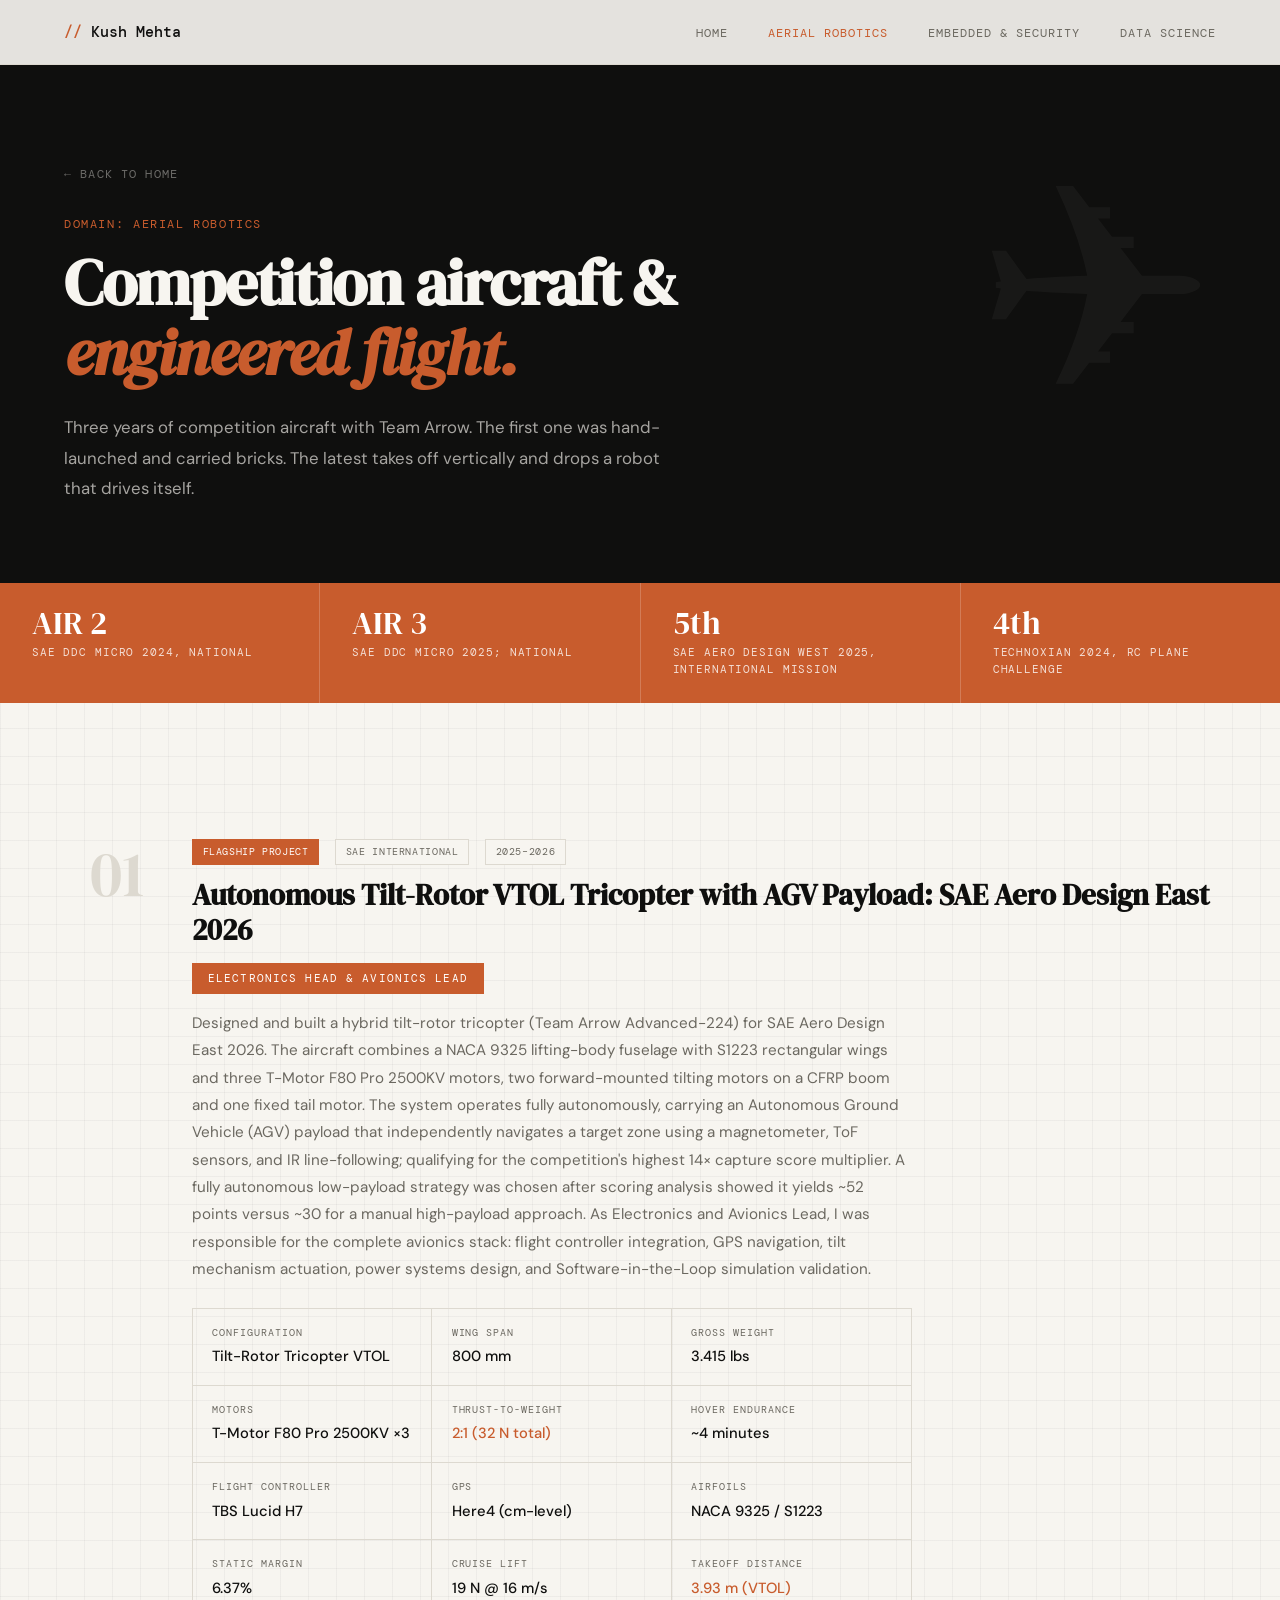
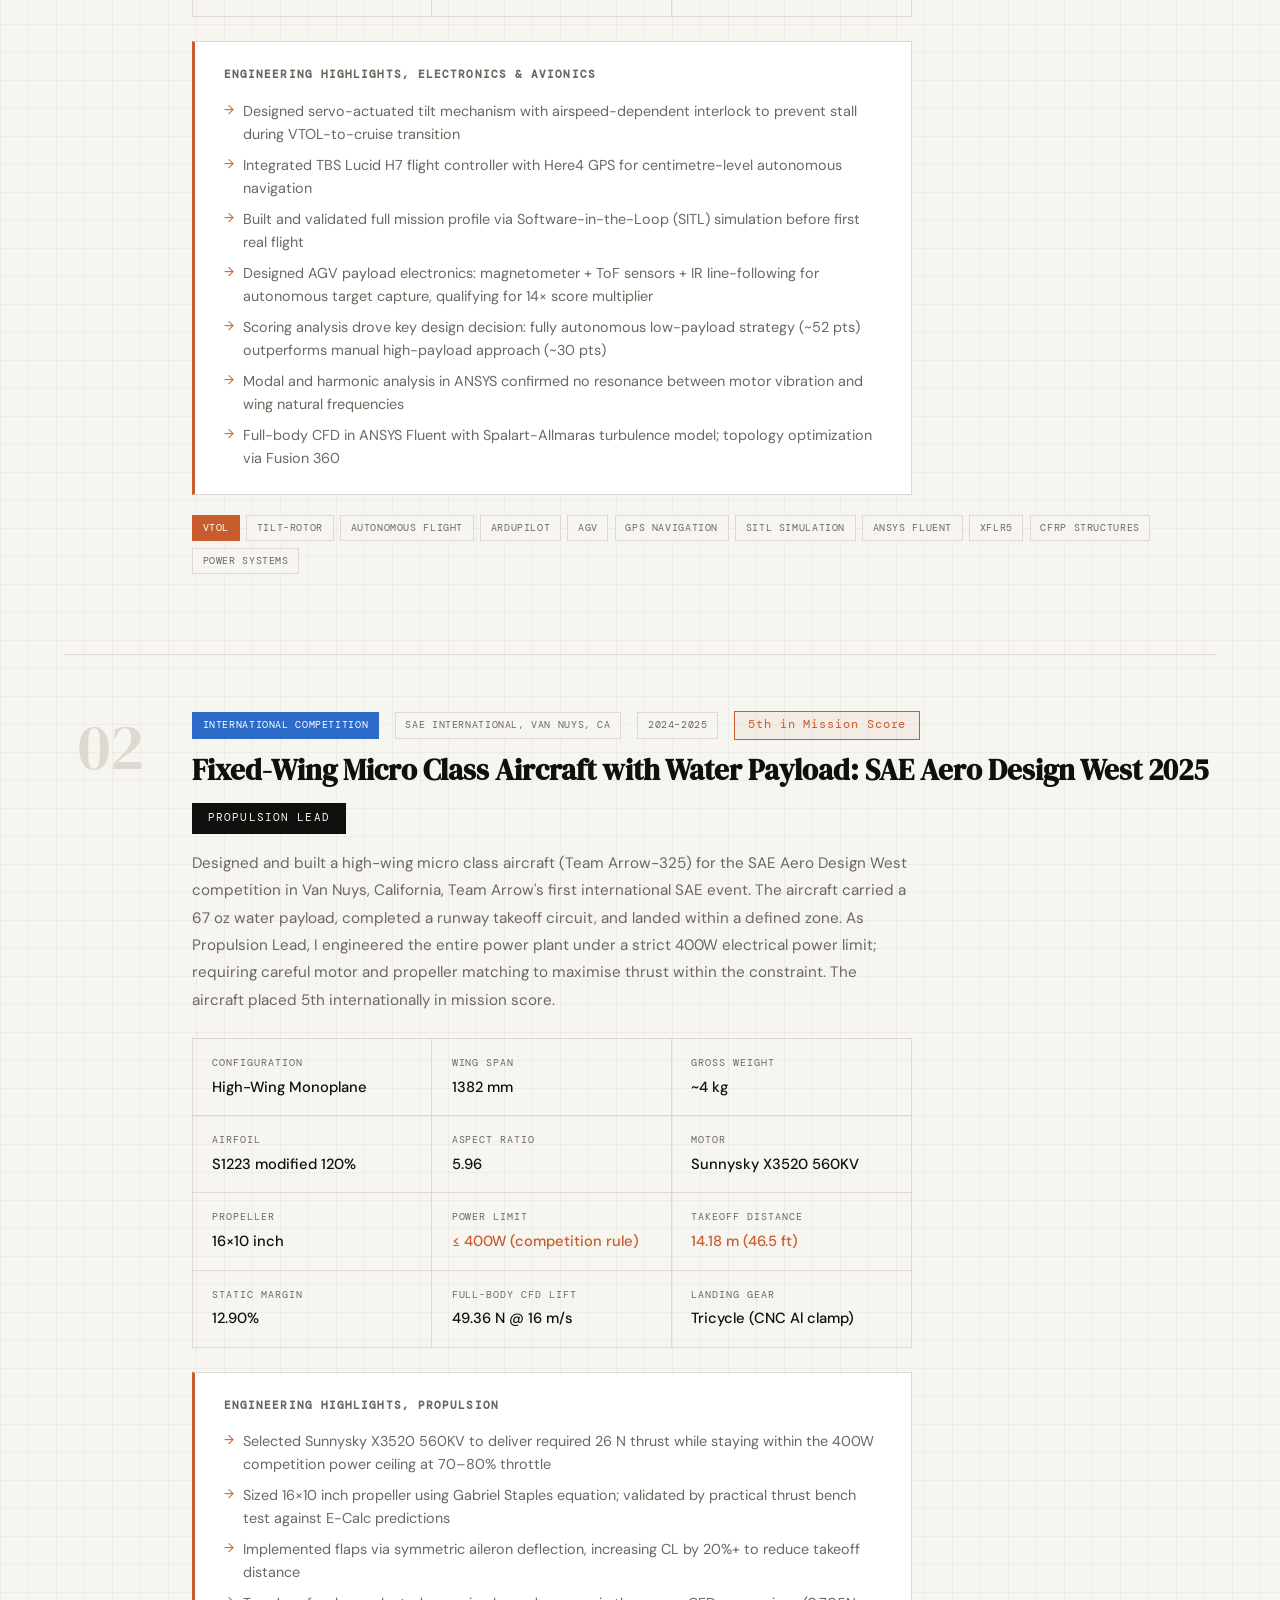
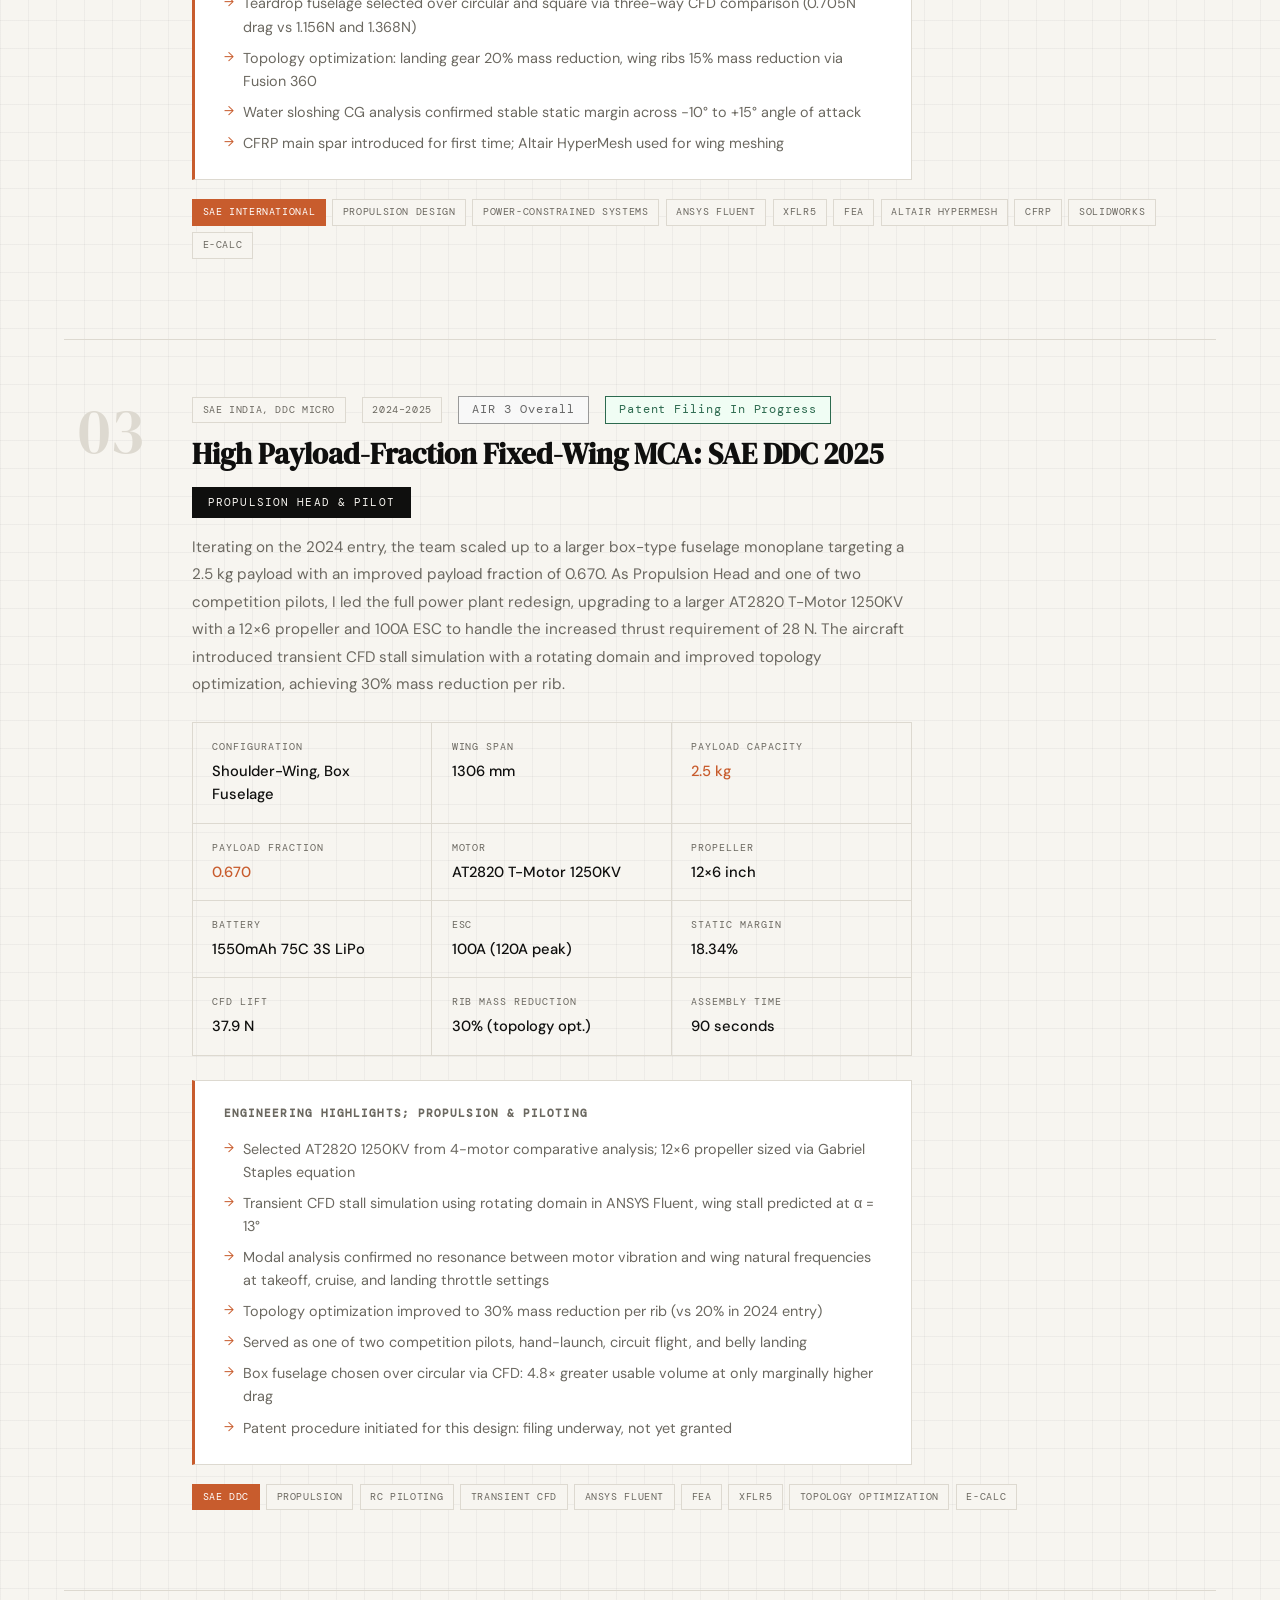
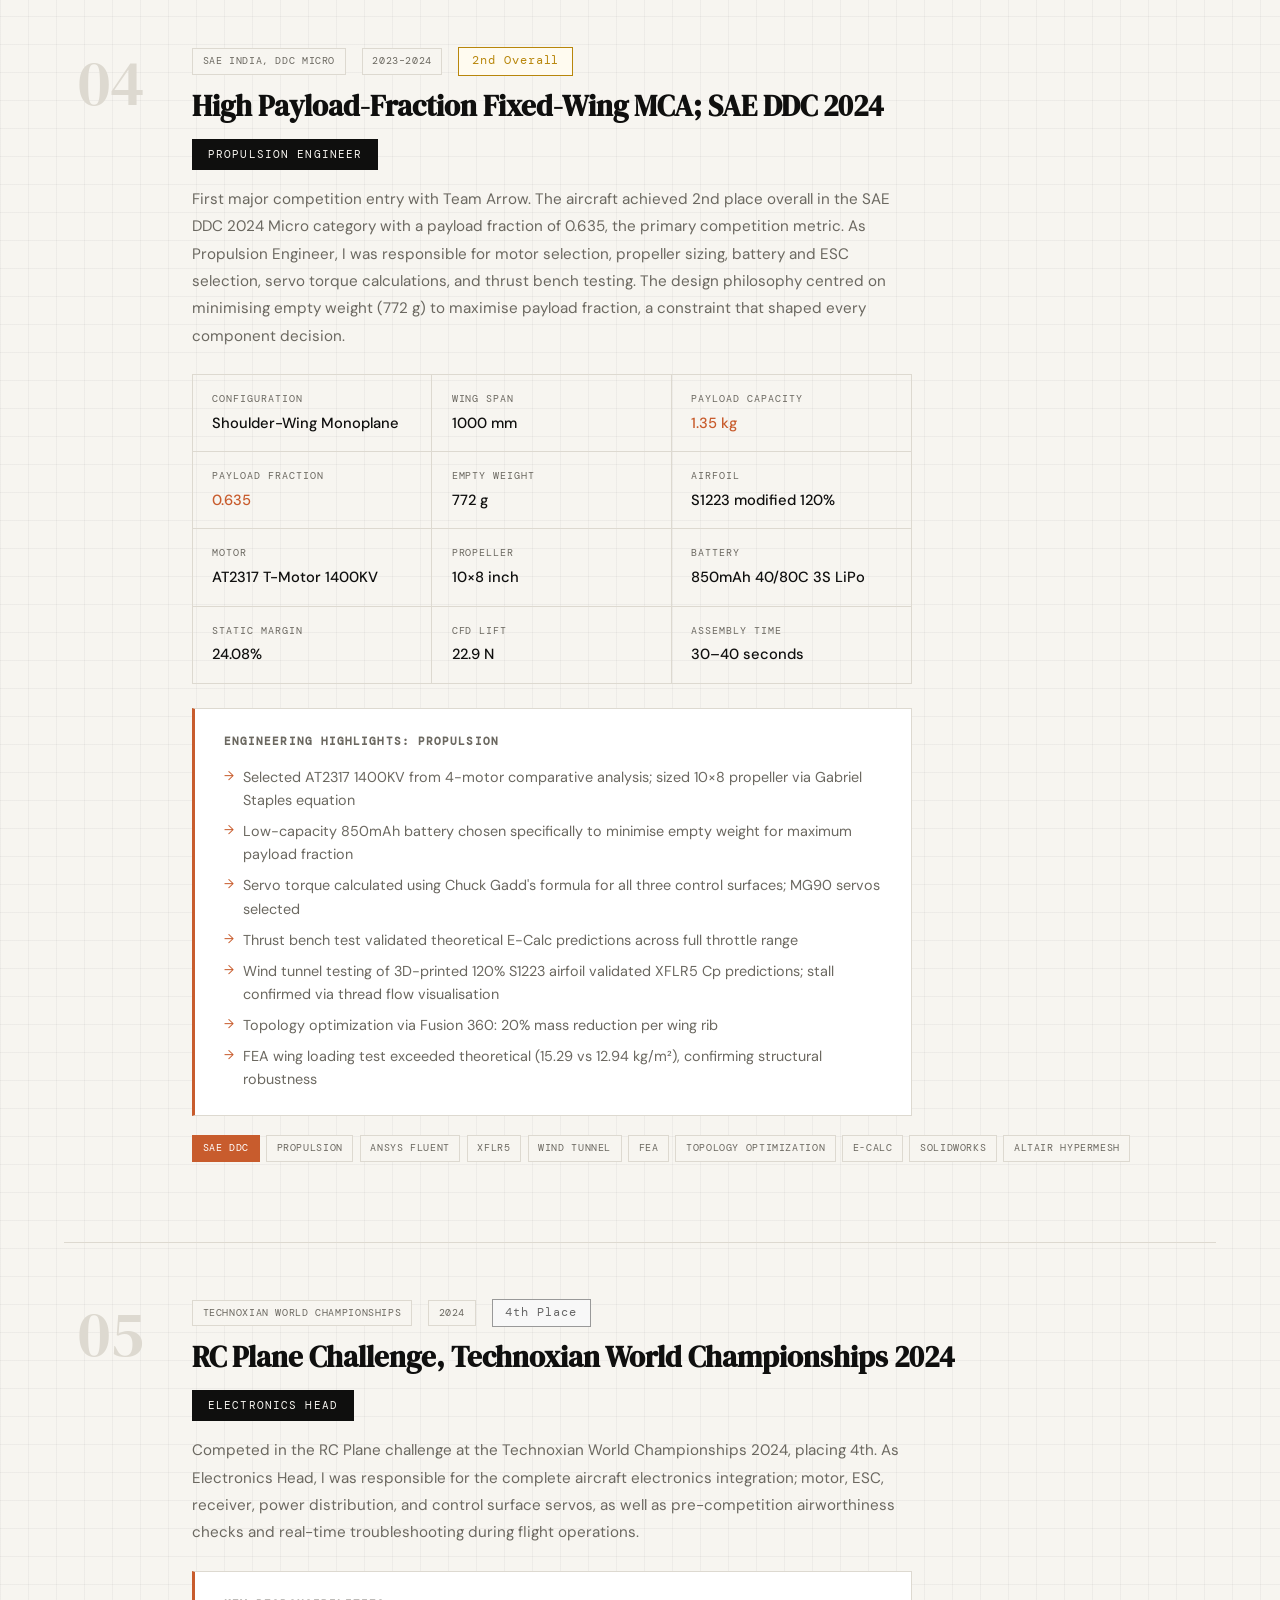
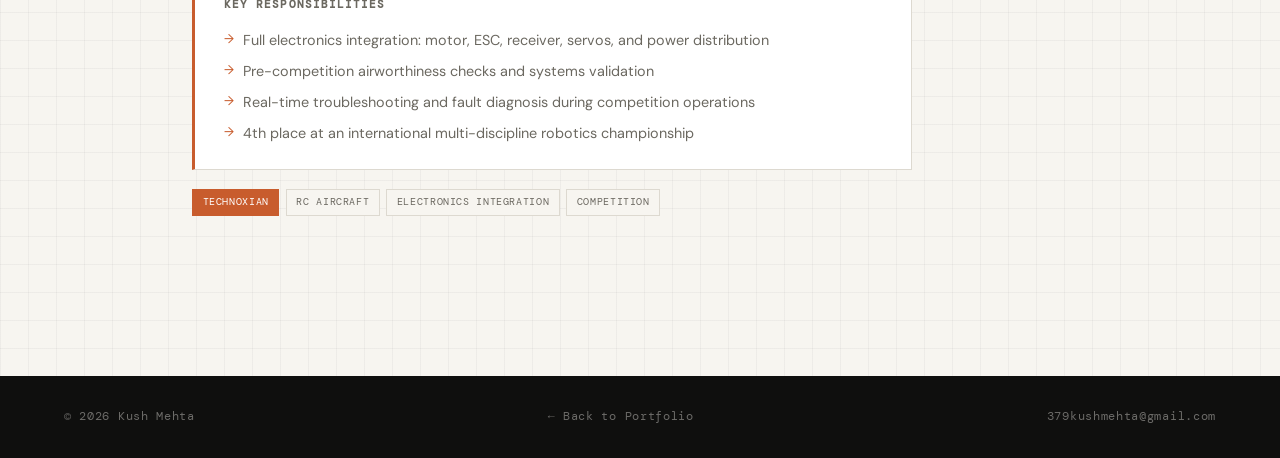
==== commit 8b544d19: "Revert notebook redesign; keep grid background and mono nameplate The redesign flattened the section" ====
--- a/projects-aerial.html
+++ b/projects-aerial.html
@@ -9,25 +9,25 @@
   <link href="https://fonts.googleapis.com/css2?family=DM+Serif+Display:ital@0;1&family=DM+Mono:wght@300;400;500&family=DM+Sans:wght@300;400;500&display=swap" rel="stylesheet"/>
   <link rel="stylesheet" href="style.css"/>
   <style>
-    .page-hero { padding: 9rem 4rem 3rem; background: none; color: var(--ink); border-bottom: 1.5px solid var(--rule); }
-    
-    .back-link { font-family: 'DM Mono', monospace; font-size: 0.72rem; letter-spacing: 0.1em; text-transform: uppercase; color: var(--muted); text-decoration: none; display: inline-flex; align-items: center; gap: 0.5rem; margin-bottom: 2rem; transition: color 0.2s; }
+    .page-hero { padding: 10rem 4rem 5rem; background: var(--ink); color: var(--bg); position: relative; overflow: hidden; }
+    .page-hero::before { content: '✈'; position: absolute; right: 4rem; top: 50%; transform: translateY(-50%); font-size: 18rem; opacity: 0.04; line-height: 1; }
+    .back-link { font-family: 'DM Mono', monospace; font-size: 0.72rem; letter-spacing: 0.1em; text-transform: uppercase; color: rgba(247,245,240,0.4); text-decoration: none; display: inline-flex; align-items: center; gap: 0.5rem; margin-bottom: 2rem; transition: color 0.2s; }
     .back-link:hover { color: var(--accent); }
     .page-label { font-family: 'DM Mono', monospace; font-size: 0.72rem; letter-spacing: 0.14em; text-transform: uppercase; color: var(--accent); margin-bottom: 0.8rem; }
-    .page-title { font-family: 'DM Mono', monospace; font-weight: 500; font-size: clamp(1.9rem, 3.6vw, 2.8rem); line-height: 1.1; letter-spacing: -0.02em; margin-bottom: 1.5rem; }
-    .page-title em { font-style: normal; color: var(--accent); }
-    .page-intro { font-size: 1.02rem; color: var(--muted); max-width: 600px; line-height: 1.8; }
-    .achievements-strip { display: flex; gap: 0; background: none; border-bottom: 1.5px solid var(--rule); }
-    .ach-item { flex: 1; padding: 1.3rem 2rem 1.3rem 0; border-right: 1px solid var(--border); color: var(--ink); }
+    .page-title { font-family: 'DM Serif Display', serif; font-size: clamp(2.5rem, 5vw, 4rem); line-height: 1.1; letter-spacing: -0.02em; margin-bottom: 1.5rem; }
+    .page-title em { font-style: italic; color: var(--accent); }
+    .page-intro { font-size: 1.05rem; color: rgba(247,245,240,0.65); max-width: 600px; line-height: 1.8; }
+    .achievements-strip { display: flex; gap: 0; background: var(--accent); }
+    .ach-item { flex: 1; padding: 1.5rem 2rem; border-right: 1px solid rgba(255,255,255,0.2); color: white; }
     .ach-item:last-child { border-right: none; }
-    .ach-num { font-family: 'DM Mono', monospace; font-weight: 500; font-size: 1.4rem; line-height: 1; margin-bottom: 0.3rem; }
-    .ach-label { font-family: 'DM Mono', monospace; font-size: 0.66rem; letter-spacing: 0.08em; text-transform: uppercase; color: var(--muted); }
+    .ach-num { font-family: 'DM Serif Display', serif; font-size: 2rem; line-height: 1; margin-bottom: 0.3rem; }
+    .ach-label { font-family: 'DM Mono', monospace; font-size: 0.68rem; letter-spacing: 0.08em; text-transform: uppercase; opacity: 0.8; }
     .projects-list { padding: 5rem 4rem; }
     .project-entry { display: grid; grid-template-columns: auto 1fr; gap: 3rem; padding: 3.5rem 0; border-bottom: 1px solid var(--border); }
     .project-entry:last-child { border-bottom: none; }
-    .project-num-big { font-family: 'DM Mono', monospace; font-size: 1.1rem; color: var(--muted); line-height: 1; padding-top: 0.2rem; width: 80px; text-align: right; flex-shrink: 0; }
+    .project-num-big { font-family: 'DM Serif Display', serif; font-size: 4rem; color: var(--border); line-height: 1; padding-top: 0.2rem; width: 80px; text-align: right; flex-shrink: 0; }
     .project-meta { display: flex; align-items: center; gap: 1rem; margin-bottom: 0.8rem; flex-wrap: wrap; }
-    .project-title-big { font-family: 'DM Mono', monospace; font-weight: 500; font-size: 1.22rem; line-height: 1.2; margin-bottom: 1rem; }
+    .project-title-big { font-family: 'DM Serif Display', serif; font-size: 1.8rem; line-height: 1.2; margin-bottom: 1rem; }
     .project-abstract { font-size: 0.95rem; color: var(--muted); line-height: 1.8; margin-bottom: 1.5rem; max-width: 720px; }
     .project-tags { display: flex; flex-wrap: wrap; gap: 0.4rem; margin-bottom: 1.5rem; }
     .spec-grid { display: grid; grid-template-columns: repeat(3, 1fr); gap: 0; border: 1px solid var(--border); margin: 1.5rem 0; max-width: 720px; }
@@ -37,8 +37,8 @@
     .spec-label { font-family: 'DM Mono', monospace; font-size: 0.62rem; letter-spacing: 0.1em; text-transform: uppercase; color: var(--muted); margin-bottom: 0.3rem; }
     .spec-value { font-size: 0.92rem; font-weight: 500; color: var(--ink); }
     .spec-value.accent { color: var(--accent); }
-    .role-callout { display: inline-flex; align-items: center; gap: 0.6rem; background: none; color: var(--ink); border: 1px solid var(--border); padding: 0.4rem 1rem; font-family: 'DM Mono', monospace; font-size: 0.7rem; letter-spacing: 0.1em; text-transform: uppercase; margin-bottom: 1rem; }
-    .role-callout.accent-bg { background: none; color: var(--accent); border: 1px solid var(--accent); }
+    .role-callout { display: inline-flex; align-items: center; gap: 0.6rem; background: var(--ink); color: var(--bg); padding: 0.4rem 1rem; font-family: 'DM Mono', monospace; font-size: 0.7rem; letter-spacing: 0.1em; text-transform: uppercase; margin-bottom: 1rem; }
+    .role-callout.accent-bg { background: var(--accent); color: white; }
     .highlights-box { background: var(--card); border: 1px solid var(--border); border-left: 3px solid var(--accent); padding: 1.5rem 1.8rem; margin: 1.2rem 0; max-width: 720px; }
     .highlights-box h4 { font-family: 'DM Mono', monospace; font-size: 0.68rem; letter-spacing: 0.1em; text-transform: uppercase; color: var(--muted); margin-bottom: 1rem; }
     .highlights-box ul { list-style: none; padding: 0; margin: 0; display: flex; flex-direction: column; gap: 0.5rem; }
--- a/style.css
+++ b/style.css
@@ -2,15 +2,14 @@
 *, *::before, *::after { box-sizing: border-box; margin: 0; padding: 0; }
 
 :root {
-  --bg: #FBFBF9;
-  --ink: #14161A;
-  --muted: #5C6068;
-  --accent: #8A3324;          /* oxide red, used sparingly */
-  --accent2: #2F4858;         /* slate, for the second domain */
-  --border: #D8D6CF;
-  --rule: #14161A;            /* heavy rules, notebook style */
+  --bg: #F7F5F0;
+  --ink: #0F0F0E;
+  --muted: #6B6860;
+  --accent: #C85C2D;
+  --accent2: #2D6BC8;
+  --border: #DDD9D0;
   --card: #FFFFFF;
-  --grid: rgba(20,22,26,0.045);
+  --grid: rgba(15,15,14,0.04);
 }
 
 html { scroll-behavior: smooth; }
@@ -24,7 +23,7 @@
   color: var(--ink);
   font-family: 'DM Sans', sans-serif;
   font-size: 16px;
-  line-height: 1.65;
+  line-height: 1.6;
   overflow-x: hidden;
 }
 
@@ -34,15 +33,14 @@
   z-index: 100;
   display: flex; align-items: center; justify-content: space-between;
   padding: 1.2rem 4rem;
-  background: rgba(251,251,249,0.94);
-  backdrop-filter: blur(10px);
-  border-bottom: 1.5px solid var(--rule);
+  background: rgba(247,245,240,0.92);
+  backdrop-filter: blur(12px);
+  border-bottom: 1px solid var(--border);
 }
 .nav-logo {
   font-family: 'DM Mono', monospace;
-  font-size: 0.92rem;
+  font-size: 0.95rem;
   font-weight: 500;
-  letter-spacing: 0.02em;
   color: var(--ink);
   text-decoration: none;
 }
@@ -61,7 +59,7 @@
 
 /* BUTTONS */
 .btn {
-  padding: 0.7rem 1.6rem;
+  padding: 0.75rem 2rem;
   font-family: 'DM Mono', monospace;
   font-size: 0.78rem;
   letter-spacing: 0.08em;
@@ -71,12 +69,12 @@
   transition: all 0.2s;
   display: inline-block;
 }
-.btn-primary { background: var(--ink); color: var(--bg); border: 1.5px solid var(--ink); }
+.btn-primary { background: var(--ink); color: var(--bg); }
 .btn-primary:hover { background: var(--accent); }
 .btn-outline { background: transparent; color: var(--ink); border: 1.5px solid var(--ink); }
 .btn-outline:hover { border-color: var(--accent); color: var(--accent); }
 .btn-small {
-  padding: 0.45rem 1rem;
+  padding: 0.5rem 1.2rem;
   font-family: 'DM Mono', monospace;
   font-size: 0.7rem;
   letter-spacing: 0.08em;
@@ -88,8 +86,8 @@
   display: inline-block;
 }
 .btn-small:hover { border-color: var(--accent); color: var(--accent); }
-.btn-accent { background: transparent; color: var(--accent); border: 1.5px solid var(--accent); }
-.btn-accent:hover { background: var(--accent); color: #fff; }
+.btn-accent { background: var(--accent); color: #fff; }
+.btn-accent:hover { background: var(--ink); }
 
 /* FOCUS VISIBILITY */
 a:focus-visible, .btn:focus-visible, .btn-small:focus-visible {
@@ -108,47 +106,43 @@
 /* SECTION LABELS */
 .section-label {
   font-family: 'DM Mono', monospace;
-  font-size: 0.7rem;
-  letter-spacing: 0.16em;
+  font-size: 0.72rem;
+  letter-spacing: 0.14em;
   text-transform: uppercase;
-  color: var(--muted);
-  padding-bottom: 0.5rem;
-  margin-bottom: 1.4rem;
-  border-bottom: 1.5px solid var(--rule);
-  display: block;
+  color: var(--accent);
+  margin-bottom: 0.6rem;
 }
 .section-title {
-  font-family: 'DM Mono', monospace;
-  font-size: clamp(1.5rem, 2.6vw, 2.1rem);
-  font-weight: 500;
-  line-height: 1.25;
-  letter-spacing: -0.01em;
-  margin-bottom: 2.6rem;
-  max-width: 22ch;
+  font-family: 'DM Serif Display', serif;
+  font-size: clamp(2rem, 4vw, 3rem);
+  line-height: 1.1;
+  letter-spacing: -0.02em;
+  margin-bottom: 3rem;
 }
-.divider { height: 0; margin: 0; }
+.divider {
+  height: 1px;
+  background: var(--border);
+  margin: 0 4rem;
+}
 
 /* TAG */
 .tag {
   font-family: 'DM Mono', monospace;
-  font-size: 0.68rem;
-  letter-spacing: 0.03em;
-  padding: 0;
-  background: none;
-  border: none;
+  font-size: 0.65rem;
+  letter-spacing: 0.06em;
+  padding: 0.25rem 0.6rem;
+  background: var(--bg);
+  border: 1px solid var(--border);
   color: var(--muted);
-  text-transform: none;
+  text-transform: uppercase;
 }
-.tag::before { content: '['; opacity: 0.45; }
-.tag::after  { content: ']'; opacity: 0.45; }
-.tag.accent { color: var(--accent); }
-.tag.blue   { color: var(--accent2); }
+.tag.accent { background: var(--accent); color: white; border-color: var(--accent); }
+.tag.blue { background: var(--accent2); color: white; border-color: var(--accent2); }
 
 /* FOOTER */
 footer {
-  background: transparent;
-  color: var(--muted);
-  border-top: 1.5px solid var(--rule);
+  background: var(--ink);
+  color: rgba(247,245,240,0.4);
   padding: 2rem 4rem;
   display: flex;
   justify-content: space-between;
@@ -157,7 +151,7 @@
   font-size: 0.72rem;
   letter-spacing: 0.06em;
 }
-footer a { color: var(--muted); text-decoration: none; }
+footer a { color: rgba(247,245,240,0.4); text-decoration: none; }
 footer a:hover { color: var(--accent); }
 
 /* ANIMATIONS */
